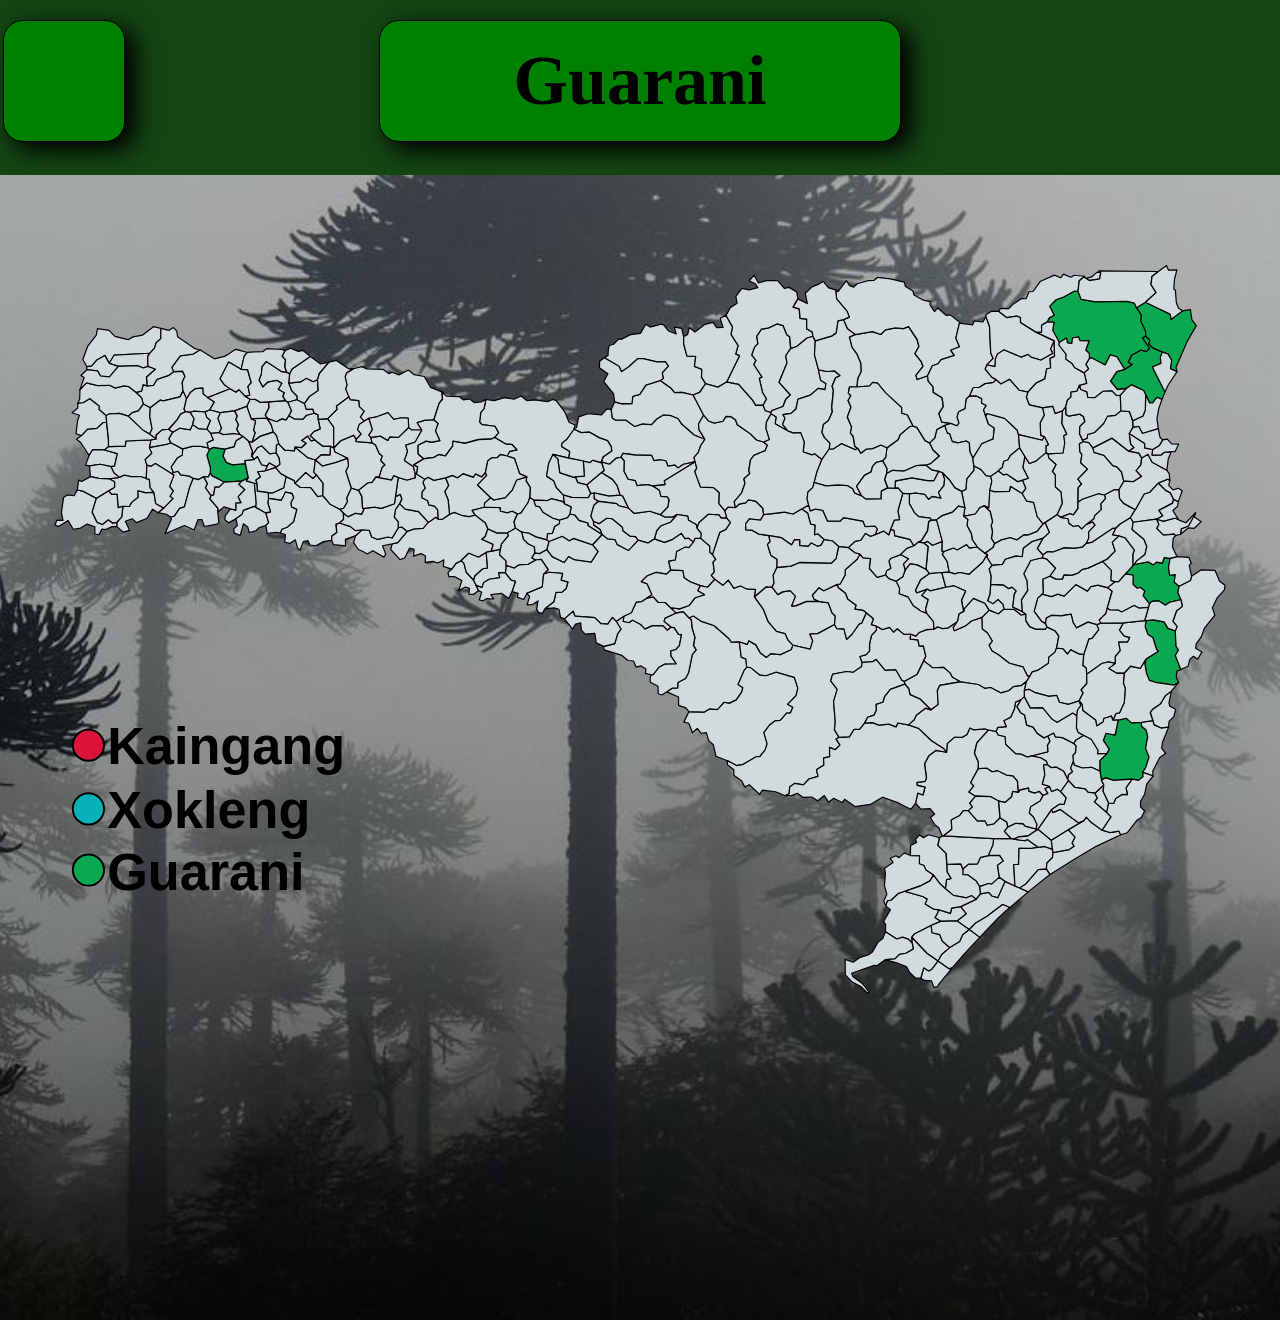
==== guarani.html @ 778029cf "Update guarani.html" ====
<!DOCTYPE html>
<html lang="en">

<head>
    <meta charset="UTF-8">
    <meta name="viewport" content="width=device-width, initial-scale=1.0">
    <link rel="stylesheet" href="css/guarani.css">
    <link rel="icon" href="img/folha2.png">
    <title>Guarani-povos indigenas</title>
</head>

<body>
    <header>
        <p class="container"></p>
        <h1 class="titulo-principal">Guarani</h1>
        <div class="linha"></div>



    </header>

    <main>
        <svg id="wrapper" viewBox="0 0 784.77 750.08" preserveAspectRatio="xMinYMin" height="1300" width="1300"
            style="background-color: #f5f5dc00;">
            <metadata>
                <rdf:rdf xmlns:rdf="http://www.w3.org/1999/02/22-rdf-syntax-ns#"
                    xmlns:cc="http://creativecommons.org/ns#" xmlns:dc="http://purl.org/dc/elements/1.1/">
                    <cc:work rdf:about="">
                        <dc:format>image/svg+xml</dc:format>
                        <dc:type rdf:resource="http://purl.org/dc/dcmitype/StillImage"></dc:type>
                        <dc:title>MapChart Map</dc:title>
                        <dc:creator>
                            <cc:agent>
                                <dc:title>MapChart.net</dc:title>
                            </cc:agent>
                        </dc:creator>
                        <cc:license rdf:resource="http://creativecommons.org/licenses/by-sa/4.0/"></cc:license>
                    </cc:work>
                    <cc:license rdf:about="http://creativecommons.org/licenses/by-sa/4.0/">
                        <cc:permits rdf:resource="http://creativecommons.org/ns#Reproduction"></cc:permits>
                        <cc:permits rdf:resource="http://creativecommons.org/ns#Distribution"></cc:permits>
                        <cc:requires rdf:resource="http://creativecommons.org/ns#Notice"></cc:requires>
                        <cc:requires rdf:resource="http://creativecommons.org/ns#Attribution"></cc:requires>
                        <cc:requires rdf:resource="http://creativecommons.org/ns#ShareAlike"></cc:requires>
                    </cc:license>
                </rdf:rdf>
            </metadata>

            <rect id="svg-background" x="0" y="0" width="784.77" height="750.08" fill="#f5f5dc00"></rect>

            <g id="map-group"
                style="transform: translate(-2784.69px, -4099.29px) scale(7.30849); transform-origin: 0px 0px;"><svg
                    xmlns="http://www.w3.org/2000/svg" xml:space="preserve" id="map" width="784.77" height="750.08"
                    stroke-linecap="round" stroke-linejoin="round" version="1.2" viewBox="0 0 784.77 750.08"
                    preserveAspectRatio="xMinYMin" data-originalStrokeWidth=".25" class="speed-optimized">
                    <defs>
                        <pattern id="circles3" width="10" height="10" patternUnits="userSpaceOnUse">
                            <rect width="10" height="10" fill="#fff"></rect>
                            <circle cx="4" cy="4" r="2" fill="#000"></circle>
                        </pattern>
                        <pattern id="diagonal1" width="10" height="10" patternUnits="userSpaceOnUse">
                            <rect width="10" height="10" fill="#fff"></rect>
                            <path id="pattern0" d="M-1,1 l2,-2 M0,10 l10,-10 M9,11 l2,-2" stroke="#000" stroke-width="1"
                                style="shape-rendering: auto;"></path>
                        </pattern>
                        <pattern id="diagonal3" width="10" height="10" patternUnits="userSpaceOnUse">
                            <rect width="10" height="10" fill="#fff"></rect>
                            <path id="pattern1" d="M-1,1 l2,-2 M0,10 l10,-10 M9,11 l2,-2" stroke="#000" stroke-width="3"
                                style="shape-rendering: auto;"></path>
                        </pattern>
                        <pattern id="vertical1" width="10" height="10" patternUnits="userSpaceOnUse">
                            <rect width="10" height="10" fill="#fff"></rect>
                            <rect x="2" y="0" width="1" height="10" fill="#000"></rect>
                        </pattern>
                        <pattern id="vertical3" width="10" height="10" patternUnits="userSpaceOnUse">
                            <rect width="10" height="10" fill="#fff"></rect>
                            <rect x="2" y="0" width="3" height="10" fill="#000"></rect>
                        </pattern>
                        <pattern id="horizontal1" width="10" height="10" patternUnits="userSpaceOnUse">
                            <rect width="10" height="10" fill="#fff"></rect>
                            <rect x="0" y="2" width="10" height="1" fill="#000"></rect>
                        </pattern>
                        <pattern id="horizontal3" width="10" height="10" patternUnits="userSpaceOnUse">
                            <rect width="10" height="10" fill="#fff"></rect>
                            <rect x="0" y="2" width="10" height="3" fill="#000"></rect>
                        </pattern>
                        <pattern id="crosshatch" width="8" height="8" patternUnits="userSpaceOnUse">
                            <rect width="8" height="8" fill="#fff"></rect>
                            <path id="pattern2" d="M0 0L8 8ZM8 0L0 8Z" stroke-width="0.5" stroke="#aaa"
                                style="shape-rendering: auto;"></path>
                        </pattern>
                        <pattern id="subtlepatch" width="5" height="5" patternUnits="userSpaceOnUse">
                            <rect width="5" height="5" fill="#fff"></rect>
                            <rect x="2" y="2" width="1" height="1" fill="#000"></rect>
                        </pattern>
                        <pattern id="checkers" width="8" height="8" patternUnits="userSpaceOnUse">
                            <rect width="8" height="8" fill="#fff"></rect>
                            <path id="pattern3" fill="#000" fill-rule="evenodd" d="M0 0h4v4H0V0zm4 4h4v4H4V4z"
                                style="shape-rendering: auto;"></path>
                        </pattern>
                        <pattern id="raindrops" width="10" height="10" patternUnits="userSpaceOnUse">
                            <rect width="10" height="10" fill="#fff"></rect>
                            <path id="pattern4" fill="#000"
                                d="M0 38.59l2.83-2.83 1.41 1.41L1.41 40H0v-1.41zM0 1.4l2.83 2.83 1.41-1.41L1.41 0H0v1.41zM38.59 40l-2.83-2.83 1.41-1.41L40 38.59V40h-1.41zM40 1.41l-2.83 2.83-1.41-1.41L38.59 0H40v1.41zM20 18.6l2.83-2.83 1.41 1.41L21.41 20l2.83 2.83-1.41 1.41L20 21.41l-2.83 2.83-1.41-1.41L18.59 20l-2.83-2.83 1.41-1.41L20 18.59z"
                                style="shape-rendering: auto;"></path>
                        </pattern>
                        <pattern id="texture" width="4" height="4" patternUnits="userSpaceOnUse">
                            <rect width="4" height="4" fill="#fff"></rect>
                            <path id="pattern5" fill="#000" d="M1 3h1v1H1V3zm2-2h1v1H3V1z"
                                style="shape-rendering: auto;">
                            </path>
                        </pattern>
                        <pattern id="circles3_a03500_000000" width="10" height="10" patternUnits="userSpaceOnUse">
                            <rect width="10" height="10" fill="#a03500"></rect>
                            <circle cx="4" cy="4" r="2" fill="#000000"></circle>
                        </pattern>
                        <pattern id="diagonal1_d9b400_535353" width="10" height="10" patternUnits="userSpaceOnUse">
                            <rect width="10" height="10" fill="#d9b400"></rect>
                            <path id="pattern0" d="M-1,1 l2,-2 M0,10 l10,-10 M9,11 l2,-2" stroke="#535353"
                                stroke-width="1" style="shape-rendering: auto;"></path>
                        </pattern>
                        <pattern id="diagonal3_3264c8_ffffff" width="10" height="10" patternUnits="userSpaceOnUse">
                            <rect width="10" height="10" fill="#3264c8"></rect>
                            <path id="pattern1" d="M-1,1 l2,-2 M0,10 l10,-10 M9,11 l2,-2" stroke="#ffffff"
                                stroke-width="3" style="shape-rendering: auto;"></path>
                        </pattern>
                        <pattern id="horizontal1_72b38e_000000" width="10" height="10" patternUnits="userSpaceOnUse">
                            <rect width="10" height="10" fill="#72b38e"></rect>
                            <rect x="0" y="2" width="10" height="1" fill="#000000"></rect>
                        </pattern>
                        <pattern id="horizontal3_986ba1_ffffff" width="10" height="10" patternUnits="userSpaceOnUse">
                            <rect width="10" height="10" fill="#986ba1"></rect>
                            <rect x="0" y="2" width="10" height="3" fill="#ffffff"></rect>
                        </pattern>
                        <pattern id="vertical1_b9a087_ffffff" width="10" height="10" patternUnits="userSpaceOnUse">
                            <rect width="10" height="10" fill="#b9a087"></rect>
                            <rect x="2" y="0" width="1" height="10" fill="#ffffff"></rect>
                        </pattern>
                        <pattern id="vertical3_4c91bf_ffff33" width="10" height="10" patternUnits="userSpaceOnUse">
                            <rect width="10" height="10" fill="#4c91bf"></rect>
                            <rect x="2" y="0" width="3" height="10" fill="#ffff33"></rect>
                        </pattern>
                        <pattern id="checkers_cc3333_f7f7f7" width="8" height="8" patternUnits="userSpaceOnUse">
                            <rect width="8" height="8" fill="#cc3333"></rect>
                            <path id="pattern3" fill="#f7f7f7" fill-rule="evenodd" d="M0 0h4v4H0V0zm4 4h4v4H4V4z"
                                style="shape-rendering: auto;"></path>
                        </pattern>
                        <pattern id="texture_d1dbdd_525252" width="4" height="4" patternUnits="userSpaceOnUse">
                            <rect width="4" height="4" fill="#d1dbdd"></rect>
                            <path id="pattern5" fill="#525252" d="M1 3h1v1H1V3zm2-2h1v1H3V1z"
                                style="shape-rendering: auto;"></path>
                        </pattern>
                    </defs>



                    <g class="kaingang">
                        <path id="Abelardo_Luz_SC"
                            d="m416.06 591.18.83.15.53.9.93.37.04.61-.27.32-.45 1.4-.73.03-.63.18.38.61h-.86l-.24-.2-.02-.77-.57-.03-.63.14-.48-.56-.92.34-.65.12-.4.24-.32-.33.32-.5-.4-.38-.05-.5-.69-.05-.13-.25-.27-.64.12-.34-.16-.68.13-.32.57-.35.7-.17.41.18 1.33.04.5.36.25-.12.57.22.77-.4z"
                            data-originalStrokeWidth="0.1">
                        </path>

                        <path id="Água_Doce_SC"
                            d="m427.5 593.23.29.1.72.94.34.84.5.22-.07.29-.01.07-.61.86-.38.29-.03.29.66.39-.08.55-1.3-.3-.35.72-.18 1.07.59.38.22.56.57.6.1.76-.14-.2-.95-.23-.3.15-1.15-.04-.33-.2.04-.85-.34-.55.05-.33-.6-.26-.42-1.26-.6-.19.2-.38.6-.12-.4-.46-.52-.04-.92-.54.33-.37-.3-.55-1.07-.13-.2-.22.1-.8.27-.3.15-.76.7.1.83-.25.79.13.6-.27.47.39.63-.06 1.08.14z"
                            data-originalStrokeWidth="0.1">
                        </path>

                        <path id="Arvoredo_SC"
                            d="m411.46 600.74.27.49.06.99h.16l-.24.5-.5-.09-.62.3-.38-.3-.34-.36.34-.05.33-.55-.06-.31.38-.82z"
                            data-originalStrokeWidth="0.1">
                        </path>

                        <path id="Chapecó_SC"
                            d="m406.2 600.14.46.35.85.01.57.74.42-.09.61.72.76.4.34.36.01.5-.33.3-.29.12.06.66-.42.32v.34l-.68.1-.62.34-.48-.06-.18-.36-.38.08-.26.68-.2-.1-.2-.73-.45.3-.42-.1.05-.64-.44-.12.17-.34.42-.15.52-.45.27-1-.44-.22-.05-.35.23-.43-.13-.33-.54-.12-.34.68-1.07-.16-.02-.46.34.01.93-.42.2-.93.68.33z"
                            data-originalStrokeWidth="0.1">
                        </path>

                        <path id="Entre_Rios_SC"
                            d="m408.92 594.82.5.7v1.73l-.28-.15h-.62l-.66-.51-.4-.37.33-.35.5-.21-.16-.78z"
                            data-originalStrokeWidth="0.1">
                        </path>

                        <path id="Xanxerê_SC"
                            d="m411.27 596.5-.02.2 1.33.11.28.18.31.7.26.2-.13.38.35.37-.23.2-.25.79-.28.02-.32.44-.36.05-.75.6-.6-.2-.46-1.38.22-.44-.07-.63-1.05-.52-.09-.32.6-.62 1.05-.44z"
                            data-originalStrokeWidth="0.1">
                        </path>

                    </g>



                    <g class="xokleng">

                        <path id="Doutor_Pedrinho_SC"
                            d="m463.26 594.6.24.67.47.3-.09.91-.93.41-.74 1.2-.26-.57-.04-.69-.25-.17-.7.15-.46-.1-.22-.66-.2-.05-.22-.64.51-.17.53.2.14-.23-.16-.47.13-.44.53-.26.1-.8.27-.24.6-.01.42.22v.36l.38.2-.22.36z"
                            data-originalStrokeWidth="0.1">
                        </path>

                        <path id="Ibirama_SC"
                            d="m463.68 599.57.1.43-.17.72-.07 1.47-.4-.17-.35.15-.37.52-.98.2.1-.72-.27-1.35.36-.16.07-.87.58-.7v-.38l.6.32.43.49z"
                            data-originalStrokeWidth="0.1">
                        </path>

                        <path id="José_Boiteux_SC"
                            d="m459.87 595.37.22.64.19.05.22.65.47.1.69-.15.25.17.04.7.26.56.08.61-.01.38-.58.7-.07.87-.35.16-.56-.29-.45-.65-.57-.59-.33-.12-.53-.09-.54-.42.4-.13.73-.62-.52-.5-.27-.58.42-.43.16-.68z"
                            data-originalStrokeWidth="0.1">
                        </path>

                        <path id="Porto_União_SC"
                            d="m436.7 587.1.36.47.64.25-.15-.56.6.1.17.7v.59l.28 1 .72.03-.11.83.6.23-.02.65.34.54-.5.7-.53.23-.92-.22-.61.03-.27-.34-.92-.66.26-.17-.1-.48.51-.54-.25-.38-.7.02-1.14-.26h-.44l-.74.68-.6.4-.2-.44-1.21-.71.3-.2.02-.44.08-.38.36-.1.43-.45.19.05.78-.4.82-.1.43-.75.36.23.93-.24z"
                            data-originalStrokeWidth="0.1">
                        </path>
                        <path id="Vitor_Meireles_SC"
                            d="m457.25 595.42.32.11.68 1.1.38.19.27.58.52.5-.72.63-.4.13-.79.04-.98.44-.95-.06-.5.26.02-.41-.34-.62.24-.3.1-.78.93-.68.16-.41.78-.66z"
                            data-originalStrokeWidth="0.1">
                        </path>

                    </g>





                    <g class="guarani">
                        <path id="Araquari_SC"
                            d="m477.87 589.32-.17.44.05.49-.71.3 1.04 2.07-.25.6-.43-.17-.34.46h-.26l-.32-.67-.18-.35-.98-.47-.44.3-.74.08-.57-.68.52-.8.66-.18.63-.4-.34-.16.27-.6.75-.42.5.1.23-.25-.6-.87.3-.13.34.33-.1.3.38.36z"
                            data-originalStrokeWidth="0.1">
                        </path>

                        <path id="Biguaçu_SC"
                            d="m478.5 606.37-.12.7.08.68.48-.06-.11.62.4.35-.1.5.26.6-.97.23-.32.23-.53-.35-.58.04-.2.2-.53-.68.15-.36-.33-.31-.31.06-.34-.32.02-.75-.63-.12.6-.67.13-.1 1.14-.22.42.25.3-.23.45.1.16-.47z"
                            data-originalStrokeWidth="0.1">
                        </path>

                        <path id="Imaruí_SC"
                            d="m476.12 619.9.04.35.35.26.15.55-.18.98.29.73-.28.86-.25.4.02.37-.37.28-.53-.1-1.53.1-.64-.2-.37.16-.12-.7-.01-.89.6-.6.18-.34-.48-.72.22-.6.75.15.26-1.23.65-.15.44.38z"
                            data-originalStrokeWidth="0.1">
                        </path>

                        <path id="Joinville_SC"
                            d="m470.9 584.28.26.67 1.17.2 2.6-.04.61.15.18.38.42.64-.06.46.39.81.03.45-.3.13.59.87-.23.26-.5-.1-.76.42-.27.6.34.16-.63.4-.65-1.04-.54-.16-.43.84-1.06-.56h-.23v-.38l-.3-.3.27-.74-.76-.03-.1-.3-.5.09-.06.45-.37-.04-.07-.41-.6.38-.55-1.03.11-.66-.59-.01.21-.35.4-.22-.37-.75.54-.55.61-.2.9-.5z"
                            data-originalStrokeWidth="0.1">
                        </path>

                        <path id="Palhoça_SC"
                            d="m478.93 612.34.07 1.29.19.29-.25.46.45 1.16-.34.13-.04.52.2.41-.4.22-1.53-.23-.5-.16-.23-.56-.14-.8.1-.4 1.02-.64-.16-.16-.3-.96-.42-.28-.22-.65.1-.5.56-.05.9.17.32.54z"
                            data-originalStrokeWidth="0.1">
                        </path>

                        <path id="São_Francisco_do_Sul_SC"
                            d="m476.46 585.2 2.03.98.1.43.92-.7.66-.1.13.84.36.48-.75 1.3-.93 2.16.1.34-.57-.25.11-.7-.3-.53-.46-.14-.76-.32-.37-.36.1-.3-.34-.33-.03-.45-.39-.8.07-.47-.42-.64z"
                            data-originalStrokeWidth="0.1">
                        </path>

                        <path id="Saudades_SC"
                            d="m400.44 597.34-.17.57.27.52.51.2 1.06-.1.24 1.18-.55.26-1.44.09-1-.52-.15-.25.01-.4-.3-1.06.22-.47.33-.17z"
                            data-originalStrokeWidth="0.1">
                        </path>

                    </g>




                    <g class="municipios">

                        <path id="Abdon_Batista_SC"
                            d="m437.25 610.43.45.43-.92.45-.08.25.58.47-.31.26-.37-.37-.9.01-.59.27-.37-.38-.66-.35-.29.2-.48-.1.06-.44.63-.3.4-.87.45-.05.4-.26.55-.12.41.45.6.02z"
                            data-originalStrokeWidth="0.1">
                        </path>

                        <path id="Agrolândia_SC"
                            d="m458.33 607.25.3.36-.73.5-.44.9.11.19.86-.3-.44.53.53.34-.23.79.11.34-.48-.18-.67-.48-.4-.68-.75-.27.04-.46-.29-.57.57-.4.2-.55.4-.52.61.1z"
                            data-originalStrokeWidth="0.1">
                        </path>
                        <path id="Agronômica_SC"
                            d="m459.86 605.76-.18.24.4.6.17.89-.6.04-1.01.09-.3-.36.17-1.87-.36-.31.33-.13.38.32.82-.32-.03.8z"
                            data-originalStrokeWidth="0.1">
                        </path>

                        <path id="Águas_de_Chapecó_SC"
                            d="m402.87 600.15.15 1.62-.03.37-.13-.08-.9.33-.13.35-.5.35-.6.33-.32-.25.05-.34.42-.56.44.1v-.6l.42-.02-.23-.5.55-.57-.5-.45.25-.26.55-.26-.16.24z"
                            data-originalStrokeWidth="0.1">
                        </path>
                        <path id="Águas_Frias_SC"
                            d="m404.64 597.63.26.43.07.54-.3.21-.59-.33-.16.24-.47-.08-.35-.68-.25.22-.23-.28.47-.69.36-.17.67.67z"
                            data-originalStrokeWidth="0.1">
                        </path>
                        <path id="Águas_Mornas_SC"
                            d="m473.98 615.02-.58-.1-.55.13-1.24.89-.05-.53-.28-.22.08-.9.42-1.28.26-.04.56-.73-.16-.4.35-.14 1.86-.02-.32.6.39.5.45.1-.18.4h-.74l.14.7-.41.48z"
                            data-originalStrokeWidth="0.1">
                        </path>
                        <path id="Alfredo_Wagner_SC"
                            d="m466.58 610.96-.02.52.33.52.48.2.81-.01.15-.16.65.3.32.45-.19 1-.12.33-.52.42-.02.49-.85.57-.49.15-.18.32-.2.04-.38-.77-1.13-.31-.93-.73-.5-.28-.26-.48.27-.34-.39-.67-.43-.34-.04-.94.6-.61.76.3.46-.4.87.04.56.46z"
                            data-originalStrokeWidth="0.1">
                        </path>
                        <path id="Alto_Bela_Vista_SC"
                            d="m419.94 606.55.23.2.2.75.59.64.2.42.21.45-.39.31-.4-.02.04-.48-.32-.1-.57.3.27-.83-.59-.32h-.49l-.07-.34.31-.29.35-.47z"
                            data-originalStrokeWidth="0.1">
                        </path>
                        <path id="Anchieta_SC"
                            d="m396.96 592.54-.26.48-1.36.33-.25-.07-.83.63-.58-.3-.14-.51-.47-.46.47-.1.13-.54.32.1.53-.05.3-.48.96-.32.4-.31.74-.04.2.43-.23.48z"
                            data-originalStrokeWidth="0.1">
                        </path>
                        <path id="Angelina_SC"
                            d="m473.32 608.77.38.3-.4 1.4-.1.44-.55.53.14.25-.36.14-.72-.22-.96.48-.28-.46-.15-.67-.8.13-.84-.03-.41.23-.06.45-.33-.19-.62-.83.3-1.09.37-.33.76.21.53-.2.52.15.96-.95.96.54.28-.37.58-.12z"
                            data-originalStrokeWidth="0.1">
                        </path>
                        <path id="Anita_Garibaldi_SC"
                            d="m433.38 611.13-.06.44.48.1.29-.2.66.35.37.38.59-.27h.9l.36.37.3-.26.27.05.36.55.24.02-.17.9-.31.35-.41.09.03.44.43.63-.96.03-.45.25-.51.62h-.18l-.45-.12.04-.35-.4-.26-.4.1-.23-.51-.45-.04-.5-.42-1.48-.46-.02-.28.9-.22.24-.81.28-.4-.4-.64z"
                            data-originalStrokeWidth="0.1">
                        </path>
                        <path id="Anitápolis_SC"
                            d="m471.36 614.3-.08.9.28.21.05.52v.76l-.47.53.17.24-.33.66-.9.3-.73-.18-.23-.57-.64.08-1.13-.3-.53-.28-.37.08.15-.7.33-.5.18-.32.5-.15.84-.57.02-.49.52-.42.12-.33.55.05.35.42.28-.35.7.36z"
                            data-originalStrokeWidth="0.1">
                        </path>
                        <path id="Antônio_Carlos_SC"
                            d="m476.8 610.12-.08.29-.76.07-.43-.22-1.03.54-.25-.16-.73-.02-.21-.15.4-1.4-.38-.3.63-.5h.28l.58-.64.63.12-.02.75.34.32.3-.06.33.3-.14.37z"
                            data-originalStrokeWidth="0.1">
                        </path>
                        <path id="Apiúna_SC"
                            d="m466.29 601 .36.61.58.11.3 1.17.48.61-.5.62-.78.31-.3-.03-.6.43-.54-.19-.72.18-.57.31-.26-.43.09-.56-.11-.52.11-.3-.2-.85-.5-.46.4.17.07-1.47.35.13 1.27-.02.1-.42z"
                            data-originalStrokeWidth="0.1">
                        </path>
                        <path id="Arabutã_SC"
                            d="m417.24 603.38-.43.5-.78.07-.56.2-.42-.36-.3.04-.01-.48-.33-.4.1-.61.34-.51.47.46 1.1.2z"
                            data-originalStrokeWidth="0.1">
                        </path>

                        <path id="Araranguá_SC"
                            d="m465.25 635.2-.58-.25-1.28.97-.97.58-.51.52-1.02-.72.76-.6-.45-.57 1.27-.61.36-.45.69-.14.26.3.48.14.6-1.34.83.38.39.17.7.32z"
                            data-originalStrokeWidth="0.1">
                        </path>
                        <path id="Armazém_SC"
                            d="m473.29 622.46-.6.6v.88l-.69-.32-.75.06-.67-.24-.08-.3-.05-.5.22-.24.04-.56-.17-.18.15-.28.67-.41.63.32.58.93-.06.27z"
                            data-originalStrokeWidth="0.1">
                        </path>
                        <path id="Arroio_Trinta_SC"
                            d="m431.56 598.47.2.64-.22.16-1.22 1.02-.75-.2-.2-.48.74-.06-.08-1.25.55.13.22-.19z"
                            data-originalStrokeWidth="0.1">
                        </path>

                        <path id="Ascurra_SC"
                            d="m466.31 599.9.27.67-.3.43-.97-.6-.09.42-1.27.02-.35-.13.17-.72-.1-.43.63-.44.42.33.27-.06.93.63z"
                            data-originalStrokeWidth="0.1">
                        </path>
                        <path id="Atalanta_SC" d="m459.64 607.52.33 1.21-1.28.31-.26-.15-.86.3-.1-.19.43-.89.73-.5z"
                            data-originalStrokeWidth="0.1">
                        </path>
                        <path id="Aurora_SC"
                            d="m462.57 605.42.63.51.2.08-.39.66-1.1 1-.8-.15-.4.12-.46-.15-.17-.9-.4-.59.18-.24.73-.27.35.16.74-.44.23.28z"
                            data-originalStrokeWidth="0.1">
                        </path>
                        <path id="Balneário_Arroio_do_Silva_SC"
                            d="m462.77 637.66-.87-.65.51-.52.97-.58 1.28-.97.58.25-.98.91z"
                            data-originalStrokeWidth="0.1">
                        </path>
                        <path id="Balneário_Camboriú_SC"
                            d="m478.48 599.91-.1.42.35.37.45-.14.32.21-.33.92-.4-.22-.26-.53-.37-.18-.63-.63.8-.33z"
                            data-originalStrokeWidth="0.1">
                        </path>
                        <path id="Balneário_Barra_do_Sul_SC"
                            d="m479.07 590.93-.72 1.08-.28.6-1.04-2.06.71-.3-.05-.5.17-.43.45.14.31.53-.1.7z"
                            data-originalStrokeWidth="0.1">
                        </path>
                        <path id="Balneário_Gaivota_SC"
                            d="m462.77 637.66-1.43 1.54-.85.98-.27.08-.9-.65.3-.53.67-.58.82-.5.25-.56.54-.43z"
                            data-originalStrokeWidth="0.1">
                        </path>
                        <path id="Bandeirante_SC"
                            d="m390.65 595.1.15 1.42.01.6-.34.29-.98-.02-.28.47-.7-1.08-.34-.27.4-.3.52-.55.75-.04.52-.5z"
                            data-originalStrokeWidth="0.1">
                        </path>
                        <path id="Barra_Bonita_SC"
                            d="m394.26 593.91-.04.74.2 1-.2.44-.53-.29-1.26-1.2.32-.28.52-.17.41-.54z"
                            data-originalStrokeWidth="0.1">
                        </path>
                        <path id="Barra_Velha_SC"
                            d="m477.82 593.22-.27.8-.14.79.11.84-1.31.39-.3-.58-.48.08-.02-.56.85-.39.19-.5.03-1.25.32.68.26-.01.34-.46z"
                            data-originalStrokeWidth="0.1">
                        </path>
                        <path id="Bela_Vista_do_Toldo_SC"
                            d="m447.15 589.03-.4.6.1.58-.66 1.6.94 1.05-.38.35-.24.6-.9.34-.09.16-.47-.14-.18-.46.28-.52-.32-.54-.27-1.15.22-.11-.68-1.04.18-.34-.35-.44.25-.68.26-.26-.1-.6.4-.6.6-.11.7-.33.48.14.32.76.24.17z"
                            data-originalStrokeWidth="0.1">
                        </path>
                        <path id="Belmonte_SC"
                            d="m390.48 597.4 1.06.3-.23 1.03-.3.04-.89-.19-.87.14-.34-.07.3-.8.29-.47z"
                            data-originalStrokeWidth="0.1">
                        </path>
                        <path id="Benedito_Novo_SC"
                            d="m465.98 596.13.09 1.1-.74.6-.23.4-.34.1-.12.5-.34.3-.63.44-.37-.05-.42-.5-.6-.31-.08-.62.74-1.2.94-.4.1-.91-.48-.3-.24-.67.11-.22 1.46.4 1.04.98z"
                            data-originalStrokeWidth="0.1">
                        </path>

                        <path id="Blumenau_SC"
                            d="m471.26 596.6.1.1-.36.18.03.64.18.25-.1.68.57.52-.8.84.3.4-.28.3-.02 1.2v.51l-.38.54-.29-.1-.76.3-.29-.23.42-.9-.1-.96-.46-.42v-.99l-.24-.3.29-.57-.6-.54-.08-.33 1.25-.07.14-.84-.09-.59.26-.13-.4-.88.05-1.04.28-.4.01.7.21.13.92-.16.31.2.12.41-.42.42-.02.6z"
                            data-originalStrokeWidth="0.1">
                        </path>
                        <path id="Bocaina_do_Sul_SC"
                            d="m457.06 612.6-.03.42.63.06.12.53.34-.03.2.86-.18.38-.55 1.13-1.06.58-.2-.1-.5-.86-.89.03-.74-.9-.28.2-.88.06-.19-.5.54-.16.28-.3v-.58l.17-.71.4-.43-.01-.34.5.3.6-.18.34.38.29-.28.56.47z"
                            data-originalStrokeWidth="0.1">
                        </path>
                        <path id="Bombinhas_SC" d="m479.36 604.36.05-.44.6-.24.59-1.1-.1.36.57.38-.58.55-.5-.03z"
                            data-originalStrokeWidth="0.1">
                        </path>
                        <path id="Bom_Jardim_da_Serra_SC"
                            d="m463.5 620.52-.97 1.08-.2.85.32.71v.57l-.62 1.15.25.28-.4.5.55.35-.48.56.22.32-.34.3h-.41l-.3.4-.7.37.05.76-.68.55-.31.14.2-.13-.3-.7-.32-.22-.36-.6.35-.29-.38-.45-.76.05-.44-.49.18-.84.44.15.17-.64-.66-.16-.01-.24.67-.08.12-.28-.16-1.17.35-.66.58-.44.88.15.06-.74.6-.52.64.02.39-.23.24-.55.33.16.88-.09z"
                            data-originalStrokeWidth="0.1">
                        </path>
                        <path id="Bom_Jesus_SC"
                            d="m412.48 596.37.1.45-1.32-.11.02-.2.38-.42-.3-.36.15-.45.4-.25.41-.24.3.94-.3.45z"
                            data-originalStrokeWidth="0.1">
                        </path>
                        <path id="Bom_Jesus_do_Oeste_SC"
                            d="m400.06 594.32-.2.47.29.82-.2.36-.7.07-.32-.35.29-.73-.3-.25-.14-.46.4-.17z"
                            data-originalStrokeWidth="0.1">
                        </path>
                        <path id="Bom_Retiro_SC"
                            d="m462.94 611.24.04.94.43.34.4.67-.27.34.25.48.5.28.93.73 1.13.3.37.77.21-.04-.33.5-.42.32-.62.08-.4.34-.64.18-.85-.45-.46.08-.56-.33-1.48-.22-.66-.37-.18-.34-.56-.49-.9.04-.73-.57.18-.38-.2-.86-.34.03-.12-.53-.62-.06.03-.42.43.18.26-.3.63-.24.6-.04.3-.2.43.15.47-.07.75-.53-.35.52.09.25.92-.4.48-.39z"
                            data-originalStrokeWidth="0.1">
                        </path>
                        <path id="Botuverá_SC"
                            d="m469.17 602.74.29.23.62.1.06.38.35.25.42-.07.29.28.4-.39.5-.18.2.27-.52.55v.56l-.22.42-.32.28-.64.11-.85-.04-.91.34-.48-.03-.37.27-.46-.52.45-.85.54-.49-.35-.8z"
                            data-originalStrokeWidth="0.1">
                        </path>
                        <path id="Braço_do_Norte_SC"
                            d="m470.54 621.65.18.18-.04.56-.22.24.05.5-.22.54.15.31-.33.24-.07.41-.34-.7-.6-.34-.43.05-.3-.25-.1-.27-.47-.3-.77-.15 1.37-.35-.03-.54.2-.34-.18-.42.48-.24.16.32.58.06z"
                            data-originalStrokeWidth="0.1">
                        </path>
                        <path id="Braço_do_Trombudo_SC"
                            d="m456.25 606.03.65.36-.41.42.12.5-.19.56-.57.38-.6-.22-.27-.3.1-.36.34-.2-.16-.6.17-.23z"
                            data-originalStrokeWidth="0.1">
                        </path>
                        <path id="Brunópolis_SC"
                            d="m439.71 604.67.76.66v.5l.22.2.28.4-.23.23.11.82-.25.27.3.33-.6.66-.63-.14-.8-.3-.53-.35-.1-.58-1-.04-.18-.75.56-.1.1-.7.72-.38.3.05.38-.46.12-.3z"
                            data-originalStrokeWidth="0.1">
                        </path>
                        <path id="Brusque_SC"
                            d="m474.27 600.67.05.72.34.42.96.52-.4.66-.85.52-.39.37h-.22l-1.68 1.13-.53.13.22-.42v-.56l.53-.55-.2-.27-.5.18.58-.44.08-.28.53-.48-.02-.47.4-.47-.12-.27.84-.45z"
                            data-originalStrokeWidth="0.1">
                        </path>
                        <path id="Caçador_SC"
                            d="m432.32 594.04.11.72.25.16h.85l.75.53.65-.22.72.08.44-.47.54-.33.67.05.55.23.3.46 1.05.91.88.36-.35.52-.2.57-.35.4.09.36-.96.21-.46.3-.25-.22-.6.07-.14-.42-.44-.1-.56.06-.2-.43-1.34-.03-1.02-.13-.15.32-.43.1-.53.49-.67-.2.16-.43.7-.47-.04-.37-.31-.5-.66-.22-.81-.47-.71.04-.58-.28v-.07l.2-.08.17-.87.78-.26 1.12.09.44-.5z"
                            data-originalStrokeWidth="0.1">
                        </path>
                        <path id="Caibi_SC"
                            d="m397.81 599.75-.28.68-.44 1.67-.4.13-.43.63-.3.1-.37-.25-.68-.13.45-.39.77-.77-.25-.2.28-.44-.3-.37.34-.94-.17-.12.12-.09.4-.1.22.3.71.1z"
                            data-originalStrokeWidth="0.1">
                        </path>
                        <path id="Calmon_SC"
                            d="m439.1 592.86.87 1.67-.42.72.04.47.49.8-.88-.36-1.04-.9-.31-.46-.55-.23-.67-.06-.54.33-.44.47-.72-.07-.66.22-.74-.53h-.85l-.25-.16-.1-.72.28-.61.6.15.82-.01.08-.61.57-.15.52-.78 1.17-.37.92.66.27.34.61-.03z"
                            data-originalStrokeWidth="0.1">
                        </path>
                        <path id="Camboriú_SC"
                            d="m477.5 600.13.63.63.37.18.27.53-.07.32-1.13.6.32.45-.52.28-1.93.25-.23-.37.41-.66.73-1.3.46-.15z"
                            data-originalStrokeWidth="0.1">
                        </path>
                        <path id="Capão_Alto_SC"
                            d="m441.93 623.07-.94-.37-.22-.95-.38-.34-.2-.66-.43.05-.32-.4-.4.36-.3-.79-.41-.09.42-.86 1.25.04.47-.28.63.05.55-.59.43.07.57-.27.45-.64.09-.35-.4-.27.52-1.2.21-.24.33.04.75.6.5.07.86-.3 1.5.44.3.89-.15.6-.7.73.43.24-.2.48h-.31l-.52.6-.45.05-.46.36-.45.6.27.93-.16.5-.46.57h-.3l-1.1.65-.52.08z"
                            data-originalStrokeWidth="0.1">
                        </path>
                        <path id="Campo_Alegre_SC"
                            d="m472.77 582.76-.1.51-.84.13-.47-.29-.38.32-.09.86-.29-.02-.9.5-.6.2-.55.55.37.75-.4.22-.2.35-.44.26v.58h-.44l-1.3-.81v-.4l-.31-.13-.82.13-.7-.52.2-.25.66.02.35-.35.7-.48.38.02.24-.58.34-.02.58-.82 1.18-.53.52.22.23-.3.6.25.3-.16.56.06h.23l.17.19.46-.11.46-.4z"
                            data-originalStrokeWidth="0.1">
                        </path>
                        <path id="Campo_Belo_do_Sul_SC"
                            d="m442.92 613.25.16 1.27.39.16.06.67-.21.22-.52 1.21.39.27-.1.35-.44.64-.57.27-.43-.07-.55.6-.63-.06-.47.28-1.25-.04-.25-.32-.6-.2-.01-.7-.96-.42.43-.3.46-.03.02-.45.63-.32.26-.5.3-1.48.32-.39-.22-.37.12-.66-.24-.78-.05-.66-.2-.18.37-.15.67.45 1.03.35 1.25 1.09.18.27z"
                            data-originalStrokeWidth="0.1">
                        </path>
                        <path id="Campo_Erê_SC"
                            d="m400.7 589.49.6-.4 1 .26-.27.3-.26 1.09-1.03-.6-.7 1.38.33.47.49.35-1.85.74-.4-.33-.01-.46-.6.04-.43.32-.31.52-.3-.63-.06-.74.23-.48-.2-.43-.75.04-.14-.36.7-.96 1.07-.14.55-.34 1.19.74.83-.2z"
                            data-originalStrokeWidth="0.1">
                        </path>
                        <path id="Campos_Novos_SC"
                            d="m439.13 605-.38.46-.3-.05-.72.38-.1.69-.57.1.18.75-.34.33-.86-.15-.72.28-.5.49.48.18.4.89-.45.3-.4.27-.46.05-.39.87-.63.3-.64.42-.3-.32-.38.54-.56-.03-.52-.5-1.64-.13-.13-.4-.73.63-.32-.12-.14-.66-.33-.12-.81.05.73-.56.17-.77.5-.03.35-.3.14-.53-.56-.15.12-.55-1.11-.1-.45.16.37-.38-.57-.85-.48.06-.32-.2.27-.4.39.06.59-.35.45.6.98.48.37-.49.45.24 1.42.21.56-.86-.45-.56.8-.85.46.36.59.05.2.42.92.48.8-.85.83.23.52-.33.82.3.66-.26.73-.5.31.45.28-.05z"
                            data-originalStrokeWidth="0.1">
                        </path>
                        <path id="Canelinha_SC"
                            d="m475.44 603.37-.08.6.97.8.25.6-.16.67-.7.55-.18.27-.12.1v-.92l.12-.37-.77-1-.5-.16-.54-.08.26-.54.39-.37.84-.52z"
                            data-originalStrokeWidth="0.1">
                        </path>
                        <path id="Canoinhas_SC"
                            d="m447.75 584.92-.4.68.5.14.08.8.55.06v.8l.46.25.05.36-.5.16-.82.68-.51.18-.08-.98-.24-.17-.31-.76-.48-.14-.7.33-.61.11-.4.6.1.6-.26.26-.25.68.35.44-.18.34.68 1.04-.22.11.27 1.15.32.54-.28.52-.61.01-.27-.44-1.15-1.3-.97-.19 1.06-2.17-.32-.14.2-.7-.6-.92.14-.6-.56-.99.1-.1.27-.5.57-.38-.1-.56.49-.67.59.13.73-.19-.21-.32-.5-.25.41-.45.35.64.66-.2h.93l.55.64.38-.08.65.37z"
                            data-originalStrokeWidth="0.1">
                        </path>
                        <path id="Capinzal_SC"
                            d="m426.75 607.66-.1 1.05-1.28.54-.27.5-.53-.2.08-.3-.5-.15.28-.85-.36-.1-.48-.6.06-.63.66.22.4-.26.76-.05.6-.34.48-.06.57.85z"
                            data-originalStrokeWidth="0.1">
                        </path>
                        <path id="Capivari_de_Baixo_SC" d="m473.42 626.55-.16.8-1.02-.88.24-.32-.2-.4.74-.68-.06.5z"
                            data-originalStrokeWidth="0.1">
                        </path>
                        <path id="Catanduvas_SC"
                            d="m425.6 601.35-.13.39-.6.87-.28.08-.43-.22-.41.13-.58-.14-.02-.3-1.3-.02v-.34l.51-.46.27.19.95-.2.57-.62.36-.83.84-.26-.05.33.34.55z"
                            data-originalStrokeWidth="0.1">
                        </path>
                        <path id="Caxambu_do_Sul_SC"
                            d="m402.99 602.14.82.46.24.8-.23.22-.6.22-.25.25-.54.13-.12-.46-.36-.26-.26.96-.5-.19-.03-.35.3-.29-.13-.54.5-.35.13-.35.9-.33z"
                            data-originalStrokeWidth="0.1">
                        </path>
                        <path id="Celso_Ramos_SC"
                            d="m432.74 611.55.4.64-.28.4-.24.81-.9.22-.63-.29-.11-.78-.8.06-.31-.33-.06-.6-.42.1-.25.41-.67-.84.72-.63.14.4 1.64.13.52.5.56.03.38-.55z"
                            data-originalStrokeWidth="0.1">
                        </path>
                        <path id="Cerro_Negro_SC"
                            d="m437.7 610.87.59-.11.46.5.2.18.05.66.24.78-.12.66.22.37-.31.4-.3 1.47-.26.5-.63.32-.02.45-.46.03-.43.3-.41.26-.31-.1-.01-.62-.64-.33-.01-.3.06-.32h.18l.5-.63.46-.25.96-.03-.43-.63-.03-.44.4-.09.32-.35.17-.9-.24-.02-.36-.55-.26-.05-.58-.47.08-.25z"
                            data-originalStrokeWidth="0.1">
                        </path>
                        <path id="Chapadão_do_Lageado_SC"
                            d="m463.55 610.63-.6.6-.87.3-.48.4-.93.4-.09-.26.35-.52.13-.62.38-.2.07-.24.73-.83.95.4z"
                            data-originalStrokeWidth="0.1">
                        </path>

                        <path id="Cocal_do_Sul_SC"
                            d="m467.43 628.7.14.03-.82.55-.7.06-.5.2-.18-.04-.57-.59.28-.37.62-.3.64.04.18.19z"
                            data-originalStrokeWidth="0.1">
                        </path>
                        <path id="Concórdia_SC"
                            d="m421.08 602.76.86.68.2.5-.22.61-.28.23.93.41-.14.57-.43.1-.64.4-.79-.33-.64.62-.42.22-.35.47-.7-.22.05-.54-.5.26-.41-.14-.63.08.02-.52-.36-.2-.62.21.04-.57-.37-.1-.4.82-.39.14-.77-.84.12-.46.46-.1.76-.92.56-.2.78-.07.43-.49.6-.43.21.15.31.03.62-.42.4-.17.64.27.57.1z"
                            data-originalStrokeWidth="0.1">
                        </path>
                        <path id="Cordilheira_Alta_SC"
                            d="m408 599.46.54.7-.03 1-.42.09-.57-.74-.86-.01-.46-.35.9-.9.6.5z"
                            data-originalStrokeWidth="0.1">
                        </path>
                        <path id="Coronel_Freitas_SC"
                            d="m406.2 597.14 1.07.9.63.19-.12 1.02.22.2-.3.3-.6-.5-.9.9-.04-.22-.69-.33-.45-.25-.42-.5-.89.3.21-.43.16-.24.6.33.3-.22-.08-.54-.26-.43.02-.63.21-.1.5.52.8.05z"
                            data-originalStrokeWidth="0.1">
                        </path>
                        <path id="Coronel_Martins_SC"
                            d="m408.07 591.6.05.9-.74.52-.39.56-.63-.33.02-.3-.43-.43-.26-.64.96-.1.51-.3.56.28z"
                            data-originalStrokeWidth="0.1">
                        </path>
                        <path id="Corupá_SC"
                            d="m466.75 592.62-.71-.15-.8-.9-.71.38-.43-.37-.35-.2-.54-.67.15-.35.66.13.04-.64.17-.39.54-.35 1.44.61.56-.23.26.23.79.24.98-.56-.2-.35.32-.66.03 1.28-.37.17.05.79-.32.06-.17.84-.72.35z"
                            data-originalStrokeWidth="0.1">
                        </path>
                        <path id="Correia_Pinto_SC"
                            d="m445.62 608.73.48.62.39-.23.63-.1.45.47-.33.8.38-.02.85-.35.99-.01.8.12.33.85.26.24-.06.69-1.4.76-.65.04.25.54-.22.7-1.44-.33-.4-.4-.24-.54-.7-.18-.7-.82-.4-1.02-.73-1.02.98-.84z"
                            data-originalStrokeWidth="0.1">
                        </path>
                        <path id="Criciúma_SC"
                            d="m465.56 629.54.95.14.2-.1.89.64-.56.1-1.02-.02-.05 1.33-.39.01.1 1.77-.82-.38-.48-.34-.15-1 .48-.36-.3-.44h-.94l.38-.89.06-.5h1.46z"
                            data-originalStrokeWidth="0.1">
                        </path>
                        <path id="Cunha_Porã_SC"
                            d="m399.06 597.24.09.12-.22.47.3 1.06-.02.4-.15.33h-.4l-.42.23-.43-.1-.33-.2-.7-.09-.23-.3-.4.1-.17-.46.5-.74.43-.26.02-.49.79-.2h.7z"
                            data-originalStrokeWidth="0.1">
                        </path>
                        <path id="Cunhataí_SC"
                            d="m400.37 600.05-.41.41h-.36l-.1.64-.23.07-.46-.65.16-.34-.3-.56h.4l.15-.33.14.25z"
                            data-originalStrokeWidth="0.1">
                        </path>
                        <path id="Curitibanos_SC"
                            d="m444.92 602.75-.26.46-.91-.11-.31.42v.48l.5.03.58.32.83.13.11.49-.22.23.28.9.52.34-.02.67-.3.63.06.67-.17.32-.48-.03-.98.84.1-.61-.74-.03-.5-.25-.55.19-.46-.68-.43.44-.68-.51-.29-.33.25-.27-.1-.82.22-.23-.28-.41.61-1.82.5-.24.37-.57-.3-.36-.16-.63.3-.3.58.05.3-.28.54-.11.23-.25.58.1.61.6z"
                            data-originalStrokeWidth="0.1">
                        </path>
                        <path id="Descanso_SC"
                            d="m394.2 597.2.19.46-.55.54.14.45-.06 1.12-.44-.16h-.8l-.57-.12-.4.18-.45-.35-.25-.54.3-.04.23-1.04-1.06-.3.34-.28 1.38-.04.05-.42 2.07-.1z"
                            data-originalStrokeWidth="0.1">
                        </path>
                        <path id="Dionísio_Cerqueira_SC"
                            d="M395.13 587.35v.85l-.4.37-.12.42-.4.43-2.92.15-.41.67-.37-.65-.65.38-.45.5-.4.04-.32-.58.38-1.06.73-.95.1-.55.96.15.48.5 1.09.27.4-.23.8-.15.92-.7z"
                            data-originalStrokeWidth="0.1">
                        </path>
                        <path id="Dona_Emma_SC"
                            d="m459.7 599.28.17.51-.05.54-.45.57.2.48-.72-.14-.3.24-.32-.4-.76-.11-.5.07-.56-.05-.36-.42-.28-.02.02-.58 1.37-.26 1.31.22h.51l.38-.76z"
                            data-originalStrokeWidth="0.1">
                        </path>


                        <path id="Ermo_SC" d="m461.2 635.13.45.57-.76.6-1.34.04-.47-.3.34-.65.93.3.1-.44z"
                            data-originalStrokeWidth="0.1">
                        </path>
                        <path id="Erval_Velho_SC"
                            d="m430.79 605.24.45.56-.56.86-1.42-.21-.45-.25-.37.5-.98-.49-.45-.6.18-.66 1.1-.43.58.37.35-.19z"
                            data-originalStrokeWidth="0.1">
                        </path>
                        <path id="Faxinal_dos_Guedes_SC"
                            d="m416.7 595.75-.56 1-.77.25.15.52-.26.74.73.5.15.56v.4l-.69.18-.72-.22-.36-.15-.19.36-1.29-.25.28-.02.25-.78.23-.2-.35-.37.13-.38-.26-.2-.3-.7-.29-.18-.1-.45.78-.1.62.36.14-.3.73.04.84-.82.24.2z"
                            data-originalStrokeWidth="0.1">
                        </path>
                        <path id="Flor_do_Sertão_SC"
                            d="m395.79 595.68.33.25-.32.54.17.33-.36.14-1.41.26.12-.64.42-.08-.01-.3.49-.45z"
                            data-originalStrokeWidth="0.1">
                        </path>
                        <path id="Florianópolis_SC"
                            d="m479.38 615.53-.45-1.16.25-.46-.19-.29-.07-1.29.15-.36-.34-.42.3-.84.48-.4-.11-.54-.26-.6.1-.51.93-.48.1-.34.77-.53 1.17.04.38.89.44.34-.05.38-.58.63-.41.85.2.6-.87 1.1-.24.68-.43.6-.04.36.52.3-.35.6-.35-.24-.3.25-.15.57z"
                            data-originalStrokeWidth="0.1">
                        </path>
                        <path id="Formosa_do_Sul_SC"
                            d="m405.63 593.46.3.7-.22.42-.25.35-.32-.1-.46.24-.78-.28.04-.01-.18-.26.3-.6-.03-.5 1.4-.1z"
                            data-originalStrokeWidth="0.1">
                        </path>
                        <path id="Forquilhinha_SC"
                            d="m464.38 632.7-.62.56-.26-.05-.74.26-.29-.45-.7-.52-.4-.02v-.46l.46-.4.75-.04.25-.53.64-.15h.94l.3.44-.48.36z"
                            data-originalStrokeWidth="0.1">
                        </path>
                        <path id="Fraiburgo_SC"
                            d="m441.71 602.4.15.63h-.43l-.2-.27-.88-.05-.77.7-.17.47-.06-.33-.63-.34-.07-.35-.87-.13-.38.23h-.63l-.38-.21.62-.65.1-.57-.14-.24-.54-.05-.13-.51-.56-.35 1.04-.12-.07-.31 2.55-1.57.14.52-.16.29.47 1.27 1.08.04.47.43-.03.9z"
                            data-originalStrokeWidth="0.1">
                        </path>
                        <path id="Frei_Rogério_SC"
                            d="m441.87 603.03.3.36-.37.57-.5.24-.6 1.82-.22-.18v-.5l-.77-.66.05-.38-.35-.42.17-.46.77-.71.87.05.21.27z"
                            data-originalStrokeWidth="0.1">
                        </path>
                        <path id="Galvão_SC"
                            d="m409.02 590.14-.8.94-.15.51-.35.17-.56-.28-.5.3-.97.1.08-.77.2-.4 1.5-1.04.86.63z"
                            data-originalStrokeWidth="0.1">
                        </path>
                        <path id="Garopaba_SC"
                            d="m478.37 620.3-.58.08-.61-.27-.1-.35-.22-.65.18-.28.66-.46.4-.67.5-.37-.2.97.08.27.47.25-.14.58-.4.42z"
                            data-originalStrokeWidth="0.1">
                        </path>
                        <path id="Garuva_SC"
                            d="m476.46 585.2-.74.45-.18-.38-.6-.15-2.6.04-1.19-.2-.26-.67.1-.85.37-.32.47.29.84-.13.1-.51-.18-.16 4.93.05-.53.42-.08.64.42.68z"
                            data-originalStrokeWidth="0.1">
                        </path>
                        <path id="Gaspar_SC"
                            d="m471.37 596.7.43.1.33.44.09.36.81.24.73.85.35.1.37.43.2.76-.4.7-.38-.01-.84.45-.47-.1-1.33.45-.37.24.02-1.2.27-.3-.3-.4.8-.83-.57-.52.1-.68-.17-.25-.03-.64z"
                            data-originalStrokeWidth="0.1">
                        </path>
                        <path id="Governador_Celso_Ramos_SC"
                            d="m480.27 607.84-.1.34-.94.48-.4-.35.1-.62-.48.06-.08-.68.12-.7.57-.16.97.06.21.47-.16.2z"
                            data-originalStrokeWidth="0.1">
                        </path>
                        <path id="Grão_Pará_SC"
                            d="m466.2 618-.35.6.3.5.33.2.17.84.51.15.36.52.55.38.31-.16.18.42-.2.34.03.54-1.37.35-.29.1-.57-.25-.4-.01-.86-.8-.04-.62-.56-.13-.19-.32.15-.34.7-.06-.2-.5.56-.28.31-.66.1-.58z"
                            data-originalStrokeWidth="0.1">
                        </path>
                        <path id="Gravatal_SC"
                            d="m472.7 623.93.12.71.2.43-.74.68-.56-.09-.25-.27-.84-.12-.53-.57-.06-.07.07-.4.33-.25-.16-.3.22-.55.08.3.67.24.75-.06z"
                            data-originalStrokeWidth="0.1">
                        </path>
                        <path id="Guabiruba_SC"
                            d="m473.06 601.12.1.27-.39.47.03.47-.53.48-.08.28-.6.44-.4.39-.28-.28-.42.07-.35-.25-.06-.38-.62-.11.76-.3.29.1.38-.54v-.52l.37-.24 1.33-.45z"
                            data-originalStrokeWidth="0.1">
                        </path>
                        <path id="Guaraciaba_SC"
                            d="m393.07 592.63.47.46.14.51-.4.55-.52.17-.32.28-.73-.23-.86.06-.24.14-.59-.52v-.29l-.77-.59-.53.33-.45.05.16-.34.02-.77.54-.58.94.21.99-.02.46.23.69-.18.4.05z"
                            data-originalStrokeWidth="0.1">
                        </path>
                        <path id="Guaramirim_SC"
                            d="m474.75 590.74-.66.19-.52.79.57.69.74-.08-.5.56-.32.02-.37-.38-.73.03-.67.52-.6-.03-.08-.45-.5-.19-.1-.36.6-.16-.22-.87.37-.32-.22-.38.3-.5h.23l1.06.56.43-.84.54.16z"
                            data-originalStrokeWidth="0.1">
                        </path>
                        <path id="Guarujá_do_Sul_SC"
                            d="m394.07 590.5-.39.13-.49-.2-1.57.06-.75-.25.41-.68 2.94-.15-.17.25z"
                            data-originalStrokeWidth="0.1">
                        </path>
                        <path id="Guatambú_SC"
                            d="m404.99 604.26-.28-.05-.8.07-.1-.65.23-.22-.24-.8.4-.1-.23-.7.05-.41 1.07.16.34-.68.54.12.13.33-.23.43.05.35.44.2-.27 1.02-.52.45-.42.15z"
                            data-originalStrokeWidth="0.1">
                        </path>
                        <path id="Herval_d_Oeste_SC"
                            d="m431.58 604.38-.8.85-1.56-.53-.35.2-.58-.37-1.1.43-.2-.13.08-.52.4-.01.2-.58.38-.24v-.3l.67-.2.2-.3.4.09.35.44.74.22.01.2z"
                            data-originalStrokeWidth="0.1">
                        </path>
                        <path id="Ibiam_SC"
                            d="m434.56 604.85-.8.85-.92-.48-.2-.42-.6-.05-.46-.36-.16-.42-.54-.37-.01-.3.48.18.6-.44.47.04.84.7.05.3.56.43.48.05z"
                            data-originalStrokeWidth="0.1">
                        </path>
                        <path id="Ibicaré_SC"
                            d="m430.94 600.96-.01.45.33.23-.36.35-.25.87.22.44v.3l.54.37.17.42-1.15-.76-.01-.2-.74-.22-.35-.44-.41-.08.1-.59-.54-.25-.1-.75.72.21 1.34.01.2-.35z"
                            data-originalStrokeWidth="0.1">
                        </path>

                        <path id="Içara_SC"
                            d="m468.79 630.4.04.26-.04.4-.48.48-.03.48-.66.04-1.06 1.21-.48.31-.4-.17-.1-1.77h.4l.04-1.33h1.02l.55-.09.53-.07z"
                            data-originalStrokeWidth="0.1">
                        </path>
                        <path id="Ilhota_SC"
                            d="m475.08 597.5.83.17.23.39-.06.57-.4.48.45.49-.69.43-.77-.05-.19-.76-.37-.43-.35-.1-.73-.85-.82-.24-.09-.36 1.57-.81z"
                            data-originalStrokeWidth="0.1">
                        </path>

                        <path id="Imbituba_SC"
                            d="m478.37 620.3-.51 1.26-.06.49.33.4-.5.38-.57 1.1.03.4-.86-.3.25-.4.28-.86-.29-.73.18-.98-.15-.55-.35-.26-.04-.35.96-.14.1.35.61.27z"
                            data-originalStrokeWidth="0.1">
                        </path>
                        <path id="Imbuia_SC"
                            d="m466.27 610.74.31.22-.39.07-.56-.46-.87-.03-.08-.4-.4-.38-.41.36-.45-.25.18-.5.08-.87 1.07.06.39.29.3-.12.35.3-.16.27-.13 1.06z"
                            data-originalStrokeWidth="0.1">
                        </path>
                        <path id="Indaial_SC"
                            d="m468.4 597.73.07.33.6.54-.3.57.24.3.01.99.46.42.1.95-.42.9-1 .67-.16.1-.48-.6-.3-1.17-.58-.11-.36-.61.3-.44-.27-.68.47-.15-.45-.9.17-.9.36.58.54-.2.84-.7z"
                            data-originalStrokeWidth="0.1">
                        </path>
                        <path id="Iomerê_SC" d="m433.07 601.13-.92.09-1.22-.26-.3.02-.3-.7 1.21-1.02.9.57.38.5z"
                            data-originalStrokeWidth="0.1">
                        </path>
                        <path id="Ipira_SC"
                            d="m423.18 605.59-.07.46.54.5v.38l-.06.63-.55-.02.09.42-.87.13-.46.26-.14.43-.5-.21-.2-.43.12-.35.65-.59.37-.05-.1-1.29.44-.1z"
                            data-originalStrokeWidth="0.1">
                        </path>
                        <path id="Iporã_do_Oeste_SC"
                            d="m393.93 599.76.25.06.08.71.3.36-.65.06-.67-.17.03.53-.54.42-.2.34H392l-.4.1-.08-1.11h-.45l-.26-.28.5-.3v-.45l-.42-.24.83-.13.4-.18.56.12h.8z"
                            data-originalStrokeWidth="0.1">
                        </path>
                        <path id="Ipuaçu_SC"
                            d="m411.92 595.02-.4.25-.15.45.29.36-.38.42-.22-.32-1.05.44-.6.62v-1.73l-.5-.7.78-.77-.06-.27 1.03-.76.13.26.69.05.04.5.4.37-.31.5z"
                            data-originalStrokeWidth="0.1">
                        </path>
                        <path id="Ipumirim_SC"
                            d="m416.94 599.82-.14.26.19.48-.27.3-.02.48.48.24.08.35.48.12.26.29.05.77-.21-.15-.6.43-.81-.9-1.11-.2-.47-.46.19-.36-.13-.4-.4.2.23-1.59.72.22.69-.19-.01-.4.1.06z"
                            data-originalStrokeWidth="0.1">
                        </path>
                        <path id="Iraceminha_SC"
                            d="m396.93 597.32-.02.49-.43.26-.5.74.18.46-.12.09-1.36-.84-.36.24-.34-.11-.14-.45.55-.53-.2-.46 1.42-.26.36-.14z"
                            data-originalStrokeWidth="0.1">
                        </path>
                        <path id="Irani_SC"
                            d="m422.37 601.34-.51.46-.01.34-1.01.26.25.37-.5.14-.57-.1-.65-.26-.4.17-.1-1.18-.28-.7.32-.51-.26-.63.58-.2.39.2.48-.33.83.28.2-.27.5.24.3-.35.12.23-.76.79z"
                            data-originalStrokeWidth="0.1">
                        </path>
                        <path id="Irati_SC" d="m404.02 593.42.03.5-.3.6.18.26-1.33.06-.37-1.05.27-.58h.43l.42.25z"
                            data-originalStrokeWidth="0.1">
                        </path>
                        <path id="Irineópolis_SC"
                            d="m441.87 591.78-.72.43-1.02-.29-.34-.54.03-.65-.61-.23.1-.83-.72-.02-.27-1v-.6l.32-.18.15-.59.46.37.83-.63.66-.16.3.44.54-.03-.25-.73.46-.27.56.98-.13.6.59.93-.2.7.32.14z"
                            data-originalStrokeWidth="0.1">
                        </path>
                        <path id="Itá_SC"
                            d="m415.46 604.14-.76.92-.46.1-.79.15.26.7-.15.24-.92-.53-.45.27-.36-.2-.38-.17-.4-.57.17-.57.54-.5.59.05.2.56.5.2.84-.2.36.08.5-.85.3-.04z"
                            data-originalStrokeWidth="0.1">
                        </path>
                        <path id="Itaiópolis_SC"
                            d="m458.45 591.27.07.44.4.47.01.47.72.44.11.72-.37.59.24.7.74.1-.5.17-.65.35-.16.68-.42.42-.38-.2-.68-1.08-.32-.11-.47-.91-.48-.15v-.47l-1.32-1.22-.67-.8-.4-.05-.26.29-1.05.09.1-.73.26-.56-.03-.68-.3-.73-.42-.58-.22-.85.48-.21 1.42-.25.7.24.38-.38.82-.16.65.06.44-.17.71 1.09.14.56-.33.59.54.68.13.37-.58.74.1.34z"
                            data-originalStrokeWidth="0.1">
                        </path>
                        <path id="Itajaí_SC"
                            d="m478.23 599.08.2.3.04.54-.16-.11-.8.33-.7.75-.46.15-.73 1.3-.96-.53-.34-.42-.04-.72.4-.7.77.05.69-.43-.45-.49.4-.48.06-.57.52-.3.33.65z"
                            data-originalStrokeWidth="0.1">
                        </path>
                        <path id="Itapema_SC"
                            d="m479.17 601.7-.05.35-.4.35.5.79-.32-.15-.96.26-.56-.18.52-.28-.32-.45 1.13-.6.07-.31z"
                            data-originalStrokeWidth="0.1">
                        </path>
                        <path id="Itapiranga_SC"
                            d="m389.81 601.4-.35 1.14.4.83.44.19.5-.4.36.29.34-.07v.36l-.4-.01-.52.24-.32-.03-.23.46-.35-.06v-.6l-.63-.22-.55.33-.6.1-.43-.72-.78.5-.3-.13.15-.4.51.02-.13-.64.18-1.26.3-.21.57.07.26-.48.5.12z"
                            data-originalStrokeWidth="0.1">
                        </path>
                        <path id="Itapoá_SC"
                            d="m479.06 582.53-.2.75-.06.82.13.1.08 1.02.17.46.34.23-.93.7-.1-.43-2.03-.98.88-.8-.42-.67.08-.65.53-.42.66-.5.18.39z"
                            data-originalStrokeWidth="0.1">
                        </path>
                        <path id="Ituporanga_SC"
                            d="m463.8 606.93-.24.3.16.6-.04.66-.08.87-.18.5.45.25.42-.36.4.4.08.38-.46.4-.76-.3-.35-.57-.95-.4-.73.83-.07.23-.18-.9.34-.77-.98-.43-.66.12-.33-1.21.6-.04.46.15.4-.12.8.15 1.11-1 .4-.65-.03.26z"
                            data-originalStrokeWidth="0.1">
                        </path>
                        <path id="Jaborá_SC"
                            d="m424.58 602.68-.28.64.12.54-.69.41h-.84l-.74-.34-.2-.49-.86-.68-.25-.37 1-.26 1.3.03.03.3.58.13.4-.13z"
                            data-originalStrokeWidth="0.1">
                        </path>
                        <path id="Jacinto_Machado_SC"
                            d="m459.42 635.38-.34.65.47.3-.78.34-1.4.71-.21.27.04.47-.35-.33-.45-.15-.48.15-.94-.6.02-.6-.17-.24.57-.98-.4-.3.13-.43.33-.07.6-.55.5-.17 1.5.42.38.23-.17.4.68.42z"
                            data-originalStrokeWidth="0.1">
                        </path>
                        <path id="Jaguaruna_SC"
                            d="m472.88 628.8.64.2.74-.12.16.3-2.07.98-1.86 1.1-1.91 1.21-.3-.45.03-.48.47-.48.04-.4 1.33-.25.41-.28-.17-.25.24-.5-.56-.6 1.3-.76.2-.3.43.45z"
                            data-originalStrokeWidth="0.1">
                        </path>
                        <path id="Jaraguá_do_Sul_SC"
                            d="m469.35 588.53-.03.2.6.78-.03.37.52.37.2.34.79.44.2.87-.6.16-.18.49-.5.08-.01.39-.3.27-.12.49-.28.4-.61.23-.2-.61-.84.12-1.1-.24-.24-.64.13-.42.67-.73.72-.35.17-.85.32-.06-.05-.8.37-.16-.03-1.28-1.48-.7.44-.01v-.58l.44-.26h.59l-.11.67z"
                            data-originalStrokeWidth="0.1">
                        </path>
                        <path id="Jardinópolis_SC"
                            d="m404.43 595.91-1.1.36-.68.51.27-.82-.14-.18.17-.78-.35-.17 1.33-.06-.03.02.34.52z"
                            data-originalStrokeWidth="0.1">
                        </path>
                        <path id="Joaçaba_SC"
                            d="m425.94 601.53.16.48.33.08.28.45.79.48.56.17v.29l-.4.24-.2.58h-.38l-.08.53-.9-.25-.56-.3-.6-.1-.51-.31-.12-.54.28-.64.28-.08.6-.87.13-.4z"
                            data-originalStrokeWidth="0.1">
                        </path>

                        <path id="Jupiá_SC"
                            d="m406.49 589.26.36-.09.62.5-1.5 1.04-.2.4-.25-.14-.16-.46.07-.55-.27-.3.23-.46.44-.2z"
                            data-originalStrokeWidth="0.1">
                        </path>
                        <path id="Lacerdópolis_SC"
                            d="m427 604.83.19.13-.18.66-.6.34-.39-.06-.03-.48-.54-.28-.36-.35-.15-.6.6.09.56.3z"
                            data-originalStrokeWidth="0.1">
                        </path>
                        <path id="Lages_SC"
                            d="M454.23 611.95v.34l-.4.42-.16.7v.59l-.27.3-.54.16.19.5-.02.33-.71.49-.52-.07-1.18.22-.16.55.55.7-.31 1 .14 1.7-.07.63.38.64-.24.13.32.5-.4.38-.46-.2.02.77-.51.11.03.57-.62.4.13.55-.75.22-.46.48-.73-.12-.4.3-.05.56-.32.16-.8-.33-1.09-.13-.22.35-.87-.8-.36.2-.27-.52-.64-.46v-.45l-.53-.43v-.33l.74.41.52-.08 1.11-.65h.3l.45-.57.16-.5-.27-.92.45-.61.46-.36.45-.04.52-.61h.31l.2-.48-.43-.24.7-.72.15-.62-.29-.89-1.5-.44-.87.31-.49-.07-.75-.6-.33-.04-.06-.67-.39-.16-.16-1.27.65.22.14-.3.58.35.35.64.51.39.37-.31.8.08.9-.42.11-.36 1.44.33.22-.71-.25-.54.66-.04 1.4-.76.17.34.6.02.22.88.43-.43.61-.85.2-.06.38-.86.6.5-.18.48z"
                            data-originalStrokeWidth="0.1">
                        </path>
                        <path id="Laguna_SC"
                            d="m474.42 629.18-.16-.3-.74.12-.64-.2.73-1.09-.35-.36.16-.8.42.03.16-.4.52-.33.45.01-.11-.57.5-.7.53.1.37-.29-.02-.37.86.3-.53.66-.18.85-.33.58-.01.45.34.35-.27.53-.37.24-.8 1.03z"
                            data-originalStrokeWidth="0.1">
                        </path>
                        <path id="Lajeado_Grande_SC"
                            d="m409.42 597.25.09.32 1.05.52-1 .37-1.08.28-.58-.51.47-.44.73.02.04-.71z"
                            data-originalStrokeWidth="0.1">
                        </path>
                        <path id="Laurentino_SC"
                            d="m459.69 604.95-.82.32-.4-.32-.33.13-.42-.07.24-.12.5-.8.1-.77.22-.12.44-.03z"
                            data-originalStrokeWidth="0.1">
                        </path>
                        <path id="Lauro_Müller_SC"
                            d="m465.96 625.68-.47-.08-.09.43-.53.48-.54-.1-.68-.38-1.22-.03-.55-.35.4-.5-.25-.28.62-1.15.71-.05.44.3.41-.09.77.37.54.07.36.43z"
                            data-originalStrokeWidth="0.1">
                        </path>
                        <path id="Lebon_Régis_SC"
                            d="m439.96 594.52.41.48.47.17.72-.14.25-.4.43.02.36.27.15.4 1 .68.58.57.58.17.32.27-.2.45-.93.4-.27.38-.14.88.08.23-.48.44.08.4-.28.79-.6.69.1.49-.59-.05-.29.3-.48-.58.03-.9-.47-.42-1.08-.04-.47-1.28.16-.3-.14-.51-.09-.36.35-.4.2-.57.35-.52-.49-.81-.04-.47z"
                            data-originalStrokeWidth="0.1">
                        </path>
                        <path id="Leoberto_Leal_SC"
                            d="m468.57 607.83-.58.25.04 1.12-.1.1-.37.34-.3 1.09.62.83.33.19.13.28-.15.16h-.81l-.48-.2-.33-.51.02-.52-.31-.22-.07-.96.52-.78-.07-.8-.26-.57.57-1.1.96-.23.4.13.71.75z"
                            data-originalStrokeWidth="0.1">
                        </path>
                        <path id="Lindóia_do_Sul_SC"
                            d="m418.98 602.72-.62.42-.31-.03-.05-.77-.26-.3-.48-.1-.08-.35-.48-.24.02-.48.26-.31-.19-.48.14-.26.27-.16.48.25.96-.21.26.63-.32.5.28.7z"
                            data-originalStrokeWidth="0.1">
                        </path>
                        <path id="Lontras_SC"
                            d="m464 605.13-.13.32-.66.48-.63-.5-.43-.61-.07-.51-.36-.67.06-.5-.35-.25.98-.2.37-.52.35-.15.5.46.2.85-.12.3.11.52-.09.56z"
                            data-originalStrokeWidth="0.1">
                        </path>
                        <path id="Luiz_Alves_SC"
                            d="m475.4 594.99.02.56-.3.49.11.87.28.29-.43.3-1.39-1.08-1.57.81-.33-.44-.43-.09-.1-.1.38-.17.03-.3.57-.17.77-.77.3-.58.63-.06.5-.4.7.08z"
                            data-originalStrokeWidth="0.1">
                        </path>
                        <path id="Luzerna_SC"
                            d="m428.48 601.86.54.25-.1.58-.2.3-.67.2-.56-.17-.79-.47-.28-.45-.33-.08-.15-.48 1.15.04.3-.16.95.24z"
                            data-originalStrokeWidth="0.1">
                        </path>
                        <path id="Macieira_SC"
                            d="m431.51 598.38.05.08-.76-.22-.22.2-.55-.13-1.2-.24.08-.55-.67-.4.03-.28.38-.3.61-.85.58.28.71-.04.81.47.66.23.31.49.04.37-.7.47z"
                            data-originalStrokeWidth="0.1">
                        </path>
                        <path id="Mafra_SC"
                            d="M461.24 586.95h-.15l-.28 1.22.29.7-.73.3.3.43-1.1.35-.24.34-.46.16-.41.83-.86.3-.1-.34.59-.74-.13-.37-.54-.68.33-.6-.14-.56-.71-1.08-.44.17-.65-.06-.82.16-.4.38-.68-.24-1.42.25-.64-.48-.33-.75.48-.2-.18-.49-.87-1.03-.08-.75.2.16.68-.92.28.42.33.12.29-.28.88-.25.5-.02.3-.26 1.06.13 1.15.26.1.37.62.37.08.33.78.43.55.11v.28l.37.55.27-.3.7.62.33-.05z"
                            data-originalStrokeWidth="0.1">
                        </path>
                        <path id="Major_Gercino_SC"
                            d="m472.92 606.6.74.75-.04.82.34.1-.63.5-.8-.2-.58.12-.28.37-.96-.54-.96.95-.53-.16-.53.2-.76-.2.1-.11-.03-1.12.58-.25.47.23.55.02.14-.36.66.03.49-.18.35-.31.47-.1z"
                            data-originalStrokeWidth="0.1">
                        </path>
                        <path id="Major_Vieira_SC"
                            d="m449.19 588.4-.07 1.13.34 1.26.18.86.44.27-.08.49-.57-.1-.64.55-1.02.34-.18.81-.4.37-.66.1.17.3-.2.5.44.55-1.07-.59.08-.56-.43-.28v-.1l.1-.16.9-.33.24-.6.38-.36-.94-1.04.65-1.6-.1-.59.4-.59.51-.18.82-.68.5-.16z"
                            data-originalStrokeWidth="0.1">
                        </path>
                        <path id="Maracajá_SC" d="m464.38 632.7.48.34-.6 1.34-.48-.14-.26-.3-.7.13-.06-.6.74-.26.26.05z"
                            data-originalStrokeWidth="0.1">
                        </path>
                        <path id="Maravilha_SC"
                            d="m398.93 595.68.33.35.22.54-.51.24.09.42-.64-.13-.7.01-.8.2-.96-.5-.16-.33.32-.55.56-.34.88.14.2-.44.5.34z"
                            data-originalStrokeWidth="0.1">
                        </path>
                        <path id="Marema_SC"
                            d="m407.86 596.59.66.52.62-.01-.04.7-.73-.01-.47.44-.63-.2-1.07-.88.54.06.39-.35-.36-.24.49-.37.28.4z"
                            data-originalStrokeWidth="0.1">
                        </path>
                        <path id="Massaranduba_SC"
                            d="m474.38 592.88.07 1.27-.5.4-.63.06-.3.58-.77.77-.57.16-.03.31-.38.16-.25-.52.02-.6.42-.42-.12-.42-.31-.19-.92.16-.21-.13-.01-.7.13-.49.29-.27v-.39l.5-.08.2-.49.1.36.5.2.08.44.6.02.67-.52.73-.03.37.38z"
                            data-originalStrokeWidth="0.1">
                        </path>
                        <path id="Matos_Costa_SC"
                            d="m436.38 591.66-1.17.37-.52.78-.57.15-.08.61-.82.01-.6-.15-.1-.69-.8-.99.34-.65-.7-.49.02-.53.38-.3 1.22.71.2.44.6-.4.74-.67h.45l1.13.26.7-.02.25.38-.5.54.08.48z"
                            data-originalStrokeWidth="0.1">
                        </path>
                        <path id="Meleiro_SC"
                            d="M461.38 632.01v.46l.4.02.7.52.28.45.06.6-.36.46-.36-.3-.42.18-1.09-.2-.66-.55.1-.75.37-.1-.33-.54-.02-.63 1.15-.03z"
                            data-originalStrokeWidth="0.1">
                        </path>
                        <path id="Mirim_Doce_SC"
                            d="m448.64 601.96.14.48.42-.16.6.1.41.9 1.05-.01.26-.27 1.6.28.2.45.82-.04.19.25-.17.45-.41.16-.42-.25-.37.56-.5.1-.52.5-.81-.08-.51-.45-.7-.12-.52-.46-.28.06.04-.8-.36-.09-.23-.89-.51-.36z"
                            data-originalStrokeWidth="0.1">
                        </path>
                        <path id="Modelo_SC"
                            d="m401.65 596.1.28.18-.58.35-.18.52-.73.18-.97-.15-.33.17-.09-.12-.09-.42.51-.24-.22-.54.7-.07.36.16.82-.08z"
                            data-originalStrokeWidth="0.1">
                        </path>
                        <path id="Mondaí_SC"
                            d="m394.56 600.9.15.92.65.37-.46.4-.45-.3-.45.75-.87.36-.37-.32-.56.21.35.75-.53.15-.51-.46v-.36l.39-.44.1-.87.54.01.19-.34.54-.42-.03-.53.67.17z"
                            data-originalStrokeWidth="0.1">
                        </path>
                        <path id="Monte_Carlo_SC"
                            d="m439.42 603.88.35.42-.05.38-.47.02-.12.3-.41-.32-.29.05-.3-.45-.73.5-.66.25-.84-.29.2-.68.33-.4.81-.3.54-.63.87.13.07.35.63.34z"
                            data-originalStrokeWidth="0.1">
                        </path>
                        <path id="Monte_Castelo_SC"
                            d="m450.35 597.33-.62.87-.61-.48-.2.09-.73-.24.08-.84-.3-.76-.57.04-.47-.17-.44-.56.2-.5-.17-.3.67-.1.4-.36.17-.81 1.02-.34.64-.55.57.09.08-.5-.44-.26-.18-.86.7.13.61-.05.47.39-.37.17-.29.7.11.35-.14 1.38.05.38-.3.73-.43.33-.12.63.2.43.46.47z"
                            data-originalStrokeWidth="0.1">
                        </path>
                        <path id="Morro_da_Fumaça_SC"
                            d="m468.69 629.63.1.76-.66-.24-.53.07-.9-.64-.2.1-.94-.13.49-.2.7-.06.82-.55.03-.01z"
                            data-originalStrokeWidth="0.1">
                        </path>
                        <path id="Morro_Grande_SC"
                            d="m459.45 629.43-.14.63.68.66.06.9.02.63.33.54-.37.1-.1.75-.46-.43-.53-.7-.62-.42-.17-.37-.38-.14.02-.65-.75-.03.02-.83.5-.25-.1-.25.33-.36.34.21.4-.24z"
                            data-originalStrokeWidth="0.1">
                        </path>
                        <path id="Navegantes_SC"
                            d="m477.06 597.36-.05.47.75-.02.23-.2.6-.06-.25.6-.11.93-1.22-.67-.34-.65-.52.3-.23-.4-.83-.16.43-.3-.28-.3-.11-.86 1.27.83v.36z"
                            data-originalStrokeWidth="0.1">
                        </path>
                        <path id="Nova_Erechim_SC"
                            d="m403.93 598.73-.21.42-.58.06.23.42-.38.25.08.3-.2-.03-.67-.2.16-.25-.24-1.18-.05-.24.79-.1.25-.22.35.68z"
                            data-originalStrokeWidth="0.1">
                        </path>
                        <path id="Nova_Itaberaba_SC"
                            d="m405.48 599.6-.2.93-.93.42-.34-.02-.9-.13-.04-.62-.08-.3.38-.25-.23-.43.58-.06.89-.28.42.5z"
                            data-originalStrokeWidth="0.1">
                        </path>
                        <path id="Nova_Trento_SC"
                            d="m473.99 603.88-.26.54.55.08-.56.53.24.72-.7.7-.34.15-1.21.56-.47.1-.35.3-.5.18-.66-.03-.14.36-.55-.02-.47-.23.47-.65-.72-.75-.39-.13.05-.22.37-.27.48.03.91-.34.85.04.65-.1.32-.29.53-.13 1.68-1.14z"
                            data-originalStrokeWidth="0.1">
                        </path>
                        <path id="Nova_Veneza_SC"
                            d="m463.92 629.5-.06.5-.38.9-.64.15-.25.53-.75.03-.46.4-.17-.42-1.15.03-.06-.9-.68-.66.14-.63.02-.02.3-.14z"
                            data-originalStrokeWidth="0.1">
                        </path>
                        <path id="Novo_Horizonte_SC"
                            d="m405.51 590.98.26.14-.08.77.26.64.43.43-.02.3-.73.2-.2-.15-.22-.35.12-.29-.51-.29.3-.48-.4-.25-.74.13-.42.42-.32-.58.2-.49.04-.6.37-.45 1.29.85z"
                            data-originalStrokeWidth="0.1">
                        </path>
                        <path id="Orleans_SC"
                            d="m464.12 620.64.19.32.56.13.04.62.85.8.4.01.58.25.29-.1.77.15.48.3.09.27-.32.02.1.81-.2.78.6.17-.38.21.24.4-.42.16-.3-.34-.38.14-.48-.15-.03-.27-.7.16-.13.2-.08-.93-.36-.43-.54-.07-.77-.37-.41.1-.44-.3-.71.04v-.56l-.32-.7.2-.86.97-1.08z"
                            data-originalStrokeWidth="0.1">
                        </path>
                        <path id="Otacílio_Costa_SC"
                            d="m454.99 607.73.27.3.6.22.29.57-.04.46.75.28.4.68.67.48.48.18.55.67.03.63-.6.04-.63.24-.26.3-.43-.18-.55.03-.56-.47-.3.28-.33-.38-.6.17-.5-.29-.4-.12.17-.48-.6-.5-.27-.2-.67-.09.1-.33-.68-.5-.2-.49-.61-.47-.06-.27.23-.03.42-.75v-.43l.97-.84.26-.44.24.3.63.06-.1.82.64.74z"
                            data-originalStrokeWidth="0.1">
                        </path>
                        <path id="Ouro_SC"
                            d="m424.43 603.87.5.32.15.6.36.35.54.28.04.48-.26.4.32.2-.61.34-.76.05-.4.26-.66-.22v-.37l-.54-.51.07-.46.07-.42.58-.7-.1-.2z"
                            data-originalStrokeWidth="0.1">
                        </path>
                        <path id="Ouro_Verde_SC"
                            d="m415.6 595.54-.84.82-.73-.04-.14.3-.62-.37-.8.11-.16-.19.3-.45-.29-.94.65-.12.92-.34.48.56.63-.14.57.03z"
                            data-originalStrokeWidth="0.1">
                        </path>
                        <path id="Paial_SC"
                            d="m411.76 603.99-.54.49-.84.3.01.54-1-.1-.14-.35v-.34l.42-.32-.06-.66.29-.12.9.3.4.32z"
                            data-originalStrokeWidth="0.1">
                        </path>
                        <path id="Painel_SC"
                            d="m456.54 616.53.06.2-1.21.44-.47.6-.14.47-.56.17.02.46-.2.43-.53.18-.25.48-.4.52h-.47l-.38.62-.86.04-.38-.64.07-.63-.14-1.7.3-.99-.54-.7.16-.56 1.18-.22.52.07.7-.49.03-.33.88-.06.28-.19.74.9.89-.03.5.86z"
                            data-originalStrokeWidth="0.1">
                        </path>

                        <path id="Palma_Sola_SC"
                            d="m398.2 589.1.16.04-.55.34-1.07.14-.7.96.14.36-.4.3-.96.32-.3.5-.52.05-.05-.73.72-.64-.6-.23-.02-.84.17-.25.39-.43.12-.42.4-.37v-.85l.68.17.37-.23.27.3.07.46 1.44.98z"
                            data-originalStrokeWidth="0.1">
                        </path>
                        <path id="Palmeira_SC"
                            d="m453.4 610.85-.39.86-.19.06-.6.85-.44.43-.23-.88-.59-.02-.18-.34.06-.7-.26-.24-.32-.85-.8-.12-.37-.16-.15-.35.55-.62.4.25 1.12-.53.06.27.6.47.2.5.68.5-.1.32.67.1z"
                            data-originalStrokeWidth="0.1">
                        </path>
                        <path id="Palmitos_SC"
                            d="m399.27 601.17-.09.26.67.8-.02.3.1.86-.15.13-1.05.2-.2-.56h-.33l-.32.85-.8-.37-1.6.68.53-1.22-.06-.15.3-.09.43-.63.4-.13.45-1.67.28-.68.43.1.42-.23.31.56-.16.34z"
                            data-originalStrokeWidth="0.1">
                        </path>
                        <path id="Papanduva_SC"
                            d="m451.51 586.63.33.75.64.48-.48.21.22.85.42.59.3.73.03.68-.27.56-.09.73-.6-.01-.1.5.21.2-.23.42.24.55-.3.82.36.82-.1.47.22.3.14.83.25.16-.2.12-1.15-.5-.67.45-.34-.01.06-.5-.46-.47-.2-.43.12-.63.42-.33.32-.73-.05-.38.14-1.38-.11-.35.29-.7.37-.17-.47-.4-.61.06-.7-.13-.34-1.26.07-1.13 1.38-.42.34-.25.14-.98z"
                            data-originalStrokeWidth="0.1">
                        </path>
                        <path id="Paraíso_SC"
                            d="m390.62 594.58.04.53-.3.02-.52.49-.75.05-.52.55-.45-.16.14-1.1.15-.43-.61-.2.47-.39v-.39l.46-.05.53-.33.77.6v.29z"
                            data-originalStrokeWidth="0.1">
                        </path>
                        <path id="Passo_de_Torres_SC"
                            d="m460.5 640.18-1.15 1.4-.05.15-.31.06-.2-.54-.62-.04-.26-.19.24-.85.42.25.26-.15.49-.66.9.65z"
                            data-originalStrokeWidth="0.1">
                        </path>
                        <path id="Passos_Maia_SC"
                            d="m421.98 593.23-.15.76-.27.3-.1.8.2.22 1.07.13.3.55-.33.37-.25.13-1.06.04-1.15.31-.98-.17-.03.41-.6.81-.53-.12-.41.23-.85.12-.46-.39-.01-.72.67-.34.47.1.67-.14-.37-.82.22-.59-.35-.3.45-1.39.27-.32-.04-.6.36.34 1.07.05.35.27.49-.09.4.32.56-.06z"
                            data-originalStrokeWidth="0.1">
                        </path>
                        <path id="Paulo_Lopes_SC"
                            d="m479.2 616.6-.6.72-.5.37-.4.67-.66.46-.19.28.22.65-.96.14-.8.05-.44-.38-.65.15h-.44l.23-.53.3-.06.4-.86.08-1.17-.15-.43.06-.81.54-.58.8.17.47-.77-.1.4.14.8.23.56.5.16 1.53.23z"
                            data-originalStrokeWidth="0.1">
                        </path>
                        <path id="Pedras_Grandes_SC"
                            d="m469.46 625.62.46.52-.18.55-.38-.02-.65.43-1.12 1.62-.03.01-.14-.03.06-.38-.29-.6-.34-.33.11-.53.79-.48.24-.44.42-.17-.24-.39.38-.2.16.43.47-.19z"
                            data-originalStrokeWidth="0.1">
                        </path>
                        <path id="Penha_SC"
                            d="m478.6 597.54-.61.06-.23.2-.75.02.05-.47.55-.32.28-.46.37-.07.36.4.58.02-.3.62z"
                            data-originalStrokeWidth="0.1">
                        </path>
                        <path id="Peritiba_SC"
                            d="m422 605.87.1 1.29-.38.05-.65.58-.12.35-.59-.64-.2-.75-.23-.2.64-.62.8.33z"
                            data-originalStrokeWidth="0.1">
                        </path>
                        <path id="Pescaria_Brava_SC"
                            d="m475.36 624.59-.5.7.1.58-.44-.02-.52.33-.16.4-.42-.02-.46-.98.06-.5-.2-.43.37-.16.64.2z"
                            data-originalStrokeWidth="0.1">
                        </path>
                        <path id="Petrolândia_SC"
                            d="m461.44 610.73-.38.2-.13.63-.75.53-.47.07-.43-.15-.3.2-.03-.64-.55-.67-.1-.34.22-.8-.53-.33.44-.53.26.15 1.28-.31.66-.12.97.43-.34.77z"
                            data-originalStrokeWidth="0.1">
                        </path>
                        <path id="Balneário_Piçarras_SC"
                            d="m477.52 595.64.14.71.22.22-.28.46-.55.33-.65-.13v-.36l-1.27-.83.3-.5.48-.08.3.58z"
                            data-originalStrokeWidth="0.1">
                        </path>
                        <path id="Pinhalzinho_SC"
                            d="m402.38 596.67.32.85-.08.38.23.28-.79.1.05.24-1.06.1-.5-.2-.27-.52.17-.57.73-.18.18-.52.58-.35z"
                            data-originalStrokeWidth="0.1">
                        </path>
                        <path id="Pinheiro_Preto_SC"
                            d="m433.07 601.13.22.08.47 1-.81-.2-.17-.18-1.52-.2-.33-.23v-.45l1.23.26z"
                            data-originalStrokeWidth="0.1">
                        </path>
                        <path id="Piratuba_SC"
                            d="m423.58 607.55.48.6.36.1-.28.85-.27.56-.61-.42-.88.11.24.36-.6-.03-.27.18-.32-.07.2-.63-.25-.14-.21-.45.49.2.14-.43.46-.26.87-.13-.1-.42z"
                            data-originalStrokeWidth="0.1">
                        </path>
                        <path id="Planalto_Alegre_SC"
                            d="m403.06 600.18.04.62.9.13.02.46-.05.41.23.7-.4.1-.82-.46.03-.37-.15-1.62z"
                            data-originalStrokeWidth="0.1">
                        </path>
                        <path id="Pomerode_SC"
                            d="m469.6 594.17-.06 1.04.41.88-.25.13.09.6-.14.83-1.25.07-.16-.1v-.56l.2-.1-.33-.66-.3-.08-.05-1.07.33-.63-.14-.6.85-.12.2.6z"
                            data-originalStrokeWidth="0.1">
                        </path>
                        <path id="Ponte_Alta_SC"
                            d="m451.94 605.47.54.42.4.12-.25.44-.97.84v.43l-.42.75-.23.03-1.12.53-.4-.25-.55.62.15.35.37.16h-1l-.85.35-.38.02.33-.79-.45-.47-.63.1-.39.23-.48-.62.17-.32-.07-.67.31-.63 1.16-.11.7-.3 2.65.05.37-.37.22-1z"
                            data-originalStrokeWidth="0.1">
                        </path>
                        <path id="Ponte_Alta_do_Norte_SC"
                            d="m449.92 604.8-.25.45-.3.1-.52-.27-.25.28-.7-.07v-.47h-.42l-.24.42-.87-.6-1.01-.17-.83-.13-.58-.32-.5-.03-.01-.48.3-.42.92.11.26-.46 1.74-.2.7.15.7-.42.5.36.24.9.36.08-.04.8.28-.07z"
                            data-originalStrokeWidth="0.1">
                        </path>
                        <path id="Ponte_Serrada_SC"
                            d="m422.7 596.37.92.54.52.04.4.45-.6.12-.2.38-.57-.13-.24.25-.45.02-.34.25-.2.97-.31.35-.5-.24-.2.27-.83-.28-.48.33-.4-.19-.57.2-.96.2-.48-.24-.27.16-.7-.44.1-.57-.33-.17.83-.51.85-.12.4-.23.54.12.6-.81.03-.41.98.17 1.15-.31 1.06-.04z"
                            data-originalStrokeWidth="0.1">
                        </path>
                        <path id="Porto_Belo_SC"
                            d="m480.6 602.58-.58 1.1-.61.24-.05.44-.43.12-.1-.13-.9.08-.55-.55.18-.33-.18-.43.56.18.97-.26.32.15.57.22z"
                            data-originalStrokeWidth="0.1">
                        </path>

                        <path id="Pouso_Redondo_SC"
                            d="m457.35 605.32-.6.22-.5.5-.81.3-.17.23.16.6-.35.2-.1.36-.68.2-.64-.74.1-.82-.63-.06-.24-.3-.41-.12-.54-.42.52-.5.5-.11.37-.56.42.25.4-.16.69-.3.43.32.14-.44.3.08.05.44 1.25.3z"
                            data-originalStrokeWidth="0.1">
                        </path>
                        <path id="Praia_Grande_SC"
                            d="m457.2 638.13.1.49-.63.36-.53.09-.37.37-.8.07-.7.5-.22-.05-1.86.66.12.3.77.55.55.69-.13.1-.55-.54-.71-.37-.57-.6-.02-1.27.67.23.58-.4.65-.2.36-.25.46-.81.38-.28.23-.58.94.6.48-.14.45.15z"
                            data-originalStrokeWidth="0.1">
                        </path>
                        <path id="Presidente_Castello_Branco_SC"
                            d="m423.74 604.27.09.2-.58.7-.07.42-.74.18.14-.57-.93-.42.28-.23.21-.62.75.34z"
                            data-originalStrokeWidth="0.1">
                        </path>
                        <path id="Presidente_Getúlio_SC"
                            d="m461.27 600.82.27 1.35-.53-.13-.48.5-.9.3-.42.32-.44.04-.08-.16-.98-.14-.33-.3-.43-.77.01-.8.51-.06.76.1.31.42.31-.24.72.14-.2-.48.45-.57.05-.54-.17-.51.57.59.45.65z"
                            data-originalStrokeWidth="0.1">
                        </path>
                        <path id="Presidente_Nereu_SC"
                            d="m467.98 604.7-.9.27-.7.55-.1.7-.53-.05-.86.26-.24.42-.85.09-.41-.66.02-.26-.2-.08.66-.48.13-.32.57-.31.72-.18.55.19.59-.43.3.03.79-.31.49-.62.16-.1.35.8z"
                            data-originalStrokeWidth="0.1">
                        </path>
                        <path id="Princesa_SC"
                            d="m390.88 590.25.75.25-.73.87-.75-.07-.24-.42-.89-.1v-.26l.39-.05.44-.5.65-.38z"
                            data-originalStrokeWidth="0.1">
                        </path>
                        <path id="Quilombo_SC"
                            d="m408.13 594.88.16.78-.5.2-.33.35.4.37-.32.06-.28-.4-.5.37.37.24-.4.35-.53-.06-.03.33-.8-.05-.5-.52-.2-.7-.24-.28-.18-.61-.34-.52.78.28.46-.24.32.1.25-.35.45.25.7.02.3-.32.63-.16.32.13z"
                            data-originalStrokeWidth="0.1">
                        </path>
                        <path id="Rancho_Queimado_SC"
                            d="m472.44 611.84.16.4-.56.73-.26.04-.42 1.28-.37-.04-.7-.36-.28.35-.34-.42-.55-.05.19-1-.32-.44-.65-.3-.13-.28.06-.45.4-.23.85.03.8-.13.16.67.28.46.96-.48z"
                            data-originalStrokeWidth="0.1">
                        </path>
                        <path id="Rio_das_Antas_SC"
                            d="m439.26 598.38-2.55 1.57.07.3-1.04.12-.44-.1-.84.07-.15-.4-.59-.12-.34-.66.03-.86-.26-.3.15-.32 1.02.14 1.35.03.19.43.56-.07.44.1.15.42.59-.07.24.22.46-.3z"
                            data-originalStrokeWidth="0.1">
                        </path>
                        <path id="Rio_do_Campo_SC"
                            d="m452.7 597.26.25.41.46-.35.5-.03.7-.3.5.23-.1.78-.25.3-.54.12-.3.33-.13.46-.55.28-.65.91.43.8-.58-.23-.17-.36-.42-.26-.77-.05-1.03.06-.97-.28.24-.9.4-.99.62-.87.34.01.67-.45 1.14.5z"
                            data-originalStrokeWidth="0.1">
                        </path>
                        <path id="Rio_do_Oeste_SC"
                            d="M456.96 601.03v.8l.43.77.33.3.97.13.08.16-.22.12-.1.77-.5.8-.24.12-.37.31-.34-.53-1.25-.3-.05-.44-.3-.08.32-.78.43-.03-.14-.72.4-1.45z"
                            data-originalStrokeWidth="0.1">
                        </path>
                        <path id="Rio_dos_Cedros_SC"
                            d="m466.75 592.62-.13.42.25.64 1.09.24.14.6-.34.63.05 1.07.3.08-.17.3-1.97-.47-.1-.37-1.04-.97-1.46-.4-.1.22-.18-.53.22-.35-.39-.21.01-.36-.43-.22h-.59l.31-.7h.47l.51-.32.7-.1.2-.24.42.37.71-.38.8.9z"
                            data-originalStrokeWidth="0.1">
                        </path>
                        <path id="Rio_do_Sul_SC"
                            d="m461.55 602.16-.11.72.35.26-.07.5.36.67.07.5.43.61-.67.07-.23-.28-.74.44-.35-.15-.73.27-.2-.02.02-.8-.47-1.78.42-.32.9-.31.48-.5z"
                            data-originalStrokeWidth="0.1">
                        </path>
                        <path id="Rio_Fortuna_SC"
                            d="m470.8 619.37-.03.97.16.4.43.22-.67.41-.15.28-.93-.49-.58-.06-.16-.32-.48.24-.31.16-.55-.38-.36-.52-.51-.15-.18-.83-.33-.2-.3-.5.35-.6.25-.23.5.93 1.02-.02.8.96.4.24 1.29-.77z"
                            data-originalStrokeWidth="0.1">
                        </path>
                        <path id="Rio_Negrinho_SC"
                            d="m463.36 590.37-.15.35.54.67.35.2-.2.23-.7.1-.5.32h-.47l-.31.7-.27.24-.1.8-.53.26-.13.44.16.48-.14.24-.53-.2-.74-.1-.24-.7.37-.6-.11-.72-.72-.44-.02-.46-.4-.47-.06-.44.4-.83.47-.16.25-.34 1.1-.35-.31-.43.73-.29-.3-.7.29-1.23h.15l.95.12.14-.33.7.1.26-.46.29.83.1 2.2.2.43z"
                            data-originalStrokeWidth="0.1">
                        </path>
                        <path id="Rio_Rufino_SC"
                            d="m461.17 616.54-1.7.3-.2.43.08 1.15-.61.44-.88-.88-.84-.38-.11-.48-.31-.39-.06-.2 1.06-.58.55-1.13.73.57.89-.04.56.48.18.34z"
                            data-originalStrokeWidth="0.1">
                        </path>
                        <path id="Riqueza_SC"
                            d="m396.04 599.36.17.12-.35.94.3.37-.28.43.25.2-.77.78-.65-.38-.15-.92-.3-.36-.08-.71-.25-.06.05-1.12.34.1.36-.23z"
                            data-originalStrokeWidth="0.1">
                        </path>
                        <path id="Rodeio_SC"
                            d="m466.5 597.93-.17.91.45.9-.47.15-.39.13-.93-.63-.27.06-.42-.33.34-.29.12-.5.33-.1.23-.4.74-.6z"
                            data-originalStrokeWidth="0.1">
                        </path>
                        <path id="Romelândia_SC"
                            d="m397.25 593.17-.2.85.13.21-.42.21-.28.46-.7.79-.56.05-.5.45.01.3-.52-.4.2-.44-.19-1 .04-.74.84-.63.25.07 1.36-.33.26-.48z"
                            data-originalStrokeWidth="0.1">
                        </path>
                        <path id="Salete_SC"
                            d="m454.76 598.3.34.62-.02.41-.16.51.25.68-.52.28-.02.64-1.27.02-.34-.26-.42-.8.65-.9.55-.29.12-.46.3-.33z"
                            data-originalStrokeWidth="0.1">
                        </path>
                        <path id="Saltinho_SC"
                            d="m402.13 592.98.37.24-.27.58-1 .37-1.16.15-.9-.24.37-.65-.54-.35 1.85-.74.48.29.26-.21z"
                            data-originalStrokeWidth="0.1">
                        </path>
                        <path id="Salto_Veloso_SC"
                            d="m428.82 598.07 1.21.24.08 1.25-.75.06-.09.07-1.19-.4-.16-1.15-.4-.37z"
                            data-originalStrokeWidth="0.1">
                        </path>
                        <path id="Sangão_SC" d="m468.82 630.65-.04-.26-.1-.76 1.4-.86.55.61-.24.5.17.25-.4.28z"
                            data-originalStrokeWidth="0.1">
                        </path>
                        <path id="Santa_Cecília_SC"
                            d="m446.94 595.84.47.17.57-.04.29.76-.08.84.73.24.2-.1.6.48-.4 1-.23.9-.1.4-.41.4-.06.54.13.52-.6.32-.7.42-.7-.16-1.73.21-.06-.53-.61-.59-.58-.1-.23.25-.55.1-.3.28-.1-.49.6-.69.29-.79-.08-.4.48-.44-.08-.23.14-.88.27-.38.93-.39.2-.45-.32-.27.47-.2-.3-.96.05-.49.38-.69.43.28-.08.56z"
                            data-originalStrokeWidth="0.1">
                        </path>
                        <path id="Santa_Helena_SC" d="m391.01 598.77.25.54.45.35-.83.13-.88-.04-.69-.15-.06-.88.87-.14z"
                            data-originalStrokeWidth="0.1">
                        </path>
                        <path id="Santa_Rosa_de_Lima_SC"
                            d="m470.99 618.13.14.39-.28.38-.05.47-.34-.25-1.3.77-.4-.24-.8-.96-1.01.01-.5-.93v-.52l.38-.08.53.28 1.13.3.64-.08.22.57.73.17z"
                            data-originalStrokeWidth="0.1">
                        </path>
                        <path id="Santa_Rosa_do_Sul_SC"
                            d="m460.3 638.5-.68.58-.3.53-.91-.64-1.26-1.32.22-.27 1.4-.7.07.6.63.15.22.55z"
                            data-originalStrokeWidth="0.1">
                        </path>
                        <path id="Santa_Terezinha_SC"
                            d="m457.25 595.42-.28.05-.78.66-.15.41-.93.68-.5-.23-.7.3-.5.03-.46.35-.24-.4-.25-.17-.14-.82-.23-.3.1-.48-.35-.82.3-.82-.24-.55.23-.4-.21-.2.1-.52.6.01 1.05-.09.26-.29.4.06.67.8 1.32 1.21v.47l.47.15z"
                            data-originalStrokeWidth="0.1">
                        </path>
                        <path id="Santa_Terezinha_do_Progresso_SC"
                            d="m399 593.08.54.35-.37.65-.4.17-.93-.04-.27.09-.4-.06-.12-.21.2-.85.32-.52.44-.33.59-.04.02.46z"
                            data-originalStrokeWidth="0.1">
                        </path>
                        <path id="Santiago_do_Sul_SC"
                            d="m406.37 593.25.63.32.15.48.53-.02.11.34-.63.16-.29.32-.7-.02-.46-.25.22-.41-.3-.71z"
                            data-originalStrokeWidth="0.1">
                        </path>
                        <path id="Santo_Amaro_da_Imperatriz_SC"
                            d="m476.5 614.67-.47.76-.8-.17-.54.58h-.6l-.68-.39.56-.43v-.56l.41-.48-.14-.7h.74l.18-.4-.45-.1-.39-.5.32-.6 1.75-.18.13-.01-.09.49.22.65.43.28.29.96.16.16z"
                            data-originalStrokeWidth="0.1">
                        </path>
                        <path id="São_Bernardino_SC"
                            d="m401.76 590.74.53.03.31 1.08-.27.3.15.73-.35.1-.55-.56-.25.2-.48-.28-.49-.35-.33-.47.7-1.38z"
                            data-originalStrokeWidth="0.1">
                        </path>
                        <path id="São_Bento_do_Sul_SC"
                            d="m464.31 585.95.7.52.82-.13.3.14v.39l1.3.82 1.48.7-.3.66.19.36-.98.56-.8-.24-.26-.23-.56.23-1.43-.61-.54.35-.17.39-.04.64-.67-.13.53-.53-.2-.44-.1-2.2-.3-.83.02-.16.42-.25z"
                            data-originalStrokeWidth="0.1">
                        </path>
                        <path id="São_Bonifácio_SC"
                            d="m473.98 615.02-.56.43.68.4h.6l-.06.81.15.43-.08 1.17-.4.86-.3.06-.23.53-.14-.34-.62.21-.03.26-.55.36-.1-.5-1.05-.79-.05-.5-.25-.29.33-.66-.17-.24.47-.53-.01-.76 1.24-.89.55-.13z"
                            data-originalStrokeWidth="0.1">
                        </path>
                        <path id="São_Carlos_SC"
                            d="m401.8 599.97-.24.26.5.45-.55.58.23.49-.41.02-.01.6-.44-.1-.54-.17-.5.43.02-.3-.68-.8.1-.25.22-.07.1-.64h.35l.41-.41z"
                            data-originalStrokeWidth="0.1">
                        </path>
                        <path id="São_Cristóvão_do_Sul_SC"
                            d="m449.92 604.8.7.12.5.45-.22 1-.37.37-2.65-.05-.7.3-1.16.11.02-.67-.52-.33-.28-.9.22-.23-.1-.5 1 .17.87.6.24-.43.43.02v.47l.7.07.25-.28.52.27.3-.1z"
                            data-originalStrokeWidth="0.1">
                        </path>
                        <path id="São_Domingos_SC"
                            d="m411.05 590.68-.57.35-.13.32.16.68-.12.34.27.64-1.03.76.06.27-.77.77-.78.06-.02-.38-.32-.13-.12-.34-.53.03-.15-.48.39-.56.74-.52-.05-.9.15-.5.8-.95.59-.14 1.06.71z"
                            data-originalStrokeWidth="0.1">
                        </path>

                        <path id="São_João_do_Oeste_SC"
                            d="m390.8 600.78.26.28h.46l.08 1.1.4-.1-.1.87-.4.44-.34.07-.37-.28-.49.4-.44-.2-.4-.83.35-1.14z"
                            data-originalStrokeWidth="0.1">
                        </path>
                        <path id="São_João_Batista_SC"
                            d="m474.27 604.5.5.16.77 1.01-.13.37.01.91-.6.67-.59.65h-.28l-.34-.1.04-.82-.73-.75.35-.15.69-.7-.24-.72z"
                            data-originalStrokeWidth="0.1">
                        </path>
                        <path id="São_João_do_Itaperiú_SC"
                            d="m476.48 592.84-.03 1.25-.2.5-.84.4-.27-.75-.7-.08-.06-1.27.5-.56.44-.31.98.47z"
                            data-originalStrokeWidth="0.1">
                        </path>
                        <path id="São_João_do_Sul_SC"
                            d="m459.31 639.62-.49.66-.26.15-.42-.25-.24.85h-.42l-.5-.47-.24-.46-.78-.32-.99-.28.8-.07.38-.37.53-.09.62-.36-.1-.49-.05-.47 1.25 1.32z"
                            data-originalStrokeWidth="0.1">
                        </path>
                        <path id="São_Joaquim_SC"
                            d="m456.88 620.1.83.28 1.06 1.01 1.03.66.22.32-.88-.15-.58.44-.35.67.16 1.17-.12.28-.67.08.01.24.66.16-.17.64-.43-.15-.18.84-.4.49-1.09-.56-1.25-.44-.99.6-.74.09-.5.09-.89-.61-.2.27-.7-.35-.42.32-.36-.55-.54.44-.5-.31-.69.03-.49-.35-.47.2h-.53l.32-.15.04-.56.41-.3.73.12.46-.48.75-.22-.13-.54.61-.4-.03-.57.51-.11-.02-.77.47.19.4-.38-.32-.5.24-.13.86-.04.38-.62.47-.01.4-.52.65-.04.52.2.84-.08.6.23.13-.32z"
                            data-originalStrokeWidth="0.1">
                        </path>
                        <path id="São_José_SC"
                            d="m478.93 612.34-.61-.2-.32-.54-.9-.17-.57.06h-.13l.32-1.09.08-.29.2-.2.58-.04.53.35.31-.23.97-.22.11.55-.48.38-.29.85.34.42z"
                            data-originalStrokeWidth="0.1">
                        </path>
                        <path id="São_José_do_Cedro_SC"
                            d="m394.07 590.5.6.23-.73.64.05.73-.32-.1-.13.54-.47.1-.6-.48-.4-.05-.7.18-.46-.23-.99.02-.94-.22-.54.58.36-1.02-.27-.17.5-.48.88.1.23.42.75.07.73-.87 1.57-.06.5.2z"
                            data-originalStrokeWidth="0.1">
                        </path>
                        <path id="São_José_do_Cerrito_SC"
                            d="m444.15 609.53.73 1.02.4 1.02.7.82.71.18.24.54.4.41-.13.36-.9.42-.79-.08-.37.31-.5-.39-.36-.64-.58-.35-.14.31-.65-.22-.66.02-.18-.27-1.25-1.09-1.03-.34-.67-.45-.37.15-.47-.5-.59.1-.45-.43.74.1.78-.28.5-.64.78-.25-.56-.34.2-.42.61.14.6-.66.68.51.43-.44.46.68.55-.19.5.25.74.03z"
                            data-originalStrokeWidth="0.1">
                        </path>
                        <path id="São_Lourenço_do_Oeste_SC"
                            d="m405.38 589.2-.23.46.27.3-.07.55.16.46-.38-.04-1.29-.84-.37.44-.04.6-.19.5.32.58.42-.42.74-.13.4.25-.3.48.5.29-.12.29.22.35-1.4.1-.67.05-.42-.25h-.43l-.37-.24.35-.1-.15-.73.27-.3-.3-1.08-.54-.03.26-1.1.27-.3.52-.04.74-.02.34-.25 1.26.07z"
                            data-originalStrokeWidth="0.1">
                        </path>
                        <path id="São_Ludgero_SC"
                            d="m470.05 624.63.06.07-.64.91-.3-.19-.47.2-.16-.44-.6-.17.21-.78-.1-.81.31-.02.31.25.43-.05.6.34z"
                            data-originalStrokeWidth="0.1">
                        </path>
                        <path id="São_Martinho_SC"
                            d="M473.77 619.72h.44l-.26 1.23-.75-.15-.22.6.48.72-.18.34-.78.03.06-.27-.58-.93-.63-.32-.43-.22-.16-.41.03-.97.05-.47.28-.38-.14-.4.25.3.05.5 1.06.78.1.5.54-.36.03-.26.62-.2z"
                            data-originalStrokeWidth="0.1">
                        </path>
                        <path id="São_Miguel_da_Boa_Vista_SC"
                            d="m397.56 594.3.32.5-.12.5-.2.44-.88-.14-.56.34-.33-.25.69-.78.28-.46.42-.21z"
                            data-originalStrokeWidth="0.1">
                        </path>
                        <path id="São_Miguel_do_Oeste_SC"
                            d="m392.44 594.6 1.26 1.2.52.3.51.39-.42.08-2.07.09-.05.42-1.38.04v-.6l-.16-1.42-.04-.53.23-.14.86-.05z"
                            data-originalStrokeWidth="0.1">
                        </path>
                        <path id="São_Pedro_de_Alcântara_SC"
                            d="m476.71 610.4-.32 1.1-1.75.18-1.86.02-.14-.26.55-.53.11-.45.21.15.73.02.25.16 1.03-.54.43.22z"
                            data-originalStrokeWidth="0.1">
                        </path>

                        <path id="Schroeder_SC"
                            d="m471.83 589.83-.29.5.22.38-.37.32-.79-.44-.2-.34-.52-.37.03-.37-.6-.78.03-.2.6-.38.07.41.37.04.05-.45.51-.09.1.3.76.03-.27.75.3.3z"
                            data-originalStrokeWidth="0.1">
                        </path>
                        <path id="Seara_SC"
                            d="m414.85 601.83-.34.5-.1.61.33.4v.48l-.5.85-.36-.08-.84.2-.49-.2-.2-.56-.58-.04-.57.07-.4-.33-.9-.3.33-.3-.01-.5.38.3.62-.3.5.1.24-.51.82-.1.57.1 1.08-.38.08-.56.4-.2.12.4z"
                            data-originalStrokeWidth="0.1">
                        </path>
                        <path id="Serra_Alta_SC"
                            d="m401.65 596.1-.52-.06-.82.09-.36-.16.2-.36-.3-.82.21-.47 1.16-.15.22.43-.12.29.22.42-.14.4z"
                            data-originalStrokeWidth="0.1">
                        </path>
                        <path id="Siderópolis_SC"
                            d="m461.83 627.18.74.85h.64l.18.36.55-.12.5-.49.56.34.08.42-.28.37.57.6h-1.46l-4.13-.23.69-.55-.05-.76.7-.38.3-.4z"
                            data-originalStrokeWidth="0.1">
                        </path>
                        <path id="Sombrio_SC"
                            d="m461.9 637.01-.54.43-.25.56-.82.5-.6-.52-.23-.55-.63-.15-.07-.6.78-.34 1.34-.05z"
                            data-originalStrokeWidth="0.1">
                        </path>
                        <path id="Sul_Brasil_SC"
                            d="m402.6 594.84.35.17-.16.78.13.18-.27.81-.26-.1-.45-.4-.28-.18-.25-.4.14-.4-.22-.41.12-.3-.22-.42 1-.37z"
                            data-originalStrokeWidth="0.1">
                        </path>
                        <path id="Taió_SC"
                            d="m453.02 601.2.34.26 1.27-.02.02-.64.52-.27.88.04.36.42-.4 1.45.14.72-.43.03-.32.78-.14.44-.43-.32-.68.3.17-.45-.19-.26-.82.04-.19-.45-1.6-.28-.27.27-1.04.02-.4-.9-.6-.1-.43.15-.14-.48-.13-.52.06-.54.42-.4.1-.4.96.27 1.03-.06.77.05.42.26.17.36z"
                            data-originalStrokeWidth="0.1">
                        </path>
                        <path id="Tangará_SC"
                            d="m433.76 602.2.46.43 1.3-.17.87.28.38.21h.63l.38-.23-.54.63-.8.31-.35.4-.19.68-.52.33-.83-.23-.2-.28-.48-.05-.56-.43-.05-.3-.84-.7-.46-.04-.61.44-.48-.18-.22-.44.25-.87.36-.35 1.52.19.17.18z"
                            data-originalStrokeWidth="0.1">
                        </path>
                        <path id="Tigrinhos_SC" d="m398.77 594.25.15.46.3.25-.3.73-.67-.05-.49-.34.12-.5-.32-.5.27-.1z"
                            data-originalStrokeWidth="0.1">
                        </path>
                        <path id="Tijucas_SC"
                            d="m477.38 603.12.18.43-.18.33.56.55.9-.08.09.12-.18.25-.06.7.37.78-.57.16-.48-.08-.16.47-.45-.09-.3.23-.42-.25-1.14.22.18-.28.7-.55.15-.67-.24-.59-.97-.8.08-.6z"
                            data-originalStrokeWidth="0.1">
                        </path>
                        <path id="Timbé_do_Sul_SC"
                            d="m457.05 630.9.75.03-.02.65.38.14.17.37.62.42-.3.48-.75.4-1.33.46-.51.17-.6.55-.33.07-.12.43-.17-.42.26-.56-.2-.7.08-.98-.07-.47.7-.47-.23-.35.47-.2.26.15.43-.39z"
                            data-originalStrokeWidth="0.1">
                        </path>
                        <path id="Timbó_SC"
                            d="m468.12 596.3.33.66-.21.1v.56l-.83.7-.54.2-.36-.58-.44-.72-.1-1.09 1.97.47z"
                            data-originalStrokeWidth="0.1">
                        </path>
                        <path id="Timbó_Grande_SC"
                            d="m444.87 593.7.18.46.48.15-.01.1-.38.69-.04.49.29.95-.47.2-.58-.16-.58-.57-1.01-.7-.15-.4-.36-.26-.43-.02-.25.4-.71.15-.47-.17-.41-.48-.87-1.67.54-.22.49-.71 1.02.29.72-.43.97.19 1.15 1.3.27.44z"
                            data-originalStrokeWidth="0.1">
                        </path>
                        <path id="Três_Barras_SC"
                            d="m450.87 584.17.08.75.87 1.03.18.48-.48.2-.46.11-.15.98-.34.25-1.38.42-.2-.38-.05-.36-.46-.26v-.79l-.54-.07-.08-.79-.5-.14.4-.68.78.39-.18-.85.59-.55.53-.21.36-.22.45.53z"
                            data-originalStrokeWidth="0.1">
                        </path>
                        <path id="Treviso_SC"
                            d="m464.33 626.4.11 1.38-.5.5-.55.12-.18-.36h-.64l-.74-.85.34-.3-.22-.33.48-.56 1.22.03z"
                            data-originalStrokeWidth="0.1">
                        </path>
                        <path id="Treze_de_Maio_SC"
                            d="m471.37 628.01-1.3.76-1.39.86-1.09-.9 1.13-1.62.1.24.62-.25 1.49 1.09z"
                            data-originalStrokeWidth="0.1">
                        </path>
                        <path id="Treze_Tílias_SC"
                            d="m429.37 599.62.2.48.75.19.31.69-.19.35-1.34-.01-.73-.21-.57-.61-.22-.56-.59-.38.18-1.07.35-.72.4.37.16 1.15 1.2.4z"
                            data-originalStrokeWidth="0.1">
                        </path>
                        <path id="Trombudo_Central_SC"
                            d="m458.14 605.08.36.3-.17 1.87-.7-.36-.6-.1-.41.52-.14-.5.41-.42-.65-.36.51-.5.6-.22.36-.3z"
                            data-originalStrokeWidth="0.1">
                        </path>
                        <path id="Tubarão_SC"
                            d="m472.27 625.75.2.4-.24.32 1.02.88.35.36-.73 1.1-.87-.63-.43-.45-.2.29-.45.17-1.49-1.1-.62.25-.1-.24.65-.43.38.01.18-.55-.46-.52.64-.9.53.57.84.12.24.27z"
                            data-originalStrokeWidth="0.1">
                        </path>
                        <path id="Tunápolis_SC"
                            d="m389.31 599.6.7.15.88.04.42.24v.45l-.5.3-1 .61-1.08-.58-.5-.12.11-.8.26.11z"
                            data-originalStrokeWidth="0.1">
                        </path>
                        <path id="Turvo_SC"
                            d="m459.94 633.64.66.55 1.09.2.42-.18.36.3-1.27.61-.75.12-.1.44-.93-.3-.47-.06-.68-.42.17-.4-.37-.22-1.5-.42 1.33-.46.76-.4.29-.48.53.7z"
                            data-originalStrokeWidth="0.1">
                        </path>
                        <path id="União_do_Oeste_SC"
                            d="m404.88 596.9-.21.1-.02.63-.52.09-.67-.67-.36.17-.47.69.08-.38-.32-.85.26.1.68-.5 1.1-.36.25.29z"
                            data-originalStrokeWidth="0.1">
                        </path>
                        <path id="Urubici_SC"
                            d="m466.6 616.55-.15.7v.52l-.24.23-.48.22-.1.58-.3.67-.57.29.2.49-.7.06-.14.34-.61-.12-.34-.1-.88.09-.33-.16-.24.55-.4.23-.63-.02-.6.52-.06.74-.23-.32-1.03-.66-1.06-1.01-.83-.28.48-.42.15-.35.77-.61.46.14.6-.44-.07-1.15.2-.43 1.7-.3 1.48.22.56.33.46-.08.86.45.64-.18.4-.34.62-.08z"
                            data-originalStrokeWidth="0.1">
                        </path>
                        <path id="Urupema_SC"
                            d="m458.74 618.87-.46-.14-.77.6-.15.35-.48.43-.88-.16-.13.32-.6-.23-.84.09-.52-.21-.65.04.26-.48.53-.18.19-.43-.02-.46.56-.17.14-.46.47-.6 1.2-.44.32.39.1.48.85.38z"
                            data-originalStrokeWidth="0.1">
                        </path>
                        <path id="Urussanga_SC"
                            d="m467.99 625.95-.24.44-.78.48-.11.53.34.32.29.6-.06.39-.9-.24-.18-.2-.64-.03-.62.3-.08-.41-.56-.34-.11-1.38.54.1.53-.47.09-.43.47.08.13-.2.7-.16.03.27.48.15.38-.14z"
                            data-originalStrokeWidth="0.1">
                        </path>
                        <path id="Vargeão_SC"
                            d="m417.68 594.92.35.3-.22.6.37.81-.67.13-.47-.09-.68.34.01.72.46.4-.83.5.34.17-.1.57-.1-.06-.16-.55-.73-.5.26-.73-.15-.52.77-.25.56-1-.38-.61.63-.2z"
                            data-originalStrokeWidth="0.1">
                        </path>
                        <path id="Vargem_SC"
                            d="m439.68 608.6-.2.42.56.34-.79.25-.49.64-.78.28-.74-.1-.44-.43-.59-.02-.4-.45-.55.12.44-.3-.4-.9-.48-.18.5-.48.72-.28.86.15.35-.33 1 .04.1.58.53.36z"
                            data-originalStrokeWidth="0.1">
                        </path>
                        <path id="Vargem_Bonita_SC"
                            d="m423.74 597.9.6.2.43 1.26.59.26-.84.26-.36.83-.57.62-.95.2-.27-.2-1.08-1.05.76-.78-.11-.23.2-.97.34-.25.45-.02.24-.25z"
                            data-originalStrokeWidth="0.1">
                        </path>
                        <path id="Vidal_Ramos_SC"
                            d="m467.98 604.7-.45.85.46.53-.05.22-.96.23-.57 1.1.26.57.06.8-.52.78.07.96-.78-.37.13-1.06.16-.27-.35-.31-.3.12-.4-.3-1.06-.05.04-.67-.16-.6.24-.3.85-.08.24-.42.86-.26.53.05.1-.7.7-.54z"
                            data-originalStrokeWidth="0.1">
                        </path>
                        <path id="Videira_SC"
                            d="m433.14 598 .26.3-.02.86.34.66.6.11.14.41.84-.07.44.1.56.35.13.51.54.05.13.24-.09.57-.62.65-.87-.28-1.3.17-.46-.43-.47-1-.22-.08-.25-.8-.38-.49-.9-.57.22-.16-.2-.64-.05-.08.67.2.53-.48z"
                            data-originalStrokeWidth="0.1">
                        </path>

                        <path id="Witmarsum_SC"
                            d="m458.3 598.65.54.42.53.1-.38.76h-.51l-1.31-.22-1.37.25-.02.58.28.02-.88-.04-.25-.68.16-.5.5-.26.95.06.98-.44z"
                            data-originalStrokeWidth="0.1">
                        </path>

                        <path id="Xavantina_SC"
                            d="m414.74 599.68-.23 1.6-.08.56-1.08.38-.57-.1-.82.1h-.16l-.06-1-.27-.49.75-.6.36-.05.32-.44 1.29.25.19-.36z"
                            data-originalStrokeWidth="0.1">
                        </path>
                        <path id="Xaxim_SC"
                            d="m410.56 598.09.07.63-.22.44.45 1.38-.38.82.06.32-.33.55-.34.05-.76-.4-.6-.72.03-1-.55-.7-.22-.21.12-1.02.58.5 1.08-.28z"
                            data-originalStrokeWidth="0.1">
                        </path>
                        <path id="Zortéa_SC"
                            d="m426.87 610.5-.23.42-.31-.1-.16-.25.12-.7-.5.31-.4.01.2-.7-.23-.24 1.28-.54.11-1.05.45-.16 1.11.1-.12.55.56.16-.14.53-.34.3-.5.03-.18.77z"
                            data-originalStrokeWidth="0.1">
                        </path>
                        <path id="Balneário_Rincão_SC" d="m468.27 632.02.3.45-1.8 1.43-.7-.32.48-.3 1.06-1.21z"
                            data-originalStrokeWidth="0.1">
                        </path>

                    </g>
                </svg></g><svg id="legend-svg" width="100%" height="100%" style="overflow:visible;"
                class="ui-draggable ui-draggable-handle" x="50" y="466.2357076172429">
                <defs></defs>
                <g id="legend-g-svg" fill="#000" transform="translate(0,0) scale(0.470862)"
                    style="font-family: Arial; font-weight: 600; font-style: normal; fill: rgb(0, 0, 0);"
                    font-family="'Arial'" font-weight="600" font-style="normal">
                    <rect id="legend-bg-rect-svg" x="0" y="0" rx="2.4" ry="2.4" width="120" height="76.18611907958984"
                        fill="#000000" stroke="#00000000" class="" fill-opacity="0"></rect>

                    <circle id="legend-rect-svg-006d2c" fill="#dc143c" stroke="#000000" stroke-width="2.5" cx="20"
                        cy="-45" r="20">
                    </circle>

                    <text id="legend-row-svg-006d2c" font-size="67">
                        <tspan id="legend-row-svg-006d2c-tspan-svg0" y="-21" dy="0" fill="#000" x="44">Kaingang</tspan>
                    </text>

                    <circle id="legend-rect-svg-e31a1c" fill="#05b0b6" stroke="#000000" stroke-width="2.5" cx="20"
                        cy="36.67308235168457" r="20">
                    </circle>

                    <text id="legend-row-svg-e31a1c" font-size="67">
                        <tspan id="legend-row-svg-e31a1c-tspan-svg0" y="61" dy="0" fill="#000" x="44">Xokleng
                        </tspan>
                    </text>

                    <circle id="legend-rect-svg-ffff33" fill="#0aa851" stroke="#000000" stroke-width="2.5" cx="20"
                        cy="115" r="20">
                    </circle>

                    <text id="legend-row-svg-ffff33" font-size="67">
                        <tspan id="legend-row-svg-ffff33-tspan-svg0" y="141" dy="0" fill="#000" x="44">Guarani
                        </tspan>
                    </text>
                </g>
            </svg><text id="credit-text-svg" font-family="Century Gothic,Segoe UI,Lucida Grande" font-size="7.5"
                font-weight="bold" fill="#000000">
            </text>
        </svg>
    </main>
</body>

</html>
---- css/guarani.css ----
.linha {
  position: absolute;
  top: 0px;        
  left: 0;
  width: 100%;
  height: 175px;      
  background-color: rgb(19, 70, 19);
  z-index: 0;
}

.container {
   border: 1px solid black;
    border-radius: 20px;
    background-color: green;
    padding: 10px;
    display: flex;
    margin: auto;
    width: 100px;
    height: 100px;
    text-align: center;
    box-shadow: 10px 8px 23px 1px #000000; 
    position: absolute;
    top: 20px;      
    left: 5%;     
    transform: translateX(-50%); 
    z-index: 1;

}


.titulo-principal {
    font-size: 70px;
    position: absolute;
    top: 20px;      
    left: 50%;  
    height: 100px;   
    transform: translateX(-50%); 
    border: 1px solid black;
    border-radius: 20px;
    background-color: green;
    padding: 10px;
    display: flex;
    margin: auto;
    width: 500px;
    
  justify-content: center; 
  align-items: center;  
    box-shadow: 10px 8px 23px 1px #000000; 
box-shadow: 10px 8px 23px 1px #000000;
z-index: 1;
}
body {
    display: flex;
    background-repeat: no-repeat;
    background-position: center;
    justify-content: center;
    align-items: center;
    min-height: 100vh;
    background-image: url(../img/image.png);
    background-size: cover;
}




.xokleng {
    stroke-width: 0.1;
    stroke: #000000;
    fill: rgb(209, 219, 221);
}

.guarani {
    stroke: rgb(0, 0, 0);
    fill: #0aa851;
    stroke-width: 0.1;

}

.kaingang {
    stroke: #000000;
    fill: rgb(209, 219, 221);
    stroke-width: 0.1;
}

.municipios {
    stroke: #000000;
    fill: rgb(209, 219, 221);
    stroke-width: 0.1;
    
}
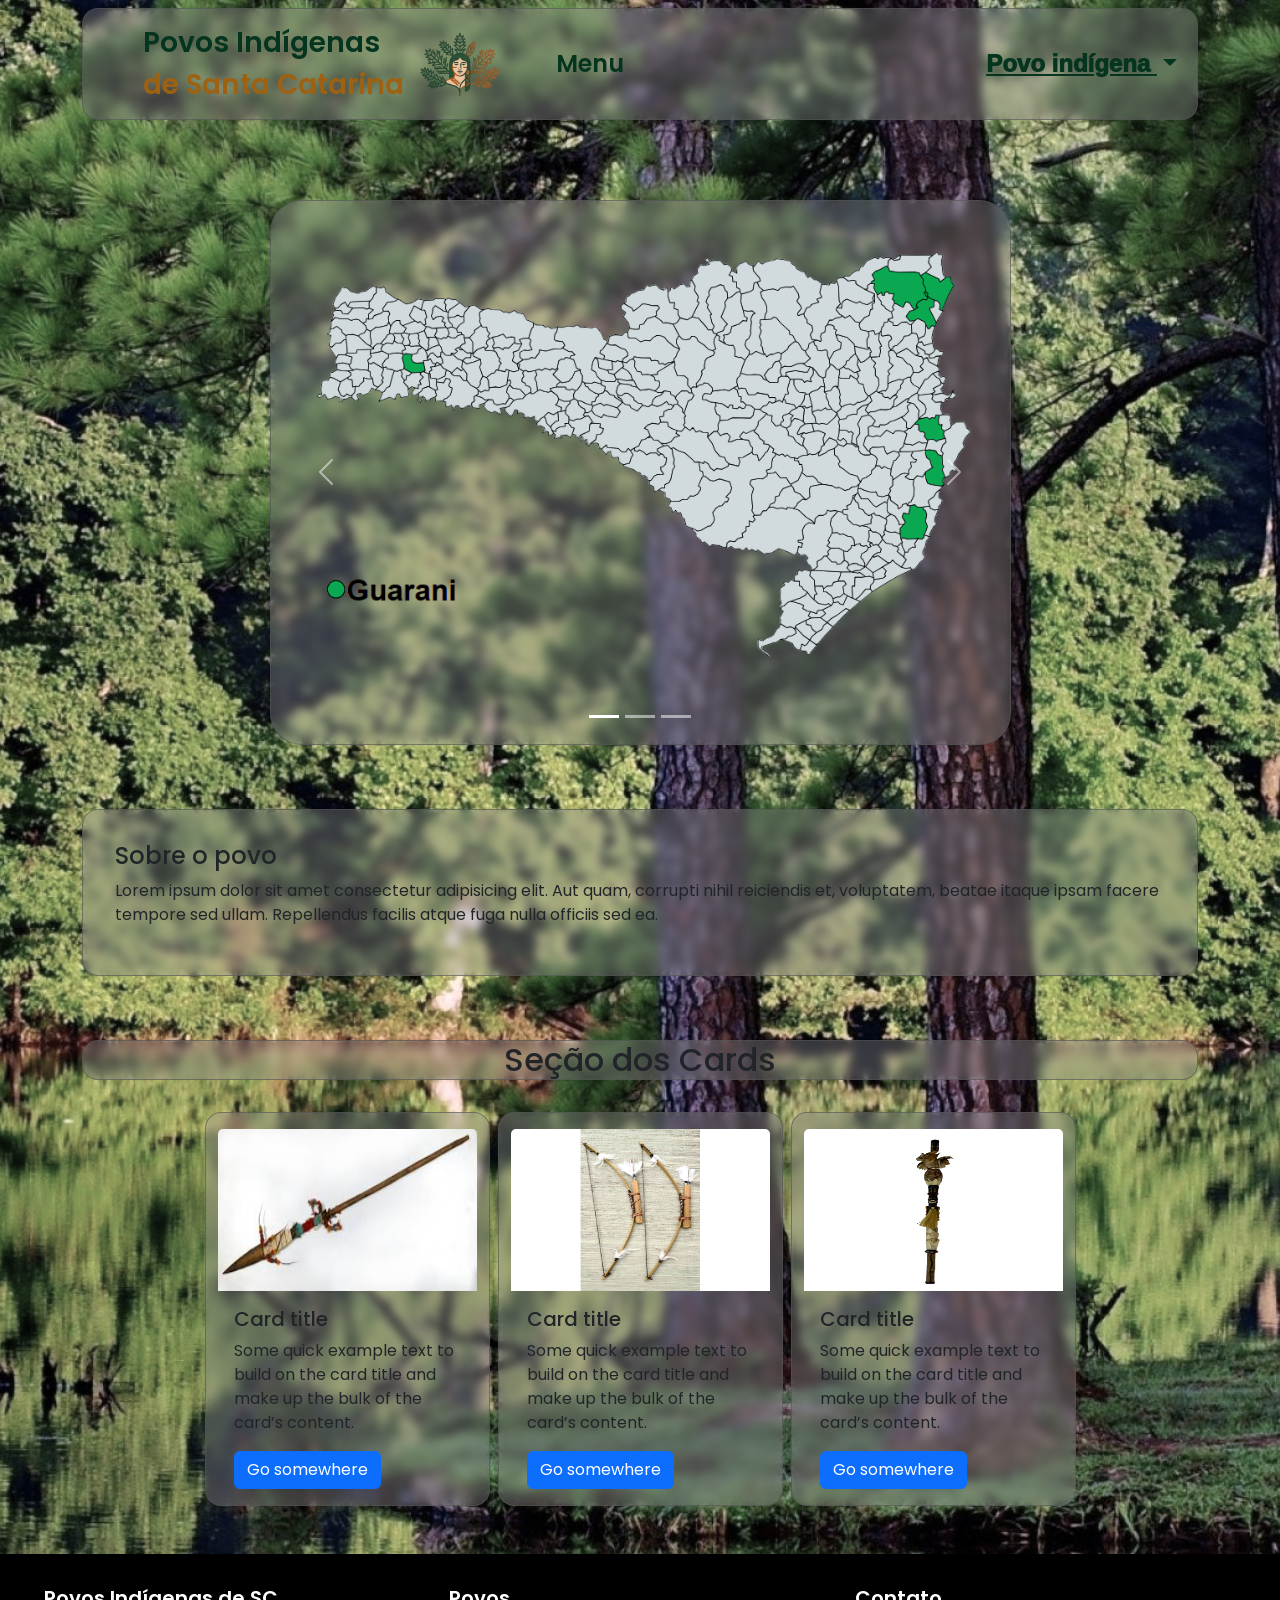
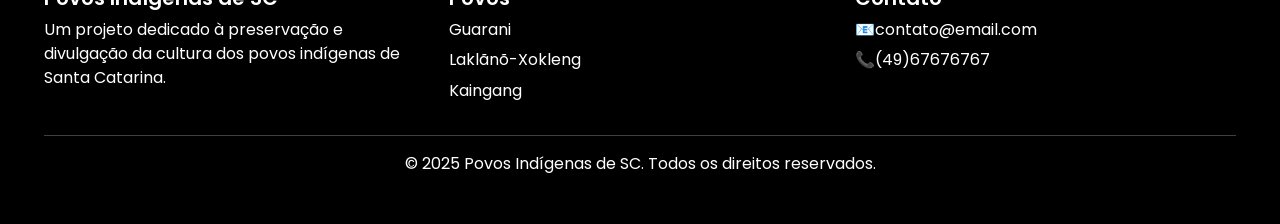
==== commit 25de92d5: "sitePi2.0" ====
--- a/guarani.html
+++ b/guarani.html
@@ -2,1424 +2,183 @@
 <html lang="en">
 
 <head>
-    <meta charset="UTF-8">
-    <meta name="viewport" content="width=device-width, initial-scale=1.0">
-    <link rel="stylesheet" href="css/guarani.css">
+    <meta charset="utf-8" />
+    <meta name="viewport" content="width=device-width, initial-scale=1" />
     <link rel="icon" href="img/folha2.png">
     <title>Guarani-povos indigenas</title>
+    <link href="https://cdn.jsdelivr.net/npm/bootstrap@5.3.8/dist/css/bootstrap.min.css" rel="stylesheet"
+        integrity="sha384-sRIl4kxILFvY47J16cr9ZwB07vP4J8+LH7qKQnuqkuIAvNWLzeN8tE5YBujZqJLB" crossorigin="anonymous" />
+
+    <link rel="stylesheet" href="./css/guarani.css">
 </head>
 
 <body>
-    <header>
-        <p class="container"></p>
-        <h1 class="titulo-principal">Guarani</h1>
-        <div class="linha"></div>
+    <div class="container">
+        <header>
 
 
 
-    </header>
+            <nav class="navbar navbar-expand-lg bg-body-tertiary">
+                <div class="container-fluid">
+                    <a class="navbar-brand d-flex justify-content-center align-items-center ms-5 me-5 fs-3" href="#"><div class="d-flex flex-column me-3" id="titulo-cor">Povos Indígenas <span>de Santa Catarina</span></div><div class="img-titulo"><img src="./img/logo insana.png" alt=""></div></a>
+                    <button class="navbar-toggler" type="button" data-bs-toggle="collapse"
+                        data-bs-target="#navbarNavDropdown" aria-controls="navbarNavDropdown" aria-expanded="false"
+                        aria-label="Toggle navigation">
+                        <span class="navbar-toggler-icon"></span>
+                    </button>
 
-    <main>
-        <svg id="wrapper" viewBox="0 0 784.77 750.08" preserveAspectRatio="xMinYMin" height="1300" width="1300"
-            style="background-color: #f5f5dc00;">
-            <metadata>
-                <rdf:rdf xmlns:rdf="http://www.w3.org/1999/02/22-rdf-syntax-ns#"
-                    xmlns:cc="http://creativecommons.org/ns#" xmlns:dc="http://purl.org/dc/elements/1.1/">
-                    <cc:work rdf:about="">
-                        <dc:format>image/svg+xml</dc:format>
-                        <dc:type rdf:resource="http://purl.org/dc/dcmitype/StillImage"></dc:type>
-                        <dc:title>MapChart Map</dc:title>
-                        <dc:creator>
-                            <cc:agent>
-                                <dc:title>MapChart.net</dc:title>
-                            </cc:agent>
-                        </dc:creator>
-                        <cc:license rdf:resource="http://creativecommons.org/licenses/by-sa/4.0/"></cc:license>
-                    </cc:work>
-                    <cc:license rdf:about="http://creativecommons.org/licenses/by-sa/4.0/">
-                        <cc:permits rdf:resource="http://creativecommons.org/ns#Reproduction"></cc:permits>
-                        <cc:permits rdf:resource="http://creativecommons.org/ns#Distribution"></cc:permits>
-                        <cc:requires rdf:resource="http://creativecommons.org/ns#Notice"></cc:requires>
-                        <cc:requires rdf:resource="http://creativecommons.org/ns#Attribution"></cc:requires>
-                        <cc:requires rdf:resource="http://creativecommons.org/ns#ShareAlike"></cc:requires>
-                    </cc:license>
-                </rdf:rdf>
-            </metadata>
+                    <div class="collapse navbar-collapse" id="navbarNavDropdown">
 
-            <rect id="svg-background" x="0" y="0" width="784.77" height="750.08" fill="#f5f5dc00"></rect>
+                        <ul class="navbar-nav w-100">
+                            <li class="nav-item">
+                                <a class="nav-link active fs-4" aria-current="page" href="index.html">Menu</a>
+                            </li>
+                            
+                            
+                            
+                            <li class="nav-item dropdown ms-auto" id="uff" >
+                                <a class="nav-link dropdown-toggle fs-4" href="#" role="button" id="Povo" data-bs-toggle="dropdown" aria-expanded="false">
+                                    Povo indígena
+                                </a>
+                                <ul class="dropdown-menu">
+                                    <li><a class="dropdown-item" id="Guarani" href="#">Guarani</a></li>
+                                    <li><a class="dropdown-item" id="Xokleng" href="#">Laklãnõ-Xokleng</a></li>
+                                    <li><a class="dropdown-item" id="Kaingang" href="#">Kaingang</a></li>
+                                </ul>
+                            </li>
+                        </ul>
+                    </div>
 
-            <g id="map-group"
-                style="transform: translate(-2784.69px, -4099.29px) scale(7.30849); transform-origin: 0px 0px;"><svg
-                    xmlns="http://www.w3.org/2000/svg" xml:space="preserve" id="map" width="784.77" height="750.08"
-                    stroke-linecap="round" stroke-linejoin="round" version="1.2" viewBox="0 0 784.77 750.08"
-                    preserveAspectRatio="xMinYMin" data-originalStrokeWidth=".25" class="speed-optimized">
-                    <defs>
-                        <pattern id="circles3" width="10" height="10" patternUnits="userSpaceOnUse">
-                            <rect width="10" height="10" fill="#fff"></rect>
-                            <circle cx="4" cy="4" r="2" fill="#000"></circle>
-                        </pattern>
-                        <pattern id="diagonal1" width="10" height="10" patternUnits="userSpaceOnUse">
-                            <rect width="10" height="10" fill="#fff"></rect>
-                            <path id="pattern0" d="M-1,1 l2,-2 M0,10 l10,-10 M9,11 l2,-2" stroke="#000" stroke-width="1"
-                                style="shape-rendering: auto;"></path>
-                        </pattern>
-                        <pattern id="diagonal3" width="10" height="10" patternUnits="userSpaceOnUse">
-                            <rect width="10" height="10" fill="#fff"></rect>
-                            <path id="pattern1" d="M-1,1 l2,-2 M0,10 l10,-10 M9,11 l2,-2" stroke="#000" stroke-width="3"
-                                style="shape-rendering: auto;"></path>
-                        </pattern>
-                        <pattern id="vertical1" width="10" height="10" patternUnits="userSpaceOnUse">
-                            <rect width="10" height="10" fill="#fff"></rect>
-                            <rect x="2" y="0" width="1" height="10" fill="#000"></rect>
-                        </pattern>
-                        <pattern id="vertical3" width="10" height="10" patternUnits="userSpaceOnUse">
-                            <rect width="10" height="10" fill="#fff"></rect>
-                            <rect x="2" y="0" width="3" height="10" fill="#000"></rect>
-                        </pattern>
-                        <pattern id="horizontal1" width="10" height="10" patternUnits="userSpaceOnUse">
-                            <rect width="10" height="10" fill="#fff"></rect>
-                            <rect x="0" y="2" width="10" height="1" fill="#000"></rect>
-                        </pattern>
-                        <pattern id="horizontal3" width="10" height="10" patternUnits="userSpaceOnUse">
-                            <rect width="10" height="10" fill="#fff"></rect>
-                            <rect x="0" y="2" width="10" height="3" fill="#000"></rect>
-                        </pattern>
-                        <pattern id="crosshatch" width="8" height="8" patternUnits="userSpaceOnUse">
-                            <rect width="8" height="8" fill="#fff"></rect>
-                            <path id="pattern2" d="M0 0L8 8ZM8 0L0 8Z" stroke-width="0.5" stroke="#aaa"
-                                style="shape-rendering: auto;"></path>
-                        </pattern>
-                        <pattern id="subtlepatch" width="5" height="5" patternUnits="userSpaceOnUse">
-                            <rect width="5" height="5" fill="#fff"></rect>
-                            <rect x="2" y="2" width="1" height="1" fill="#000"></rect>
-                        </pattern>
-                        <pattern id="checkers" width="8" height="8" patternUnits="userSpaceOnUse">
-                            <rect width="8" height="8" fill="#fff"></rect>
-                            <path id="pattern3" fill="#000" fill-rule="evenodd" d="M0 0h4v4H0V0zm4 4h4v4H4V4z"
-                                style="shape-rendering: auto;"></path>
-                        </pattern>
-                        <pattern id="raindrops" width="10" height="10" patternUnits="userSpaceOnUse">
-                            <rect width="10" height="10" fill="#fff"></rect>
-                            <path id="pattern4" fill="#000"
-                                d="M0 38.59l2.83-2.83 1.41 1.41L1.41 40H0v-1.41zM0 1.4l2.83 2.83 1.41-1.41L1.41 0H0v1.41zM38.59 40l-2.83-2.83 1.41-1.41L40 38.59V40h-1.41zM40 1.41l-2.83 2.83-1.41-1.41L38.59 0H40v1.41zM20 18.6l2.83-2.83 1.41 1.41L21.41 20l2.83 2.83-1.41 1.41L20 21.41l-2.83 2.83-1.41-1.41L18.59 20l-2.83-2.83 1.41-1.41L20 18.59z"
-                                style="shape-rendering: auto;"></path>
-                        </pattern>
-                        <pattern id="texture" width="4" height="4" patternUnits="userSpaceOnUse">
-                            <rect width="4" height="4" fill="#fff"></rect>
-                            <path id="pattern5" fill="#000" d="M1 3h1v1H1V3zm2-2h1v1H3V1z"
-                                style="shape-rendering: auto;">
-                            </path>
-                        </pattern>
-                        <pattern id="circles3_a03500_000000" width="10" height="10" patternUnits="userSpaceOnUse">
-                            <rect width="10" height="10" fill="#a03500"></rect>
-                            <circle cx="4" cy="4" r="2" fill="#000000"></circle>
-                        </pattern>
-                        <pattern id="diagonal1_d9b400_535353" width="10" height="10" patternUnits="userSpaceOnUse">
-                            <rect width="10" height="10" fill="#d9b400"></rect>
-                            <path id="pattern0" d="M-1,1 l2,-2 M0,10 l10,-10 M9,11 l2,-2" stroke="#535353"
-                                stroke-width="1" style="shape-rendering: auto;"></path>
-                        </pattern>
-                        <pattern id="diagonal3_3264c8_ffffff" width="10" height="10" patternUnits="userSpaceOnUse">
-                            <rect width="10" height="10" fill="#3264c8"></rect>
-                            <path id="pattern1" d="M-1,1 l2,-2 M0,10 l10,-10 M9,11 l2,-2" stroke="#ffffff"
-                                stroke-width="3" style="shape-rendering: auto;"></path>
-                        </pattern>
-                        <pattern id="horizontal1_72b38e_000000" width="10" height="10" patternUnits="userSpaceOnUse">
-                            <rect width="10" height="10" fill="#72b38e"></rect>
-                            <rect x="0" y="2" width="10" height="1" fill="#000000"></rect>
-                        </pattern>
-                        <pattern id="horizontal3_986ba1_ffffff" width="10" height="10" patternUnits="userSpaceOnUse">
-                            <rect width="10" height="10" fill="#986ba1"></rect>
-                            <rect x="0" y="2" width="10" height="3" fill="#ffffff"></rect>
-                        </pattern>
-                        <pattern id="vertical1_b9a087_ffffff" width="10" height="10" patternUnits="userSpaceOnUse">
-                            <rect width="10" height="10" fill="#b9a087"></rect>
-                            <rect x="2" y="0" width="1" height="10" fill="#ffffff"></rect>
-                        </pattern>
-                        <pattern id="vertical3_4c91bf_ffff33" width="10" height="10" patternUnits="userSpaceOnUse">
-                            <rect width="10" height="10" fill="#4c91bf"></rect>
-                            <rect x="2" y="0" width="3" height="10" fill="#ffff33"></rect>
-                        </pattern>
-                        <pattern id="checkers_cc3333_f7f7f7" width="8" height="8" patternUnits="userSpaceOnUse">
-                            <rect width="8" height="8" fill="#cc3333"></rect>
-                            <path id="pattern3" fill="#f7f7f7" fill-rule="evenodd" d="M0 0h4v4H0V0zm4 4h4v4H4V4z"
-                                style="shape-rendering: auto;"></path>
-                        </pattern>
-                        <pattern id="texture_d1dbdd_525252" width="4" height="4" patternUnits="userSpaceOnUse">
-                            <rect width="4" height="4" fill="#d1dbdd"></rect>
-                            <path id="pattern5" fill="#525252" d="M1 3h1v1H1V3zm2-2h1v1H3V1z"
-                                style="shape-rendering: auto;"></path>
-                        </pattern>
-                    </defs>
+                </div>
+            </nav>
+        </header>
 
+        <main>
+            <div class="row">
+                <div id="carouselExampleIndicators" class="carousel slide" data-bs-ride="carousel">
+                    <div class="carousel-indicators">
+                        <button type="button" data-bs-target="#carouselExampleIndicators" data-bs-slide-to="0"
+                            class="active" aria-current="true" aria-label="Slide 1"></button>
+                        <button type="button" data-bs-target="#carouselExampleIndicators" data-bs-slide-to="1"
+                            aria-label="Slide 2"></button>
+                        <button type="button" data-bs-target="#carouselExampleIndicators" data-bs-slide-to="2"
+                            aria-label="Slide 3"></button>
+                    </div>
+                    <div class="carousel-inner">
+                        <div class="carousel-item active">
+                            <img src="./img/guaranizinho.png" class="d-block w-100" alt="..." />
+                        </div>
+                        <div class="carousel-item">
+                            <img src="img/indigenas-guarani.jpg" class="d-block w-100" alt="..." />
+                        </div>
+                        <div class="carousel-item">
+                            <img src="img/indigena-guarani.jpg" class="d-block w-100" alt="..." />
+                        </div>
+                    </div>
+                    <button class="carousel-control-prev" type="button" data-bs-target="#carouselExampleIndicators"
+                        data-bs-slide="prev">
+                        <span class="carousel-control-prev-icon" aria-hidden="true"></span>
+                        <span class="visually-hidden">Previous</span>
+                    </button>
+                    <button class="carousel-control-next" type="button" data-bs-target="#carouselExampleIndicators"
+                        data-bs-slide="next">
+                        <span class="carousel-control-next-icon" aria-hidden="true"></span>
+                        <span class="visually-hidden">Next</span>
+                    </button>
+                </div>
+            </div>
+            <div class="textinho">
 
+                <h2 class="fs-4">Sobre o povo</h2>
+                <p>Lorem ipsum dolor sit amet consectetur adipisicing elit. 
+                    Aut quam, corrupti nihil reiciendis et, voluptatem, beatae itaque 
+                    ipsam facere tempore sed ullam. Repellendus facilis atque fuga nulla 
+                    officiis sed ea.</p>
+                    
 
-                    <g class="kaingang">
-                        <path id="Abelardo_Luz_SC"
-                            d="m416.06 591.18.83.15.53.9.93.37.04.61-.27.32-.45 1.4-.73.03-.63.18.38.61h-.86l-.24-.2-.02-.77-.57-.03-.63.14-.48-.56-.92.34-.65.12-.4.24-.32-.33.32-.5-.4-.38-.05-.5-.69-.05-.13-.25-.27-.64.12-.34-.16-.68.13-.32.57-.35.7-.17.41.18 1.33.04.5.36.25-.12.57.22.77-.4z"
-                            data-originalStrokeWidth="0.1">
-                        </path>
+            </div>
+        </main>
+        <sextion class="section-cards">
+            <h2>Seção dos Cards</h2>
+            <div
+                class="row container-cards gap-2 d-flex justify-content-center align-items-center">
 
-                        <path id="Água_Doce_SC"
-                            d="m427.5 593.23.29.1.72.94.34.84.5.22-.07.29-.01.07-.61.86-.38.29-.03.29.66.39-.08.55-1.3-.3-.35.72-.18 1.07.59.38.22.56.57.6.1.76-.14-.2-.95-.23-.3.15-1.15-.04-.33-.2.04-.85-.34-.55.05-.33-.6-.26-.42-1.26-.6-.19.2-.38.6-.12-.4-.46-.52-.04-.92-.54.33-.37-.3-.55-1.07-.13-.2-.22.1-.8.27-.3.15-.76.7.1.83-.25.79.13.6-.27.47.39.63-.06 1.08.14z"
-                            data-originalStrokeWidth="0.1">
-                        </path>
+                <div class="card col-3">
+                    <img src="img/gueee.jpg" class="card-img-top" alt="..." />
+                    <div class="card-body">
+                        <h5 class="card-title">Card title</h5>
+                        <p class="card-text">
+                            Some quick example text to build on the card title and make up
+                            the bulk of the card’s content.
+                        </p>
+                        <a href="#" class="btn btn-primary">Go somewhere</a>
+                    </div>
+                </div>
 
-                        <path id="Arvoredo_SC"
-                            d="m411.46 600.74.27.49.06.99h.16l-.24.5-.5-.09-.62.3-.38-.3-.34-.36.34-.05.33-.55-.06-.31.38-.82z"
-                            data-originalStrokeWidth="0.1">
-                        </path>
+                <div class="card col-3">
+                    <img src="img/guaaaa.jpg" class="card-img-top" alt="..." />
+                    <div class="card-body">
+                        <h5 class="card-title">Card title</h5>
+                        <p class="card-text">
+                            Some quick example text to build on the card title and make up
+                            the bulk of the card’s content.
+                        </p>
+                        <a href="#" class="btn btn-primary">Go somewhere</a>
+                    </div>
+                </div>
 
-                        <path id="Chapecó_SC"
-                            d="m406.2 600.14.46.35.85.01.57.74.42-.09.61.72.76.4.34.36.01.5-.33.3-.29.12.06.66-.42.32v.34l-.68.1-.62.34-.48-.06-.18-.36-.38.08-.26.68-.2-.1-.2-.73-.45.3-.42-.1.05-.64-.44-.12.17-.34.42-.15.52-.45.27-1-.44-.22-.05-.35.23-.43-.13-.33-.54-.12-.34.68-1.07-.16-.02-.46.34.01.93-.42.2-.93.68.33z"
-                            data-originalStrokeWidth="0.1">
-                        </path>
+                <div class="card col-3">
+                    <img src="img/guooo.jpg" class="card-img-top" alt="..." />
+                    <div class="card-body">
+                        <h5 class="card-title">Card title</h5>
+                        <p class="card-text">
+                            Some quick example text to build on the card title and make up
+                            the bulk of the card’s content.
+                        </p>
+                        <a href="#" class="btn btn-primary">Go somewhere</a>
+                    </div>
+                </div>
 
-                        <path id="Entre_Rios_SC"
-                            d="m408.92 594.82.5.7v1.73l-.28-.15h-.62l-.66-.51-.4-.37.33-.35.5-.21-.16-.78z"
-                            data-originalStrokeWidth="0.1">
-                        </path>
+            </div>
+        </sextion>
+      
+    </div>
+     <footer class="mt-5">
+    <div class="container-fluid">
+        <div class="row gy-4">
+            
+            <div class="col-12 col-md-4">
+                <h5>Povos Indígenas de SC</h5>
+                <p>Um projeto dedicado à preservação e divulgação da cultura dos povos indígenas de Santa Catarina.</p>
+            </div>
 
-                        <path id="Xanxerê_SC"
-                            d="m411.27 596.5-.02.2 1.33.11.28.18.31.7.26.2-.13.38.35.37-.23.2-.25.79-.28.02-.32.44-.36.05-.75.6-.6-.2-.46-1.38.22-.44-.07-.63-1.05-.52-.09-.32.6-.62 1.05-.44z"
-                            data-originalStrokeWidth="0.1">
-                        </path>
+            <div class="col-12 col-md-4">
+                <h5>Povos</h5>
+                <ul class="list-unstyled">
+                    <li><a href="#">Guarani</a></li>
+                    <li><a href="#">Laklãnõ-Xokleng</a></li>
+                    <li><a href="#">Kaingang</a></li>
+                </ul>
+            </div>
 
-                    </g>
+            <div class="col-12 col-md-4">
+                <h5>Contato</h5>
+                <ul class="list-unstyled">
+                    <li>📧contato@email.com</li>
+                    <li>📞(49)67676767</li>
+                </ul>
+            </div>
 
+        </div>
 
+        <hr>
+        <p class="text-center">© 2025 Povos Indígenas de SC. Todos os direitos reservados.</p>
+    </div>
+</footer>   
 
-                    <g class="xokleng">
-
-                        <path id="Doutor_Pedrinho_SC"
-                            d="m463.26 594.6.24.67.47.3-.09.91-.93.41-.74 1.2-.26-.57-.04-.69-.25-.17-.7.15-.46-.1-.22-.66-.2-.05-.22-.64.51-.17.53.2.14-.23-.16-.47.13-.44.53-.26.1-.8.27-.24.6-.01.42.22v.36l.38.2-.22.36z"
-                            data-originalStrokeWidth="0.1">
-                        </path>
-
-                        <path id="Ibirama_SC"
-                            d="m463.68 599.57.1.43-.17.72-.07 1.47-.4-.17-.35.15-.37.52-.98.2.1-.72-.27-1.35.36-.16.07-.87.58-.7v-.38l.6.32.43.49z"
-                            data-originalStrokeWidth="0.1">
-                        </path>
-
-                        <path id="José_Boiteux_SC"
-                            d="m459.87 595.37.22.64.19.05.22.65.47.1.69-.15.25.17.04.7.26.56.08.61-.01.38-.58.7-.07.87-.35.16-.56-.29-.45-.65-.57-.59-.33-.12-.53-.09-.54-.42.4-.13.73-.62-.52-.5-.27-.58.42-.43.16-.68z"
-                            data-originalStrokeWidth="0.1">
-                        </path>
-
-                        <path id="Porto_União_SC"
-                            d="m436.7 587.1.36.47.64.25-.15-.56.6.1.17.7v.59l.28 1 .72.03-.11.83.6.23-.02.65.34.54-.5.7-.53.23-.92-.22-.61.03-.27-.34-.92-.66.26-.17-.1-.48.51-.54-.25-.38-.7.02-1.14-.26h-.44l-.74.68-.6.4-.2-.44-1.21-.71.3-.2.02-.44.08-.38.36-.1.43-.45.19.05.78-.4.82-.1.43-.75.36.23.93-.24z"
-                            data-originalStrokeWidth="0.1">
-                        </path>
-                        <path id="Vitor_Meireles_SC"
-                            d="m457.25 595.42.32.11.68 1.1.38.19.27.58.52.5-.72.63-.4.13-.79.04-.98.44-.95-.06-.5.26.02-.41-.34-.62.24-.3.1-.78.93-.68.16-.41.78-.66z"
-                            data-originalStrokeWidth="0.1">
-                        </path>
-
-                    </g>
-
-
-
-
-
-                    <g class="guarani">
-                        <path id="Araquari_SC"
-                            d="m477.87 589.32-.17.44.05.49-.71.3 1.04 2.07-.25.6-.43-.17-.34.46h-.26l-.32-.67-.18-.35-.98-.47-.44.3-.74.08-.57-.68.52-.8.66-.18.63-.4-.34-.16.27-.6.75-.42.5.1.23-.25-.6-.87.3-.13.34.33-.1.3.38.36z"
-                            data-originalStrokeWidth="0.1">
-                        </path>
-
-                        <path id="Biguaçu_SC"
-                            d="m478.5 606.37-.12.7.08.68.48-.06-.11.62.4.35-.1.5.26.6-.97.23-.32.23-.53-.35-.58.04-.2.2-.53-.68.15-.36-.33-.31-.31.06-.34-.32.02-.75-.63-.12.6-.67.13-.1 1.14-.22.42.25.3-.23.45.1.16-.47z"
-                            data-originalStrokeWidth="0.1">
-                        </path>
-
-                        <path id="Imaruí_SC"
-                            d="m476.12 619.9.04.35.35.26.15.55-.18.98.29.73-.28.86-.25.4.02.37-.37.28-.53-.1-1.53.1-.64-.2-.37.16-.12-.7-.01-.89.6-.6.18-.34-.48-.72.22-.6.75.15.26-1.23.65-.15.44.38z"
-                            data-originalStrokeWidth="0.1">
-                        </path>
-
-                        <path id="Joinville_SC"
-                            d="m470.9 584.28.26.67 1.17.2 2.6-.04.61.15.18.38.42.64-.06.46.39.81.03.45-.3.13.59.87-.23.26-.5-.1-.76.42-.27.6.34.16-.63.4-.65-1.04-.54-.16-.43.84-1.06-.56h-.23v-.38l-.3-.3.27-.74-.76-.03-.1-.3-.5.09-.06.45-.37-.04-.07-.41-.6.38-.55-1.03.11-.66-.59-.01.21-.35.4-.22-.37-.75.54-.55.61-.2.9-.5z"
-                            data-originalStrokeWidth="0.1">
-                        </path>
-
-                        <path id="Palhoça_SC"
-                            d="m478.93 612.34.07 1.29.19.29-.25.46.45 1.16-.34.13-.04.52.2.41-.4.22-1.53-.23-.5-.16-.23-.56-.14-.8.1-.4 1.02-.64-.16-.16-.3-.96-.42-.28-.22-.65.1-.5.56-.05.9.17.32.54z"
-                            data-originalStrokeWidth="0.1">
-                        </path>
-
-                        <path id="São_Francisco_do_Sul_SC"
-                            d="m476.46 585.2 2.03.98.1.43.92-.7.66-.1.13.84.36.48-.75 1.3-.93 2.16.1.34-.57-.25.11-.7-.3-.53-.46-.14-.76-.32-.37-.36.1-.3-.34-.33-.03-.45-.39-.8.07-.47-.42-.64z"
-                            data-originalStrokeWidth="0.1">
-                        </path>
-
-                        <path id="Saudades_SC"
-                            d="m400.44 597.34-.17.57.27.52.51.2 1.06-.1.24 1.18-.55.26-1.44.09-1-.52-.15-.25.01-.4-.3-1.06.22-.47.33-.17z"
-                            data-originalStrokeWidth="0.1">
-                        </path>
-
-                    </g>
-
-
-
-
-                    <g class="municipios">
-
-                        <path id="Abdon_Batista_SC"
-                            d="m437.25 610.43.45.43-.92.45-.08.25.58.47-.31.26-.37-.37-.9.01-.59.27-.37-.38-.66-.35-.29.2-.48-.1.06-.44.63-.3.4-.87.45-.05.4-.26.55-.12.41.45.6.02z"
-                            data-originalStrokeWidth="0.1">
-                        </path>
-
-                        <path id="Agrolândia_SC"
-                            d="m458.33 607.25.3.36-.73.5-.44.9.11.19.86-.3-.44.53.53.34-.23.79.11.34-.48-.18-.67-.48-.4-.68-.75-.27.04-.46-.29-.57.57-.4.2-.55.4-.52.61.1z"
-                            data-originalStrokeWidth="0.1">
-                        </path>
-                        <path id="Agronômica_SC"
-                            d="m459.86 605.76-.18.24.4.6.17.89-.6.04-1.01.09-.3-.36.17-1.87-.36-.31.33-.13.38.32.82-.32-.03.8z"
-                            data-originalStrokeWidth="0.1">
-                        </path>
-
-                        <path id="Águas_de_Chapecó_SC"
-                            d="m402.87 600.15.15 1.62-.03.37-.13-.08-.9.33-.13.35-.5.35-.6.33-.32-.25.05-.34.42-.56.44.1v-.6l.42-.02-.23-.5.55-.57-.5-.45.25-.26.55-.26-.16.24z"
-                            data-originalStrokeWidth="0.1">
-                        </path>
-                        <path id="Águas_Frias_SC"
-                            d="m404.64 597.63.26.43.07.54-.3.21-.59-.33-.16.24-.47-.08-.35-.68-.25.22-.23-.28.47-.69.36-.17.67.67z"
-                            data-originalStrokeWidth="0.1">
-                        </path>
-                        <path id="Águas_Mornas_SC"
-                            d="m473.98 615.02-.58-.1-.55.13-1.24.89-.05-.53-.28-.22.08-.9.42-1.28.26-.04.56-.73-.16-.4.35-.14 1.86-.02-.32.6.39.5.45.1-.18.4h-.74l.14.7-.41.48z"
-                            data-originalStrokeWidth="0.1">
-                        </path>
-                        <path id="Alfredo_Wagner_SC"
-                            d="m466.58 610.96-.02.52.33.52.48.2.81-.01.15-.16.65.3.32.45-.19 1-.12.33-.52.42-.02.49-.85.57-.49.15-.18.32-.2.04-.38-.77-1.13-.31-.93-.73-.5-.28-.26-.48.27-.34-.39-.67-.43-.34-.04-.94.6-.61.76.3.46-.4.87.04.56.46z"
-                            data-originalStrokeWidth="0.1">
-                        </path>
-                        <path id="Alto_Bela_Vista_SC"
-                            d="m419.94 606.55.23.2.2.75.59.64.2.42.21.45-.39.31-.4-.02.04-.48-.32-.1-.57.3.27-.83-.59-.32h-.49l-.07-.34.31-.29.35-.47z"
-                            data-originalStrokeWidth="0.1">
-                        </path>
-                        <path id="Anchieta_SC"
-                            d="m396.96 592.54-.26.48-1.36.33-.25-.07-.83.63-.58-.3-.14-.51-.47-.46.47-.1.13-.54.32.1.53-.05.3-.48.96-.32.4-.31.74-.04.2.43-.23.48z"
-                            data-originalStrokeWidth="0.1">
-                        </path>
-                        <path id="Angelina_SC"
-                            d="m473.32 608.77.38.3-.4 1.4-.1.44-.55.53.14.25-.36.14-.72-.22-.96.48-.28-.46-.15-.67-.8.13-.84-.03-.41.23-.06.45-.33-.19-.62-.83.3-1.09.37-.33.76.21.53-.2.52.15.96-.95.96.54.28-.37.58-.12z"
-                            data-originalStrokeWidth="0.1">
-                        </path>
-                        <path id="Anita_Garibaldi_SC"
-                            d="m433.38 611.13-.06.44.48.1.29-.2.66.35.37.38.59-.27h.9l.36.37.3-.26.27.05.36.55.24.02-.17.9-.31.35-.41.09.03.44.43.63-.96.03-.45.25-.51.62h-.18l-.45-.12.04-.35-.4-.26-.4.1-.23-.51-.45-.04-.5-.42-1.48-.46-.02-.28.9-.22.24-.81.28-.4-.4-.64z"
-                            data-originalStrokeWidth="0.1">
-                        </path>
-                        <path id="Anitápolis_SC"
-                            d="m471.36 614.3-.08.9.28.21.05.52v.76l-.47.53.17.24-.33.66-.9.3-.73-.18-.23-.57-.64.08-1.13-.3-.53-.28-.37.08.15-.7.33-.5.18-.32.5-.15.84-.57.02-.49.52-.42.12-.33.55.05.35.42.28-.35.7.36z"
-                            data-originalStrokeWidth="0.1">
-                        </path>
-                        <path id="Antônio_Carlos_SC"
-                            d="m476.8 610.12-.08.29-.76.07-.43-.22-1.03.54-.25-.16-.73-.02-.21-.15.4-1.4-.38-.3.63-.5h.28l.58-.64.63.12-.02.75.34.32.3-.06.33.3-.14.37z"
-                            data-originalStrokeWidth="0.1">
-                        </path>
-                        <path id="Apiúna_SC"
-                            d="m466.29 601 .36.61.58.11.3 1.17.48.61-.5.62-.78.31-.3-.03-.6.43-.54-.19-.72.18-.57.31-.26-.43.09-.56-.11-.52.11-.3-.2-.85-.5-.46.4.17.07-1.47.35.13 1.27-.02.1-.42z"
-                            data-originalStrokeWidth="0.1">
-                        </path>
-                        <path id="Arabutã_SC"
-                            d="m417.24 603.38-.43.5-.78.07-.56.2-.42-.36-.3.04-.01-.48-.33-.4.1-.61.34-.51.47.46 1.1.2z"
-                            data-originalStrokeWidth="0.1">
-                        </path>
-
-                        <path id="Araranguá_SC"
-                            d="m465.25 635.2-.58-.25-1.28.97-.97.58-.51.52-1.02-.72.76-.6-.45-.57 1.27-.61.36-.45.69-.14.26.3.48.14.6-1.34.83.38.39.17.7.32z"
-                            data-originalStrokeWidth="0.1">
-                        </path>
-                        <path id="Armazém_SC"
-                            d="m473.29 622.46-.6.6v.88l-.69-.32-.75.06-.67-.24-.08-.3-.05-.5.22-.24.04-.56-.17-.18.15-.28.67-.41.63.32.58.93-.06.27z"
-                            data-originalStrokeWidth="0.1">
-                        </path>
-                        <path id="Arroio_Trinta_SC"
-                            d="m431.56 598.47.2.64-.22.16-1.22 1.02-.75-.2-.2-.48.74-.06-.08-1.25.55.13.22-.19z"
-                            data-originalStrokeWidth="0.1">
-                        </path>
-
-                        <path id="Ascurra_SC"
-                            d="m466.31 599.9.27.67-.3.43-.97-.6-.09.42-1.27.02-.35-.13.17-.72-.1-.43.63-.44.42.33.27-.06.93.63z"
-                            data-originalStrokeWidth="0.1">
-                        </path>
-                        <path id="Atalanta_SC" d="m459.64 607.52.33 1.21-1.28.31-.26-.15-.86.3-.1-.19.43-.89.73-.5z"
-                            data-originalStrokeWidth="0.1">
-                        </path>
-                        <path id="Aurora_SC"
-                            d="m462.57 605.42.63.51.2.08-.39.66-1.1 1-.8-.15-.4.12-.46-.15-.17-.9-.4-.59.18-.24.73-.27.35.16.74-.44.23.28z"
-                            data-originalStrokeWidth="0.1">
-                        </path>
-                        <path id="Balneário_Arroio_do_Silva_SC"
-                            d="m462.77 637.66-.87-.65.51-.52.97-.58 1.28-.97.58.25-.98.91z"
-                            data-originalStrokeWidth="0.1">
-                        </path>
-                        <path id="Balneário_Camboriú_SC"
-                            d="m478.48 599.91-.1.42.35.37.45-.14.32.21-.33.92-.4-.22-.26-.53-.37-.18-.63-.63.8-.33z"
-                            data-originalStrokeWidth="0.1">
-                        </path>
-                        <path id="Balneário_Barra_do_Sul_SC"
-                            d="m479.07 590.93-.72 1.08-.28.6-1.04-2.06.71-.3-.05-.5.17-.43.45.14.31.53-.1.7z"
-                            data-originalStrokeWidth="0.1">
-                        </path>
-                        <path id="Balneário_Gaivota_SC"
-                            d="m462.77 637.66-1.43 1.54-.85.98-.27.08-.9-.65.3-.53.67-.58.82-.5.25-.56.54-.43z"
-                            data-originalStrokeWidth="0.1">
-                        </path>
-                        <path id="Bandeirante_SC"
-                            d="m390.65 595.1.15 1.42.01.6-.34.29-.98-.02-.28.47-.7-1.08-.34-.27.4-.3.52-.55.75-.04.52-.5z"
-                            data-originalStrokeWidth="0.1">
-                        </path>
-                        <path id="Barra_Bonita_SC"
-                            d="m394.26 593.91-.04.74.2 1-.2.44-.53-.29-1.26-1.2.32-.28.52-.17.41-.54z"
-                            data-originalStrokeWidth="0.1">
-                        </path>
-                        <path id="Barra_Velha_SC"
-                            d="m477.82 593.22-.27.8-.14.79.11.84-1.31.39-.3-.58-.48.08-.02-.56.85-.39.19-.5.03-1.25.32.68.26-.01.34-.46z"
-                            data-originalStrokeWidth="0.1">
-                        </path>
-                        <path id="Bela_Vista_do_Toldo_SC"
-                            d="m447.15 589.03-.4.6.1.58-.66 1.6.94 1.05-.38.35-.24.6-.9.34-.09.16-.47-.14-.18-.46.28-.52-.32-.54-.27-1.15.22-.11-.68-1.04.18-.34-.35-.44.25-.68.26-.26-.1-.6.4-.6.6-.11.7-.33.48.14.32.76.24.17z"
-                            data-originalStrokeWidth="0.1">
-                        </path>
-                        <path id="Belmonte_SC"
-                            d="m390.48 597.4 1.06.3-.23 1.03-.3.04-.89-.19-.87.14-.34-.07.3-.8.29-.47z"
-                            data-originalStrokeWidth="0.1">
-                        </path>
-                        <path id="Benedito_Novo_SC"
-                            d="m465.98 596.13.09 1.1-.74.6-.23.4-.34.1-.12.5-.34.3-.63.44-.37-.05-.42-.5-.6-.31-.08-.62.74-1.2.94-.4.1-.91-.48-.3-.24-.67.11-.22 1.46.4 1.04.98z"
-                            data-originalStrokeWidth="0.1">
-                        </path>
-
-                        <path id="Blumenau_SC"
-                            d="m471.26 596.6.1.1-.36.18.03.64.18.25-.1.68.57.52-.8.84.3.4-.28.3-.02 1.2v.51l-.38.54-.29-.1-.76.3-.29-.23.42-.9-.1-.96-.46-.42v-.99l-.24-.3.29-.57-.6-.54-.08-.33 1.25-.07.14-.84-.09-.59.26-.13-.4-.88.05-1.04.28-.4.01.7.21.13.92-.16.31.2.12.41-.42.42-.02.6z"
-                            data-originalStrokeWidth="0.1">
-                        </path>
-                        <path id="Bocaina_do_Sul_SC"
-                            d="m457.06 612.6-.03.42.63.06.12.53.34-.03.2.86-.18.38-.55 1.13-1.06.58-.2-.1-.5-.86-.89.03-.74-.9-.28.2-.88.06-.19-.5.54-.16.28-.3v-.58l.17-.71.4-.43-.01-.34.5.3.6-.18.34.38.29-.28.56.47z"
-                            data-originalStrokeWidth="0.1">
-                        </path>
-                        <path id="Bombinhas_SC" d="m479.36 604.36.05-.44.6-.24.59-1.1-.1.36.57.38-.58.55-.5-.03z"
-                            data-originalStrokeWidth="0.1">
-                        </path>
-                        <path id="Bom_Jardim_da_Serra_SC"
-                            d="m463.5 620.52-.97 1.08-.2.85.32.71v.57l-.62 1.15.25.28-.4.5.55.35-.48.56.22.32-.34.3h-.41l-.3.4-.7.37.05.76-.68.55-.31.14.2-.13-.3-.7-.32-.22-.36-.6.35-.29-.38-.45-.76.05-.44-.49.18-.84.44.15.17-.64-.66-.16-.01-.24.67-.08.12-.28-.16-1.17.35-.66.58-.44.88.15.06-.74.6-.52.64.02.39-.23.24-.55.33.16.88-.09z"
-                            data-originalStrokeWidth="0.1">
-                        </path>
-                        <path id="Bom_Jesus_SC"
-                            d="m412.48 596.37.1.45-1.32-.11.02-.2.38-.42-.3-.36.15-.45.4-.25.41-.24.3.94-.3.45z"
-                            data-originalStrokeWidth="0.1">
-                        </path>
-                        <path id="Bom_Jesus_do_Oeste_SC"
-                            d="m400.06 594.32-.2.47.29.82-.2.36-.7.07-.32-.35.29-.73-.3-.25-.14-.46.4-.17z"
-                            data-originalStrokeWidth="0.1">
-                        </path>
-                        <path id="Bom_Retiro_SC"
-                            d="m462.94 611.24.04.94.43.34.4.67-.27.34.25.48.5.28.93.73 1.13.3.37.77.21-.04-.33.5-.42.32-.62.08-.4.34-.64.18-.85-.45-.46.08-.56-.33-1.48-.22-.66-.37-.18-.34-.56-.49-.9.04-.73-.57.18-.38-.2-.86-.34.03-.12-.53-.62-.06.03-.42.43.18.26-.3.63-.24.6-.04.3-.2.43.15.47-.07.75-.53-.35.52.09.25.92-.4.48-.39z"
-                            data-originalStrokeWidth="0.1">
-                        </path>
-                        <path id="Botuverá_SC"
-                            d="m469.17 602.74.29.23.62.1.06.38.35.25.42-.07.29.28.4-.39.5-.18.2.27-.52.55v.56l-.22.42-.32.28-.64.11-.85-.04-.91.34-.48-.03-.37.27-.46-.52.45-.85.54-.49-.35-.8z"
-                            data-originalStrokeWidth="0.1">
-                        </path>
-                        <path id="Braço_do_Norte_SC"
-                            d="m470.54 621.65.18.18-.04.56-.22.24.05.5-.22.54.15.31-.33.24-.07.41-.34-.7-.6-.34-.43.05-.3-.25-.1-.27-.47-.3-.77-.15 1.37-.35-.03-.54.2-.34-.18-.42.48-.24.16.32.58.06z"
-                            data-originalStrokeWidth="0.1">
-                        </path>
-                        <path id="Braço_do_Trombudo_SC"
-                            d="m456.25 606.03.65.36-.41.42.12.5-.19.56-.57.38-.6-.22-.27-.3.1-.36.34-.2-.16-.6.17-.23z"
-                            data-originalStrokeWidth="0.1">
-                        </path>
-                        <path id="Brunópolis_SC"
-                            d="m439.71 604.67.76.66v.5l.22.2.28.4-.23.23.11.82-.25.27.3.33-.6.66-.63-.14-.8-.3-.53-.35-.1-.58-1-.04-.18-.75.56-.1.1-.7.72-.38.3.05.38-.46.12-.3z"
-                            data-originalStrokeWidth="0.1">
-                        </path>
-                        <path id="Brusque_SC"
-                            d="m474.27 600.67.05.72.34.42.96.52-.4.66-.85.52-.39.37h-.22l-1.68 1.13-.53.13.22-.42v-.56l.53-.55-.2-.27-.5.18.58-.44.08-.28.53-.48-.02-.47.4-.47-.12-.27.84-.45z"
-                            data-originalStrokeWidth="0.1">
-                        </path>
-                        <path id="Caçador_SC"
-                            d="m432.32 594.04.11.72.25.16h.85l.75.53.65-.22.72.08.44-.47.54-.33.67.05.55.23.3.46 1.05.91.88.36-.35.52-.2.57-.35.4.09.36-.96.21-.46.3-.25-.22-.6.07-.14-.42-.44-.1-.56.06-.2-.43-1.34-.03-1.02-.13-.15.32-.43.1-.53.49-.67-.2.16-.43.7-.47-.04-.37-.31-.5-.66-.22-.81-.47-.71.04-.58-.28v-.07l.2-.08.17-.87.78-.26 1.12.09.44-.5z"
-                            data-originalStrokeWidth="0.1">
-                        </path>
-                        <path id="Caibi_SC"
-                            d="m397.81 599.75-.28.68-.44 1.67-.4.13-.43.63-.3.1-.37-.25-.68-.13.45-.39.77-.77-.25-.2.28-.44-.3-.37.34-.94-.17-.12.12-.09.4-.1.22.3.71.1z"
-                            data-originalStrokeWidth="0.1">
-                        </path>
-                        <path id="Calmon_SC"
-                            d="m439.1 592.86.87 1.67-.42.72.04.47.49.8-.88-.36-1.04-.9-.31-.46-.55-.23-.67-.06-.54.33-.44.47-.72-.07-.66.22-.74-.53h-.85l-.25-.16-.1-.72.28-.61.6.15.82-.01.08-.61.57-.15.52-.78 1.17-.37.92.66.27.34.61-.03z"
-                            data-originalStrokeWidth="0.1">
-                        </path>
-                        <path id="Camboriú_SC"
-                            d="m477.5 600.13.63.63.37.18.27.53-.07.32-1.13.6.32.45-.52.28-1.93.25-.23-.37.41-.66.73-1.3.46-.15z"
-                            data-originalStrokeWidth="0.1">
-                        </path>
-                        <path id="Capão_Alto_SC"
-                            d="m441.93 623.07-.94-.37-.22-.95-.38-.34-.2-.66-.43.05-.32-.4-.4.36-.3-.79-.41-.09.42-.86 1.25.04.47-.28.63.05.55-.59.43.07.57-.27.45-.64.09-.35-.4-.27.52-1.2.21-.24.33.04.75.6.5.07.86-.3 1.5.44.3.89-.15.6-.7.73.43.24-.2.48h-.31l-.52.6-.45.05-.46.36-.45.6.27.93-.16.5-.46.57h-.3l-1.1.65-.52.08z"
-                            data-originalStrokeWidth="0.1">
-                        </path>
-                        <path id="Campo_Alegre_SC"
-                            d="m472.77 582.76-.1.51-.84.13-.47-.29-.38.32-.09.86-.29-.02-.9.5-.6.2-.55.55.37.75-.4.22-.2.35-.44.26v.58h-.44l-1.3-.81v-.4l-.31-.13-.82.13-.7-.52.2-.25.66.02.35-.35.7-.48.38.02.24-.58.34-.02.58-.82 1.18-.53.52.22.23-.3.6.25.3-.16.56.06h.23l.17.19.46-.11.46-.4z"
-                            data-originalStrokeWidth="0.1">
-                        </path>
-                        <path id="Campo_Belo_do_Sul_SC"
-                            d="m442.92 613.25.16 1.27.39.16.06.67-.21.22-.52 1.21.39.27-.1.35-.44.64-.57.27-.43-.07-.55.6-.63-.06-.47.28-1.25-.04-.25-.32-.6-.2-.01-.7-.96-.42.43-.3.46-.03.02-.45.63-.32.26-.5.3-1.48.32-.39-.22-.37.12-.66-.24-.78-.05-.66-.2-.18.37-.15.67.45 1.03.35 1.25 1.09.18.27z"
-                            data-originalStrokeWidth="0.1">
-                        </path>
-                        <path id="Campo_Erê_SC"
-                            d="m400.7 589.49.6-.4 1 .26-.27.3-.26 1.09-1.03-.6-.7 1.38.33.47.49.35-1.85.74-.4-.33-.01-.46-.6.04-.43.32-.31.52-.3-.63-.06-.74.23-.48-.2-.43-.75.04-.14-.36.7-.96 1.07-.14.55-.34 1.19.74.83-.2z"
-                            data-originalStrokeWidth="0.1">
-                        </path>
-                        <path id="Campos_Novos_SC"
-                            d="m439.13 605-.38.46-.3-.05-.72.38-.1.69-.57.1.18.75-.34.33-.86-.15-.72.28-.5.49.48.18.4.89-.45.3-.4.27-.46.05-.39.87-.63.3-.64.42-.3-.32-.38.54-.56-.03-.52-.5-1.64-.13-.13-.4-.73.63-.32-.12-.14-.66-.33-.12-.81.05.73-.56.17-.77.5-.03.35-.3.14-.53-.56-.15.12-.55-1.11-.1-.45.16.37-.38-.57-.85-.48.06-.32-.2.27-.4.39.06.59-.35.45.6.98.48.37-.49.45.24 1.42.21.56-.86-.45-.56.8-.85.46.36.59.05.2.42.92.48.8-.85.83.23.52-.33.82.3.66-.26.73-.5.31.45.28-.05z"
-                            data-originalStrokeWidth="0.1">
-                        </path>
-                        <path id="Canelinha_SC"
-                            d="m475.44 603.37-.08.6.97.8.25.6-.16.67-.7.55-.18.27-.12.1v-.92l.12-.37-.77-1-.5-.16-.54-.08.26-.54.39-.37.84-.52z"
-                            data-originalStrokeWidth="0.1">
-                        </path>
-                        <path id="Canoinhas_SC"
-                            d="m447.75 584.92-.4.68.5.14.08.8.55.06v.8l.46.25.05.36-.5.16-.82.68-.51.18-.08-.98-.24-.17-.31-.76-.48-.14-.7.33-.61.11-.4.6.1.6-.26.26-.25.68.35.44-.18.34.68 1.04-.22.11.27 1.15.32.54-.28.52-.61.01-.27-.44-1.15-1.3-.97-.19 1.06-2.17-.32-.14.2-.7-.6-.92.14-.6-.56-.99.1-.1.27-.5.57-.38-.1-.56.49-.67.59.13.73-.19-.21-.32-.5-.25.41-.45.35.64.66-.2h.93l.55.64.38-.08.65.37z"
-                            data-originalStrokeWidth="0.1">
-                        </path>
-                        <path id="Capinzal_SC"
-                            d="m426.75 607.66-.1 1.05-1.28.54-.27.5-.53-.2.08-.3-.5-.15.28-.85-.36-.1-.48-.6.06-.63.66.22.4-.26.76-.05.6-.34.48-.06.57.85z"
-                            data-originalStrokeWidth="0.1">
-                        </path>
-                        <path id="Capivari_de_Baixo_SC" d="m473.42 626.55-.16.8-1.02-.88.24-.32-.2-.4.74-.68-.06.5z"
-                            data-originalStrokeWidth="0.1">
-                        </path>
-                        <path id="Catanduvas_SC"
-                            d="m425.6 601.35-.13.39-.6.87-.28.08-.43-.22-.41.13-.58-.14-.02-.3-1.3-.02v-.34l.51-.46.27.19.95-.2.57-.62.36-.83.84-.26-.05.33.34.55z"
-                            data-originalStrokeWidth="0.1">
-                        </path>
-                        <path id="Caxambu_do_Sul_SC"
-                            d="m402.99 602.14.82.46.24.8-.23.22-.6.22-.25.25-.54.13-.12-.46-.36-.26-.26.96-.5-.19-.03-.35.3-.29-.13-.54.5-.35.13-.35.9-.33z"
-                            data-originalStrokeWidth="0.1">
-                        </path>
-                        <path id="Celso_Ramos_SC"
-                            d="m432.74 611.55.4.64-.28.4-.24.81-.9.22-.63-.29-.11-.78-.8.06-.31-.33-.06-.6-.42.1-.25.41-.67-.84.72-.63.14.4 1.64.13.52.5.56.03.38-.55z"
-                            data-originalStrokeWidth="0.1">
-                        </path>
-                        <path id="Cerro_Negro_SC"
-                            d="m437.7 610.87.59-.11.46.5.2.18.05.66.24.78-.12.66.22.37-.31.4-.3 1.47-.26.5-.63.32-.02.45-.46.03-.43.3-.41.26-.31-.1-.01-.62-.64-.33-.01-.3.06-.32h.18l.5-.63.46-.25.96-.03-.43-.63-.03-.44.4-.09.32-.35.17-.9-.24-.02-.36-.55-.26-.05-.58-.47.08-.25z"
-                            data-originalStrokeWidth="0.1">
-                        </path>
-                        <path id="Chapadão_do_Lageado_SC"
-                            d="m463.55 610.63-.6.6-.87.3-.48.4-.93.4-.09-.26.35-.52.13-.62.38-.2.07-.24.73-.83.95.4z"
-                            data-originalStrokeWidth="0.1">
-                        </path>
-
-                        <path id="Cocal_do_Sul_SC"
-                            d="m467.43 628.7.14.03-.82.55-.7.06-.5.2-.18-.04-.57-.59.28-.37.62-.3.64.04.18.19z"
-                            data-originalStrokeWidth="0.1">
-                        </path>
-                        <path id="Concórdia_SC"
-                            d="m421.08 602.76.86.68.2.5-.22.61-.28.23.93.41-.14.57-.43.1-.64.4-.79-.33-.64.62-.42.22-.35.47-.7-.22.05-.54-.5.26-.41-.14-.63.08.02-.52-.36-.2-.62.21.04-.57-.37-.1-.4.82-.39.14-.77-.84.12-.46.46-.1.76-.92.56-.2.78-.07.43-.49.6-.43.21.15.31.03.62-.42.4-.17.64.27.57.1z"
-                            data-originalStrokeWidth="0.1">
-                        </path>
-                        <path id="Cordilheira_Alta_SC"
-                            d="m408 599.46.54.7-.03 1-.42.09-.57-.74-.86-.01-.46-.35.9-.9.6.5z"
-                            data-originalStrokeWidth="0.1">
-                        </path>
-                        <path id="Coronel_Freitas_SC"
-                            d="m406.2 597.14 1.07.9.63.19-.12 1.02.22.2-.3.3-.6-.5-.9.9-.04-.22-.69-.33-.45-.25-.42-.5-.89.3.21-.43.16-.24.6.33.3-.22-.08-.54-.26-.43.02-.63.21-.1.5.52.8.05z"
-                            data-originalStrokeWidth="0.1">
-                        </path>
-                        <path id="Coronel_Martins_SC"
-                            d="m408.07 591.6.05.9-.74.52-.39.56-.63-.33.02-.3-.43-.43-.26-.64.96-.1.51-.3.56.28z"
-                            data-originalStrokeWidth="0.1">
-                        </path>
-                        <path id="Corupá_SC"
-                            d="m466.75 592.62-.71-.15-.8-.9-.71.38-.43-.37-.35-.2-.54-.67.15-.35.66.13.04-.64.17-.39.54-.35 1.44.61.56-.23.26.23.79.24.98-.56-.2-.35.32-.66.03 1.28-.37.17.05.79-.32.06-.17.84-.72.35z"
-                            data-originalStrokeWidth="0.1">
-                        </path>
-                        <path id="Correia_Pinto_SC"
-                            d="m445.62 608.73.48.62.39-.23.63-.1.45.47-.33.8.38-.02.85-.35.99-.01.8.12.33.85.26.24-.06.69-1.4.76-.65.04.25.54-.22.7-1.44-.33-.4-.4-.24-.54-.7-.18-.7-.82-.4-1.02-.73-1.02.98-.84z"
-                            data-originalStrokeWidth="0.1">
-                        </path>
-                        <path id="Criciúma_SC"
-                            d="m465.56 629.54.95.14.2-.1.89.64-.56.1-1.02-.02-.05 1.33-.39.01.1 1.77-.82-.38-.48-.34-.15-1 .48-.36-.3-.44h-.94l.38-.89.06-.5h1.46z"
-                            data-originalStrokeWidth="0.1">
-                        </path>
-                        <path id="Cunha_Porã_SC"
-                            d="m399.06 597.24.09.12-.22.47.3 1.06-.02.4-.15.33h-.4l-.42.23-.43-.1-.33-.2-.7-.09-.23-.3-.4.1-.17-.46.5-.74.43-.26.02-.49.79-.2h.7z"
-                            data-originalStrokeWidth="0.1">
-                        </path>
-                        <path id="Cunhataí_SC"
-                            d="m400.37 600.05-.41.41h-.36l-.1.64-.23.07-.46-.65.16-.34-.3-.56h.4l.15-.33.14.25z"
-                            data-originalStrokeWidth="0.1">
-                        </path>
-                        <path id="Curitibanos_SC"
-                            d="m444.92 602.75-.26.46-.91-.11-.31.42v.48l.5.03.58.32.83.13.11.49-.22.23.28.9.52.34-.02.67-.3.63.06.67-.17.32-.48-.03-.98.84.1-.61-.74-.03-.5-.25-.55.19-.46-.68-.43.44-.68-.51-.29-.33.25-.27-.1-.82.22-.23-.28-.41.61-1.82.5-.24.37-.57-.3-.36-.16-.63.3-.3.58.05.3-.28.54-.11.23-.25.58.1.61.6z"
-                            data-originalStrokeWidth="0.1">
-                        </path>
-                        <path id="Descanso_SC"
-                            d="m394.2 597.2.19.46-.55.54.14.45-.06 1.12-.44-.16h-.8l-.57-.12-.4.18-.45-.35-.25-.54.3-.04.23-1.04-1.06-.3.34-.28 1.38-.04.05-.42 2.07-.1z"
-                            data-originalStrokeWidth="0.1">
-                        </path>
-                        <path id="Dionísio_Cerqueira_SC"
-                            d="M395.13 587.35v.85l-.4.37-.12.42-.4.43-2.92.15-.41.67-.37-.65-.65.38-.45.5-.4.04-.32-.58.38-1.06.73-.95.1-.55.96.15.48.5 1.09.27.4-.23.8-.15.92-.7z"
-                            data-originalStrokeWidth="0.1">
-                        </path>
-                        <path id="Dona_Emma_SC"
-                            d="m459.7 599.28.17.51-.05.54-.45.57.2.48-.72-.14-.3.24-.32-.4-.76-.11-.5.07-.56-.05-.36-.42-.28-.02.02-.58 1.37-.26 1.31.22h.51l.38-.76z"
-                            data-originalStrokeWidth="0.1">
-                        </path>
-
-
-                        <path id="Ermo_SC" d="m461.2 635.13.45.57-.76.6-1.34.04-.47-.3.34-.65.93.3.1-.44z"
-                            data-originalStrokeWidth="0.1">
-                        </path>
-                        <path id="Erval_Velho_SC"
-                            d="m430.79 605.24.45.56-.56.86-1.42-.21-.45-.25-.37.5-.98-.49-.45-.6.18-.66 1.1-.43.58.37.35-.19z"
-                            data-originalStrokeWidth="0.1">
-                        </path>
-                        <path id="Faxinal_dos_Guedes_SC"
-                            d="m416.7 595.75-.56 1-.77.25.15.52-.26.74.73.5.15.56v.4l-.69.18-.72-.22-.36-.15-.19.36-1.29-.25.28-.02.25-.78.23-.2-.35-.37.13-.38-.26-.2-.3-.7-.29-.18-.1-.45.78-.1.62.36.14-.3.73.04.84-.82.24.2z"
-                            data-originalStrokeWidth="0.1">
-                        </path>
-                        <path id="Flor_do_Sertão_SC"
-                            d="m395.79 595.68.33.25-.32.54.17.33-.36.14-1.41.26.12-.64.42-.08-.01-.3.49-.45z"
-                            data-originalStrokeWidth="0.1">
-                        </path>
-                        <path id="Florianópolis_SC"
-                            d="m479.38 615.53-.45-1.16.25-.46-.19-.29-.07-1.29.15-.36-.34-.42.3-.84.48-.4-.11-.54-.26-.6.1-.51.93-.48.1-.34.77-.53 1.17.04.38.89.44.34-.05.38-.58.63-.41.85.2.6-.87 1.1-.24.68-.43.6-.04.36.52.3-.35.6-.35-.24-.3.25-.15.57z"
-                            data-originalStrokeWidth="0.1">
-                        </path>
-                        <path id="Formosa_do_Sul_SC"
-                            d="m405.63 593.46.3.7-.22.42-.25.35-.32-.1-.46.24-.78-.28.04-.01-.18-.26.3-.6-.03-.5 1.4-.1z"
-                            data-originalStrokeWidth="0.1">
-                        </path>
-                        <path id="Forquilhinha_SC"
-                            d="m464.38 632.7-.62.56-.26-.05-.74.26-.29-.45-.7-.52-.4-.02v-.46l.46-.4.75-.04.25-.53.64-.15h.94l.3.44-.48.36z"
-                            data-originalStrokeWidth="0.1">
-                        </path>
-                        <path id="Fraiburgo_SC"
-                            d="m441.71 602.4.15.63h-.43l-.2-.27-.88-.05-.77.7-.17.47-.06-.33-.63-.34-.07-.35-.87-.13-.38.23h-.63l-.38-.21.62-.65.1-.57-.14-.24-.54-.05-.13-.51-.56-.35 1.04-.12-.07-.31 2.55-1.57.14.52-.16.29.47 1.27 1.08.04.47.43-.03.9z"
-                            data-originalStrokeWidth="0.1">
-                        </path>
-                        <path id="Frei_Rogério_SC"
-                            d="m441.87 603.03.3.36-.37.57-.5.24-.6 1.82-.22-.18v-.5l-.77-.66.05-.38-.35-.42.17-.46.77-.71.87.05.21.27z"
-                            data-originalStrokeWidth="0.1">
-                        </path>
-                        <path id="Galvão_SC"
-                            d="m409.02 590.14-.8.94-.15.51-.35.17-.56-.28-.5.3-.97.1.08-.77.2-.4 1.5-1.04.86.63z"
-                            data-originalStrokeWidth="0.1">
-                        </path>
-                        <path id="Garopaba_SC"
-                            d="m478.37 620.3-.58.08-.61-.27-.1-.35-.22-.65.18-.28.66-.46.4-.67.5-.37-.2.97.08.27.47.25-.14.58-.4.42z"
-                            data-originalStrokeWidth="0.1">
-                        </path>
-                        <path id="Garuva_SC"
-                            d="m476.46 585.2-.74.45-.18-.38-.6-.15-2.6.04-1.19-.2-.26-.67.1-.85.37-.32.47.29.84-.13.1-.51-.18-.16 4.93.05-.53.42-.08.64.42.68z"
-                            data-originalStrokeWidth="0.1">
-                        </path>
-                        <path id="Gaspar_SC"
-                            d="m471.37 596.7.43.1.33.44.09.36.81.24.73.85.35.1.37.43.2.76-.4.7-.38-.01-.84.45-.47-.1-1.33.45-.37.24.02-1.2.27-.3-.3-.4.8-.83-.57-.52.1-.68-.17-.25-.03-.64z"
-                            data-originalStrokeWidth="0.1">
-                        </path>
-                        <path id="Governador_Celso_Ramos_SC"
-                            d="m480.27 607.84-.1.34-.94.48-.4-.35.1-.62-.48.06-.08-.68.12-.7.57-.16.97.06.21.47-.16.2z"
-                            data-originalStrokeWidth="0.1">
-                        </path>
-                        <path id="Grão_Pará_SC"
-                            d="m466.2 618-.35.6.3.5.33.2.17.84.51.15.36.52.55.38.31-.16.18.42-.2.34.03.54-1.37.35-.29.1-.57-.25-.4-.01-.86-.8-.04-.62-.56-.13-.19-.32.15-.34.7-.06-.2-.5.56-.28.31-.66.1-.58z"
-                            data-originalStrokeWidth="0.1">
-                        </path>
-                        <path id="Gravatal_SC"
-                            d="m472.7 623.93.12.71.2.43-.74.68-.56-.09-.25-.27-.84-.12-.53-.57-.06-.07.07-.4.33-.25-.16-.3.22-.55.08.3.67.24.75-.06z"
-                            data-originalStrokeWidth="0.1">
-                        </path>
-                        <path id="Guabiruba_SC"
-                            d="m473.06 601.12.1.27-.39.47.03.47-.53.48-.08.28-.6.44-.4.39-.28-.28-.42.07-.35-.25-.06-.38-.62-.11.76-.3.29.1.38-.54v-.52l.37-.24 1.33-.45z"
-                            data-originalStrokeWidth="0.1">
-                        </path>
-                        <path id="Guaraciaba_SC"
-                            d="m393.07 592.63.47.46.14.51-.4.55-.52.17-.32.28-.73-.23-.86.06-.24.14-.59-.52v-.29l-.77-.59-.53.33-.45.05.16-.34.02-.77.54-.58.94.21.99-.02.46.23.69-.18.4.05z"
-                            data-originalStrokeWidth="0.1">
-                        </path>
-                        <path id="Guaramirim_SC"
-                            d="m474.75 590.74-.66.19-.52.79.57.69.74-.08-.5.56-.32.02-.37-.38-.73.03-.67.52-.6-.03-.08-.45-.5-.19-.1-.36.6-.16-.22-.87.37-.32-.22-.38.3-.5h.23l1.06.56.43-.84.54.16z"
-                            data-originalStrokeWidth="0.1">
-                        </path>
-                        <path id="Guarujá_do_Sul_SC"
-                            d="m394.07 590.5-.39.13-.49-.2-1.57.06-.75-.25.41-.68 2.94-.15-.17.25z"
-                            data-originalStrokeWidth="0.1">
-                        </path>
-                        <path id="Guatambú_SC"
-                            d="m404.99 604.26-.28-.05-.8.07-.1-.65.23-.22-.24-.8.4-.1-.23-.7.05-.41 1.07.16.34-.68.54.12.13.33-.23.43.05.35.44.2-.27 1.02-.52.45-.42.15z"
-                            data-originalStrokeWidth="0.1">
-                        </path>
-                        <path id="Herval_d_Oeste_SC"
-                            d="m431.58 604.38-.8.85-1.56-.53-.35.2-.58-.37-1.1.43-.2-.13.08-.52.4-.01.2-.58.38-.24v-.3l.67-.2.2-.3.4.09.35.44.74.22.01.2z"
-                            data-originalStrokeWidth="0.1">
-                        </path>
-                        <path id="Ibiam_SC"
-                            d="m434.56 604.85-.8.85-.92-.48-.2-.42-.6-.05-.46-.36-.16-.42-.54-.37-.01-.3.48.18.6-.44.47.04.84.7.05.3.56.43.48.05z"
-                            data-originalStrokeWidth="0.1">
-                        </path>
-                        <path id="Ibicaré_SC"
-                            d="m430.94 600.96-.01.45.33.23-.36.35-.25.87.22.44v.3l.54.37.17.42-1.15-.76-.01-.2-.74-.22-.35-.44-.41-.08.1-.59-.54-.25-.1-.75.72.21 1.34.01.2-.35z"
-                            data-originalStrokeWidth="0.1">
-                        </path>
-
-                        <path id="Içara_SC"
-                            d="m468.79 630.4.04.26-.04.4-.48.48-.03.48-.66.04-1.06 1.21-.48.31-.4-.17-.1-1.77h.4l.04-1.33h1.02l.55-.09.53-.07z"
-                            data-originalStrokeWidth="0.1">
-                        </path>
-                        <path id="Ilhota_SC"
-                            d="m475.08 597.5.83.17.23.39-.06.57-.4.48.45.49-.69.43-.77-.05-.19-.76-.37-.43-.35-.1-.73-.85-.82-.24-.09-.36 1.57-.81z"
-                            data-originalStrokeWidth="0.1">
-                        </path>
-
-                        <path id="Imbituba_SC"
-                            d="m478.37 620.3-.51 1.26-.06.49.33.4-.5.38-.57 1.1.03.4-.86-.3.25-.4.28-.86-.29-.73.18-.98-.15-.55-.35-.26-.04-.35.96-.14.1.35.61.27z"
-                            data-originalStrokeWidth="0.1">
-                        </path>
-                        <path id="Imbuia_SC"
-                            d="m466.27 610.74.31.22-.39.07-.56-.46-.87-.03-.08-.4-.4-.38-.41.36-.45-.25.18-.5.08-.87 1.07.06.39.29.3-.12.35.3-.16.27-.13 1.06z"
-                            data-originalStrokeWidth="0.1">
-                        </path>
-                        <path id="Indaial_SC"
-                            d="m468.4 597.73.07.33.6.54-.3.57.24.3.01.99.46.42.1.95-.42.9-1 .67-.16.1-.48-.6-.3-1.17-.58-.11-.36-.61.3-.44-.27-.68.47-.15-.45-.9.17-.9.36.58.54-.2.84-.7z"
-                            data-originalStrokeWidth="0.1">
-                        </path>
-                        <path id="Iomerê_SC" d="m433.07 601.13-.92.09-1.22-.26-.3.02-.3-.7 1.21-1.02.9.57.38.5z"
-                            data-originalStrokeWidth="0.1">
-                        </path>
-                        <path id="Ipira_SC"
-                            d="m423.18 605.59-.07.46.54.5v.38l-.06.63-.55-.02.09.42-.87.13-.46.26-.14.43-.5-.21-.2-.43.12-.35.65-.59.37-.05-.1-1.29.44-.1z"
-                            data-originalStrokeWidth="0.1">
-                        </path>
-                        <path id="Iporã_do_Oeste_SC"
-                            d="m393.93 599.76.25.06.08.71.3.36-.65.06-.67-.17.03.53-.54.42-.2.34H392l-.4.1-.08-1.11h-.45l-.26-.28.5-.3v-.45l-.42-.24.83-.13.4-.18.56.12h.8z"
-                            data-originalStrokeWidth="0.1">
-                        </path>
-                        <path id="Ipuaçu_SC"
-                            d="m411.92 595.02-.4.25-.15.45.29.36-.38.42-.22-.32-1.05.44-.6.62v-1.73l-.5-.7.78-.77-.06-.27 1.03-.76.13.26.69.05.04.5.4.37-.31.5z"
-                            data-originalStrokeWidth="0.1">
-                        </path>
-                        <path id="Ipumirim_SC"
-                            d="m416.94 599.82-.14.26.19.48-.27.3-.02.48.48.24.08.35.48.12.26.29.05.77-.21-.15-.6.43-.81-.9-1.11-.2-.47-.46.19-.36-.13-.4-.4.2.23-1.59.72.22.69-.19-.01-.4.1.06z"
-                            data-originalStrokeWidth="0.1">
-                        </path>
-                        <path id="Iraceminha_SC"
-                            d="m396.93 597.32-.02.49-.43.26-.5.74.18.46-.12.09-1.36-.84-.36.24-.34-.11-.14-.45.55-.53-.2-.46 1.42-.26.36-.14z"
-                            data-originalStrokeWidth="0.1">
-                        </path>
-                        <path id="Irani_SC"
-                            d="m422.37 601.34-.51.46-.01.34-1.01.26.25.37-.5.14-.57-.1-.65-.26-.4.17-.1-1.18-.28-.7.32-.51-.26-.63.58-.2.39.2.48-.33.83.28.2-.27.5.24.3-.35.12.23-.76.79z"
-                            data-originalStrokeWidth="0.1">
-                        </path>
-                        <path id="Irati_SC" d="m404.02 593.42.03.5-.3.6.18.26-1.33.06-.37-1.05.27-.58h.43l.42.25z"
-                            data-originalStrokeWidth="0.1">
-                        </path>
-                        <path id="Irineópolis_SC"
-                            d="m441.87 591.78-.72.43-1.02-.29-.34-.54.03-.65-.61-.23.1-.83-.72-.02-.27-1v-.6l.32-.18.15-.59.46.37.83-.63.66-.16.3.44.54-.03-.25-.73.46-.27.56.98-.13.6.59.93-.2.7.32.14z"
-                            data-originalStrokeWidth="0.1">
-                        </path>
-                        <path id="Itá_SC"
-                            d="m415.46 604.14-.76.92-.46.1-.79.15.26.7-.15.24-.92-.53-.45.27-.36-.2-.38-.17-.4-.57.17-.57.54-.5.59.05.2.56.5.2.84-.2.36.08.5-.85.3-.04z"
-                            data-originalStrokeWidth="0.1">
-                        </path>
-                        <path id="Itaiópolis_SC"
-                            d="m458.45 591.27.07.44.4.47.01.47.72.44.11.72-.37.59.24.7.74.1-.5.17-.65.35-.16.68-.42.42-.38-.2-.68-1.08-.32-.11-.47-.91-.48-.15v-.47l-1.32-1.22-.67-.8-.4-.05-.26.29-1.05.09.1-.73.26-.56-.03-.68-.3-.73-.42-.58-.22-.85.48-.21 1.42-.25.7.24.38-.38.82-.16.65.06.44-.17.71 1.09.14.56-.33.59.54.68.13.37-.58.74.1.34z"
-                            data-originalStrokeWidth="0.1">
-                        </path>
-                        <path id="Itajaí_SC"
-                            d="m478.23 599.08.2.3.04.54-.16-.11-.8.33-.7.75-.46.15-.73 1.3-.96-.53-.34-.42-.04-.72.4-.7.77.05.69-.43-.45-.49.4-.48.06-.57.52-.3.33.65z"
-                            data-originalStrokeWidth="0.1">
-                        </path>
-                        <path id="Itapema_SC"
-                            d="m479.17 601.7-.05.35-.4.35.5.79-.32-.15-.96.26-.56-.18.52-.28-.32-.45 1.13-.6.07-.31z"
-                            data-originalStrokeWidth="0.1">
-                        </path>
-                        <path id="Itapiranga_SC"
-                            d="m389.81 601.4-.35 1.14.4.83.44.19.5-.4.36.29.34-.07v.36l-.4-.01-.52.24-.32-.03-.23.46-.35-.06v-.6l-.63-.22-.55.33-.6.1-.43-.72-.78.5-.3-.13.15-.4.51.02-.13-.64.18-1.26.3-.21.57.07.26-.48.5.12z"
-                            data-originalStrokeWidth="0.1">
-                        </path>
-                        <path id="Itapoá_SC"
-                            d="m479.06 582.53-.2.75-.06.82.13.1.08 1.02.17.46.34.23-.93.7-.1-.43-2.03-.98.88-.8-.42-.67.08-.65.53-.42.66-.5.18.39z"
-                            data-originalStrokeWidth="0.1">
-                        </path>
-                        <path id="Ituporanga_SC"
-                            d="m463.8 606.93-.24.3.16.6-.04.66-.08.87-.18.5.45.25.42-.36.4.4.08.38-.46.4-.76-.3-.35-.57-.95-.4-.73.83-.07.23-.18-.9.34-.77-.98-.43-.66.12-.33-1.21.6-.04.46.15.4-.12.8.15 1.11-1 .4-.65-.03.26z"
-                            data-originalStrokeWidth="0.1">
-                        </path>
-                        <path id="Jaborá_SC"
-                            d="m424.58 602.68-.28.64.12.54-.69.41h-.84l-.74-.34-.2-.49-.86-.68-.25-.37 1-.26 1.3.03.03.3.58.13.4-.13z"
-                            data-originalStrokeWidth="0.1">
-                        </path>
-                        <path id="Jacinto_Machado_SC"
-                            d="m459.42 635.38-.34.65.47.3-.78.34-1.4.71-.21.27.04.47-.35-.33-.45-.15-.48.15-.94-.6.02-.6-.17-.24.57-.98-.4-.3.13-.43.33-.07.6-.55.5-.17 1.5.42.38.23-.17.4.68.42z"
-                            data-originalStrokeWidth="0.1">
-                        </path>
-                        <path id="Jaguaruna_SC"
-                            d="m472.88 628.8.64.2.74-.12.16.3-2.07.98-1.86 1.1-1.91 1.21-.3-.45.03-.48.47-.48.04-.4 1.33-.25.41-.28-.17-.25.24-.5-.56-.6 1.3-.76.2-.3.43.45z"
-                            data-originalStrokeWidth="0.1">
-                        </path>
-                        <path id="Jaraguá_do_Sul_SC"
-                            d="m469.35 588.53-.03.2.6.78-.03.37.52.37.2.34.79.44.2.87-.6.16-.18.49-.5.08-.01.39-.3.27-.12.49-.28.4-.61.23-.2-.61-.84.12-1.1-.24-.24-.64.13-.42.67-.73.72-.35.17-.85.32-.06-.05-.8.37-.16-.03-1.28-1.48-.7.44-.01v-.58l.44-.26h.59l-.11.67z"
-                            data-originalStrokeWidth="0.1">
-                        </path>
-                        <path id="Jardinópolis_SC"
-                            d="m404.43 595.91-1.1.36-.68.51.27-.82-.14-.18.17-.78-.35-.17 1.33-.06-.03.02.34.52z"
-                            data-originalStrokeWidth="0.1">
-                        </path>
-                        <path id="Joaçaba_SC"
-                            d="m425.94 601.53.16.48.33.08.28.45.79.48.56.17v.29l-.4.24-.2.58h-.38l-.08.53-.9-.25-.56-.3-.6-.1-.51-.31-.12-.54.28-.64.28-.08.6-.87.13-.4z"
-                            data-originalStrokeWidth="0.1">
-                        </path>
-
-                        <path id="Jupiá_SC"
-                            d="m406.49 589.26.36-.09.62.5-1.5 1.04-.2.4-.25-.14-.16-.46.07-.55-.27-.3.23-.46.44-.2z"
-                            data-originalStrokeWidth="0.1">
-                        </path>
-                        <path id="Lacerdópolis_SC"
-                            d="m427 604.83.19.13-.18.66-.6.34-.39-.06-.03-.48-.54-.28-.36-.35-.15-.6.6.09.56.3z"
-                            data-originalStrokeWidth="0.1">
-                        </path>
-                        <path id="Lages_SC"
-                            d="M454.23 611.95v.34l-.4.42-.16.7v.59l-.27.3-.54.16.19.5-.02.33-.71.49-.52-.07-1.18.22-.16.55.55.7-.31 1 .14 1.7-.07.63.38.64-.24.13.32.5-.4.38-.46-.2.02.77-.51.11.03.57-.62.4.13.55-.75.22-.46.48-.73-.12-.4.3-.05.56-.32.16-.8-.33-1.09-.13-.22.35-.87-.8-.36.2-.27-.52-.64-.46v-.45l-.53-.43v-.33l.74.41.52-.08 1.11-.65h.3l.45-.57.16-.5-.27-.92.45-.61.46-.36.45-.04.52-.61h.31l.2-.48-.43-.24.7-.72.15-.62-.29-.89-1.5-.44-.87.31-.49-.07-.75-.6-.33-.04-.06-.67-.39-.16-.16-1.27.65.22.14-.3.58.35.35.64.51.39.37-.31.8.08.9-.42.11-.36 1.44.33.22-.71-.25-.54.66-.04 1.4-.76.17.34.6.02.22.88.43-.43.61-.85.2-.06.38-.86.6.5-.18.48z"
-                            data-originalStrokeWidth="0.1">
-                        </path>
-                        <path id="Laguna_SC"
-                            d="m474.42 629.18-.16-.3-.74.12-.64-.2.73-1.09-.35-.36.16-.8.42.03.16-.4.52-.33.45.01-.11-.57.5-.7.53.1.37-.29-.02-.37.86.3-.53.66-.18.85-.33.58-.01.45.34.35-.27.53-.37.24-.8 1.03z"
-                            data-originalStrokeWidth="0.1">
-                        </path>
-                        <path id="Lajeado_Grande_SC"
-                            d="m409.42 597.25.09.32 1.05.52-1 .37-1.08.28-.58-.51.47-.44.73.02.04-.71z"
-                            data-originalStrokeWidth="0.1">
-                        </path>
-                        <path id="Laurentino_SC"
-                            d="m459.69 604.95-.82.32-.4-.32-.33.13-.42-.07.24-.12.5-.8.1-.77.22-.12.44-.03z"
-                            data-originalStrokeWidth="0.1">
-                        </path>
-                        <path id="Lauro_Müller_SC"
-                            d="m465.96 625.68-.47-.08-.09.43-.53.48-.54-.1-.68-.38-1.22-.03-.55-.35.4-.5-.25-.28.62-1.15.71-.05.44.3.41-.09.77.37.54.07.36.43z"
-                            data-originalStrokeWidth="0.1">
-                        </path>
-                        <path id="Lebon_Régis_SC"
-                            d="m439.96 594.52.41.48.47.17.72-.14.25-.4.43.02.36.27.15.4 1 .68.58.57.58.17.32.27-.2.45-.93.4-.27.38-.14.88.08.23-.48.44.08.4-.28.79-.6.69.1.49-.59-.05-.29.3-.48-.58.03-.9-.47-.42-1.08-.04-.47-1.28.16-.3-.14-.51-.09-.36.35-.4.2-.57.35-.52-.49-.81-.04-.47z"
-                            data-originalStrokeWidth="0.1">
-                        </path>
-                        <path id="Leoberto_Leal_SC"
-                            d="m468.57 607.83-.58.25.04 1.12-.1.1-.37.34-.3 1.09.62.83.33.19.13.28-.15.16h-.81l-.48-.2-.33-.51.02-.52-.31-.22-.07-.96.52-.78-.07-.8-.26-.57.57-1.1.96-.23.4.13.71.75z"
-                            data-originalStrokeWidth="0.1">
-                        </path>
-                        <path id="Lindóia_do_Sul_SC"
-                            d="m418.98 602.72-.62.42-.31-.03-.05-.77-.26-.3-.48-.1-.08-.35-.48-.24.02-.48.26-.31-.19-.48.14-.26.27-.16.48.25.96-.21.26.63-.32.5.28.7z"
-                            data-originalStrokeWidth="0.1">
-                        </path>
-                        <path id="Lontras_SC"
-                            d="m464 605.13-.13.32-.66.48-.63-.5-.43-.61-.07-.51-.36-.67.06-.5-.35-.25.98-.2.37-.52.35-.15.5.46.2.85-.12.3.11.52-.09.56z"
-                            data-originalStrokeWidth="0.1">
-                        </path>
-                        <path id="Luiz_Alves_SC"
-                            d="m475.4 594.99.02.56-.3.49.11.87.28.29-.43.3-1.39-1.08-1.57.81-.33-.44-.43-.09-.1-.1.38-.17.03-.3.57-.17.77-.77.3-.58.63-.06.5-.4.7.08z"
-                            data-originalStrokeWidth="0.1">
-                        </path>
-                        <path id="Luzerna_SC"
-                            d="m428.48 601.86.54.25-.1.58-.2.3-.67.2-.56-.17-.79-.47-.28-.45-.33-.08-.15-.48 1.15.04.3-.16.95.24z"
-                            data-originalStrokeWidth="0.1">
-                        </path>
-                        <path id="Macieira_SC"
-                            d="m431.51 598.38.05.08-.76-.22-.22.2-.55-.13-1.2-.24.08-.55-.67-.4.03-.28.38-.3.61-.85.58.28.71-.04.81.47.66.23.31.49.04.37-.7.47z"
-                            data-originalStrokeWidth="0.1">
-                        </path>
-                        <path id="Mafra_SC"
-                            d="M461.24 586.95h-.15l-.28 1.22.29.7-.73.3.3.43-1.1.35-.24.34-.46.16-.41.83-.86.3-.1-.34.59-.74-.13-.37-.54-.68.33-.6-.14-.56-.71-1.08-.44.17-.65-.06-.82.16-.4.38-.68-.24-1.42.25-.64-.48-.33-.75.48-.2-.18-.49-.87-1.03-.08-.75.2.16.68-.92.28.42.33.12.29-.28.88-.25.5-.02.3-.26 1.06.13 1.15.26.1.37.62.37.08.33.78.43.55.11v.28l.37.55.27-.3.7.62.33-.05z"
-                            data-originalStrokeWidth="0.1">
-                        </path>
-                        <path id="Major_Gercino_SC"
-                            d="m472.92 606.6.74.75-.04.82.34.1-.63.5-.8-.2-.58.12-.28.37-.96-.54-.96.95-.53-.16-.53.2-.76-.2.1-.11-.03-1.12.58-.25.47.23.55.02.14-.36.66.03.49-.18.35-.31.47-.1z"
-                            data-originalStrokeWidth="0.1">
-                        </path>
-                        <path id="Major_Vieira_SC"
-                            d="m449.19 588.4-.07 1.13.34 1.26.18.86.44.27-.08.49-.57-.1-.64.55-1.02.34-.18.81-.4.37-.66.1.17.3-.2.5.44.55-1.07-.59.08-.56-.43-.28v-.1l.1-.16.9-.33.24-.6.38-.36-.94-1.04.65-1.6-.1-.59.4-.59.51-.18.82-.68.5-.16z"
-                            data-originalStrokeWidth="0.1">
-                        </path>
-                        <path id="Maracajá_SC" d="m464.38 632.7.48.34-.6 1.34-.48-.14-.26-.3-.7.13-.06-.6.74-.26.26.05z"
-                            data-originalStrokeWidth="0.1">
-                        </path>
-                        <path id="Maravilha_SC"
-                            d="m398.93 595.68.33.35.22.54-.51.24.09.42-.64-.13-.7.01-.8.2-.96-.5-.16-.33.32-.55.56-.34.88.14.2-.44.5.34z"
-                            data-originalStrokeWidth="0.1">
-                        </path>
-                        <path id="Marema_SC"
-                            d="m407.86 596.59.66.52.62-.01-.04.7-.73-.01-.47.44-.63-.2-1.07-.88.54.06.39-.35-.36-.24.49-.37.28.4z"
-                            data-originalStrokeWidth="0.1">
-                        </path>
-                        <path id="Massaranduba_SC"
-                            d="m474.38 592.88.07 1.27-.5.4-.63.06-.3.58-.77.77-.57.16-.03.31-.38.16-.25-.52.02-.6.42-.42-.12-.42-.31-.19-.92.16-.21-.13-.01-.7.13-.49.29-.27v-.39l.5-.08.2-.49.1.36.5.2.08.44.6.02.67-.52.73-.03.37.38z"
-                            data-originalStrokeWidth="0.1">
-                        </path>
-                        <path id="Matos_Costa_SC"
-                            d="m436.38 591.66-1.17.37-.52.78-.57.15-.08.61-.82.01-.6-.15-.1-.69-.8-.99.34-.65-.7-.49.02-.53.38-.3 1.22.71.2.44.6-.4.74-.67h.45l1.13.26.7-.02.25.38-.5.54.08.48z"
-                            data-originalStrokeWidth="0.1">
-                        </path>
-                        <path id="Meleiro_SC"
-                            d="M461.38 632.01v.46l.4.02.7.52.28.45.06.6-.36.46-.36-.3-.42.18-1.09-.2-.66-.55.1-.75.37-.1-.33-.54-.02-.63 1.15-.03z"
-                            data-originalStrokeWidth="0.1">
-                        </path>
-                        <path id="Mirim_Doce_SC"
-                            d="m448.64 601.96.14.48.42-.16.6.1.41.9 1.05-.01.26-.27 1.6.28.2.45.82-.04.19.25-.17.45-.41.16-.42-.25-.37.56-.5.1-.52.5-.81-.08-.51-.45-.7-.12-.52-.46-.28.06.04-.8-.36-.09-.23-.89-.51-.36z"
-                            data-originalStrokeWidth="0.1">
-                        </path>
-                        <path id="Modelo_SC"
-                            d="m401.65 596.1.28.18-.58.35-.18.52-.73.18-.97-.15-.33.17-.09-.12-.09-.42.51-.24-.22-.54.7-.07.36.16.82-.08z"
-                            data-originalStrokeWidth="0.1">
-                        </path>
-                        <path id="Mondaí_SC"
-                            d="m394.56 600.9.15.92.65.37-.46.4-.45-.3-.45.75-.87.36-.37-.32-.56.21.35.75-.53.15-.51-.46v-.36l.39-.44.1-.87.54.01.19-.34.54-.42-.03-.53.67.17z"
-                            data-originalStrokeWidth="0.1">
-                        </path>
-                        <path id="Monte_Carlo_SC"
-                            d="m439.42 603.88.35.42-.05.38-.47.02-.12.3-.41-.32-.29.05-.3-.45-.73.5-.66.25-.84-.29.2-.68.33-.4.81-.3.54-.63.87.13.07.35.63.34z"
-                            data-originalStrokeWidth="0.1">
-                        </path>
-                        <path id="Monte_Castelo_SC"
-                            d="m450.35 597.33-.62.87-.61-.48-.2.09-.73-.24.08-.84-.3-.76-.57.04-.47-.17-.44-.56.2-.5-.17-.3.67-.1.4-.36.17-.81 1.02-.34.64-.55.57.09.08-.5-.44-.26-.18-.86.7.13.61-.05.47.39-.37.17-.29.7.11.35-.14 1.38.05.38-.3.73-.43.33-.12.63.2.43.46.47z"
-                            data-originalStrokeWidth="0.1">
-                        </path>
-                        <path id="Morro_da_Fumaça_SC"
-                            d="m468.69 629.63.1.76-.66-.24-.53.07-.9-.64-.2.1-.94-.13.49-.2.7-.06.82-.55.03-.01z"
-                            data-originalStrokeWidth="0.1">
-                        </path>
-                        <path id="Morro_Grande_SC"
-                            d="m459.45 629.43-.14.63.68.66.06.9.02.63.33.54-.37.1-.1.75-.46-.43-.53-.7-.62-.42-.17-.37-.38-.14.02-.65-.75-.03.02-.83.5-.25-.1-.25.33-.36.34.21.4-.24z"
-                            data-originalStrokeWidth="0.1">
-                        </path>
-                        <path id="Navegantes_SC"
-                            d="m477.06 597.36-.05.47.75-.02.23-.2.6-.06-.25.6-.11.93-1.22-.67-.34-.65-.52.3-.23-.4-.83-.16.43-.3-.28-.3-.11-.86 1.27.83v.36z"
-                            data-originalStrokeWidth="0.1">
-                        </path>
-                        <path id="Nova_Erechim_SC"
-                            d="m403.93 598.73-.21.42-.58.06.23.42-.38.25.08.3-.2-.03-.67-.2.16-.25-.24-1.18-.05-.24.79-.1.25-.22.35.68z"
-                            data-originalStrokeWidth="0.1">
-                        </path>
-                        <path id="Nova_Itaberaba_SC"
-                            d="m405.48 599.6-.2.93-.93.42-.34-.02-.9-.13-.04-.62-.08-.3.38-.25-.23-.43.58-.06.89-.28.42.5z"
-                            data-originalStrokeWidth="0.1">
-                        </path>
-                        <path id="Nova_Trento_SC"
-                            d="m473.99 603.88-.26.54.55.08-.56.53.24.72-.7.7-.34.15-1.21.56-.47.1-.35.3-.5.18-.66-.03-.14.36-.55-.02-.47-.23.47-.65-.72-.75-.39-.13.05-.22.37-.27.48.03.91-.34.85.04.65-.1.32-.29.53-.13 1.68-1.14z"
-                            data-originalStrokeWidth="0.1">
-                        </path>
-                        <path id="Nova_Veneza_SC"
-                            d="m463.92 629.5-.06.5-.38.9-.64.15-.25.53-.75.03-.46.4-.17-.42-1.15.03-.06-.9-.68-.66.14-.63.02-.02.3-.14z"
-                            data-originalStrokeWidth="0.1">
-                        </path>
-                        <path id="Novo_Horizonte_SC"
-                            d="m405.51 590.98.26.14-.08.77.26.64.43.43-.02.3-.73.2-.2-.15-.22-.35.12-.29-.51-.29.3-.48-.4-.25-.74.13-.42.42-.32-.58.2-.49.04-.6.37-.45 1.29.85z"
-                            data-originalStrokeWidth="0.1">
-                        </path>
-                        <path id="Orleans_SC"
-                            d="m464.12 620.64.19.32.56.13.04.62.85.8.4.01.58.25.29-.1.77.15.48.3.09.27-.32.02.1.81-.2.78.6.17-.38.21.24.4-.42.16-.3-.34-.38.14-.48-.15-.03-.27-.7.16-.13.2-.08-.93-.36-.43-.54-.07-.77-.37-.41.1-.44-.3-.71.04v-.56l-.32-.7.2-.86.97-1.08z"
-                            data-originalStrokeWidth="0.1">
-                        </path>
-                        <path id="Otacílio_Costa_SC"
-                            d="m454.99 607.73.27.3.6.22.29.57-.04.46.75.28.4.68.67.48.48.18.55.67.03.63-.6.04-.63.24-.26.3-.43-.18-.55.03-.56-.47-.3.28-.33-.38-.6.17-.5-.29-.4-.12.17-.48-.6-.5-.27-.2-.67-.09.1-.33-.68-.5-.2-.49-.61-.47-.06-.27.23-.03.42-.75v-.43l.97-.84.26-.44.24.3.63.06-.1.82.64.74z"
-                            data-originalStrokeWidth="0.1">
-                        </path>
-                        <path id="Ouro_SC"
-                            d="m424.43 603.87.5.32.15.6.36.35.54.28.04.48-.26.4.32.2-.61.34-.76.05-.4.26-.66-.22v-.37l-.54-.51.07-.46.07-.42.58-.7-.1-.2z"
-                            data-originalStrokeWidth="0.1">
-                        </path>
-                        <path id="Ouro_Verde_SC"
-                            d="m415.6 595.54-.84.82-.73-.04-.14.3-.62-.37-.8.11-.16-.19.3-.45-.29-.94.65-.12.92-.34.48.56.63-.14.57.03z"
-                            data-originalStrokeWidth="0.1">
-                        </path>
-                        <path id="Paial_SC"
-                            d="m411.76 603.99-.54.49-.84.3.01.54-1-.1-.14-.35v-.34l.42-.32-.06-.66.29-.12.9.3.4.32z"
-                            data-originalStrokeWidth="0.1">
-                        </path>
-                        <path id="Painel_SC"
-                            d="m456.54 616.53.06.2-1.21.44-.47.6-.14.47-.56.17.02.46-.2.43-.53.18-.25.48-.4.52h-.47l-.38.62-.86.04-.38-.64.07-.63-.14-1.7.3-.99-.54-.7.16-.56 1.18-.22.52.07.7-.49.03-.33.88-.06.28-.19.74.9.89-.03.5.86z"
-                            data-originalStrokeWidth="0.1">
-                        </path>
-
-                        <path id="Palma_Sola_SC"
-                            d="m398.2 589.1.16.04-.55.34-1.07.14-.7.96.14.36-.4.3-.96.32-.3.5-.52.05-.05-.73.72-.64-.6-.23-.02-.84.17-.25.39-.43.12-.42.4-.37v-.85l.68.17.37-.23.27.3.07.46 1.44.98z"
-                            data-originalStrokeWidth="0.1">
-                        </path>
-                        <path id="Palmeira_SC"
-                            d="m453.4 610.85-.39.86-.19.06-.6.85-.44.43-.23-.88-.59-.02-.18-.34.06-.7-.26-.24-.32-.85-.8-.12-.37-.16-.15-.35.55-.62.4.25 1.12-.53.06.27.6.47.2.5.68.5-.1.32.67.1z"
-                            data-originalStrokeWidth="0.1">
-                        </path>
-                        <path id="Palmitos_SC"
-                            d="m399.27 601.17-.09.26.67.8-.02.3.1.86-.15.13-1.05.2-.2-.56h-.33l-.32.85-.8-.37-1.6.68.53-1.22-.06-.15.3-.09.43-.63.4-.13.45-1.67.28-.68.43.1.42-.23.31.56-.16.34z"
-                            data-originalStrokeWidth="0.1">
-                        </path>
-                        <path id="Papanduva_SC"
-                            d="m451.51 586.63.33.75.64.48-.48.21.22.85.42.59.3.73.03.68-.27.56-.09.73-.6-.01-.1.5.21.2-.23.42.24.55-.3.82.36.82-.1.47.22.3.14.83.25.16-.2.12-1.15-.5-.67.45-.34-.01.06-.5-.46-.47-.2-.43.12-.63.42-.33.32-.73-.05-.38.14-1.38-.11-.35.29-.7.37-.17-.47-.4-.61.06-.7-.13-.34-1.26.07-1.13 1.38-.42.34-.25.14-.98z"
-                            data-originalStrokeWidth="0.1">
-                        </path>
-                        <path id="Paraíso_SC"
-                            d="m390.62 594.58.04.53-.3.02-.52.49-.75.05-.52.55-.45-.16.14-1.1.15-.43-.61-.2.47-.39v-.39l.46-.05.53-.33.77.6v.29z"
-                            data-originalStrokeWidth="0.1">
-                        </path>
-                        <path id="Passo_de_Torres_SC"
-                            d="m460.5 640.18-1.15 1.4-.05.15-.31.06-.2-.54-.62-.04-.26-.19.24-.85.42.25.26-.15.49-.66.9.65z"
-                            data-originalStrokeWidth="0.1">
-                        </path>
-                        <path id="Passos_Maia_SC"
-                            d="m421.98 593.23-.15.76-.27.3-.1.8.2.22 1.07.13.3.55-.33.37-.25.13-1.06.04-1.15.31-.98-.17-.03.41-.6.81-.53-.12-.41.23-.85.12-.46-.39-.01-.72.67-.34.47.1.67-.14-.37-.82.22-.59-.35-.3.45-1.39.27-.32-.04-.6.36.34 1.07.05.35.27.49-.09.4.32.56-.06z"
-                            data-originalStrokeWidth="0.1">
-                        </path>
-                        <path id="Paulo_Lopes_SC"
-                            d="m479.2 616.6-.6.72-.5.37-.4.67-.66.46-.19.28.22.65-.96.14-.8.05-.44-.38-.65.15h-.44l.23-.53.3-.06.4-.86.08-1.17-.15-.43.06-.81.54-.58.8.17.47-.77-.1.4.14.8.23.56.5.16 1.53.23z"
-                            data-originalStrokeWidth="0.1">
-                        </path>
-                        <path id="Pedras_Grandes_SC"
-                            d="m469.46 625.62.46.52-.18.55-.38-.02-.65.43-1.12 1.62-.03.01-.14-.03.06-.38-.29-.6-.34-.33.11-.53.79-.48.24-.44.42-.17-.24-.39.38-.2.16.43.47-.19z"
-                            data-originalStrokeWidth="0.1">
-                        </path>
-                        <path id="Penha_SC"
-                            d="m478.6 597.54-.61.06-.23.2-.75.02.05-.47.55-.32.28-.46.37-.07.36.4.58.02-.3.62z"
-                            data-originalStrokeWidth="0.1">
-                        </path>
-                        <path id="Peritiba_SC"
-                            d="m422 605.87.1 1.29-.38.05-.65.58-.12.35-.59-.64-.2-.75-.23-.2.64-.62.8.33z"
-                            data-originalStrokeWidth="0.1">
-                        </path>
-                        <path id="Pescaria_Brava_SC"
-                            d="m475.36 624.59-.5.7.1.58-.44-.02-.52.33-.16.4-.42-.02-.46-.98.06-.5-.2-.43.37-.16.64.2z"
-                            data-originalStrokeWidth="0.1">
-                        </path>
-                        <path id="Petrolândia_SC"
-                            d="m461.44 610.73-.38.2-.13.63-.75.53-.47.07-.43-.15-.3.2-.03-.64-.55-.67-.1-.34.22-.8-.53-.33.44-.53.26.15 1.28-.31.66-.12.97.43-.34.77z"
-                            data-originalStrokeWidth="0.1">
-                        </path>
-                        <path id="Balneário_Piçarras_SC"
-                            d="m477.52 595.64.14.71.22.22-.28.46-.55.33-.65-.13v-.36l-1.27-.83.3-.5.48-.08.3.58z"
-                            data-originalStrokeWidth="0.1">
-                        </path>
-                        <path id="Pinhalzinho_SC"
-                            d="m402.38 596.67.32.85-.08.38.23.28-.79.1.05.24-1.06.1-.5-.2-.27-.52.17-.57.73-.18.18-.52.58-.35z"
-                            data-originalStrokeWidth="0.1">
-                        </path>
-                        <path id="Pinheiro_Preto_SC"
-                            d="m433.07 601.13.22.08.47 1-.81-.2-.17-.18-1.52-.2-.33-.23v-.45l1.23.26z"
-                            data-originalStrokeWidth="0.1">
-                        </path>
-                        <path id="Piratuba_SC"
-                            d="m423.58 607.55.48.6.36.1-.28.85-.27.56-.61-.42-.88.11.24.36-.6-.03-.27.18-.32-.07.2-.63-.25-.14-.21-.45.49.2.14-.43.46-.26.87-.13-.1-.42z"
-                            data-originalStrokeWidth="0.1">
-                        </path>
-                        <path id="Planalto_Alegre_SC"
-                            d="m403.06 600.18.04.62.9.13.02.46-.05.41.23.7-.4.1-.82-.46.03-.37-.15-1.62z"
-                            data-originalStrokeWidth="0.1">
-                        </path>
-                        <path id="Pomerode_SC"
-                            d="m469.6 594.17-.06 1.04.41.88-.25.13.09.6-.14.83-1.25.07-.16-.1v-.56l.2-.1-.33-.66-.3-.08-.05-1.07.33-.63-.14-.6.85-.12.2.6z"
-                            data-originalStrokeWidth="0.1">
-                        </path>
-                        <path id="Ponte_Alta_SC"
-                            d="m451.94 605.47.54.42.4.12-.25.44-.97.84v.43l-.42.75-.23.03-1.12.53-.4-.25-.55.62.15.35.37.16h-1l-.85.35-.38.02.33-.79-.45-.47-.63.1-.39.23-.48-.62.17-.32-.07-.67.31-.63 1.16-.11.7-.3 2.65.05.37-.37.22-1z"
-                            data-originalStrokeWidth="0.1">
-                        </path>
-                        <path id="Ponte_Alta_do_Norte_SC"
-                            d="m449.92 604.8-.25.45-.3.1-.52-.27-.25.28-.7-.07v-.47h-.42l-.24.42-.87-.6-1.01-.17-.83-.13-.58-.32-.5-.03-.01-.48.3-.42.92.11.26-.46 1.74-.2.7.15.7-.42.5.36.24.9.36.08-.04.8.28-.07z"
-                            data-originalStrokeWidth="0.1">
-                        </path>
-                        <path id="Ponte_Serrada_SC"
-                            d="m422.7 596.37.92.54.52.04.4.45-.6.12-.2.38-.57-.13-.24.25-.45.02-.34.25-.2.97-.31.35-.5-.24-.2.27-.83-.28-.48.33-.4-.19-.57.2-.96.2-.48-.24-.27.16-.7-.44.1-.57-.33-.17.83-.51.85-.12.4-.23.54.12.6-.81.03-.41.98.17 1.15-.31 1.06-.04z"
-                            data-originalStrokeWidth="0.1">
-                        </path>
-                        <path id="Porto_Belo_SC"
-                            d="m480.6 602.58-.58 1.1-.61.24-.05.44-.43.12-.1-.13-.9.08-.55-.55.18-.33-.18-.43.56.18.97-.26.32.15.57.22z"
-                            data-originalStrokeWidth="0.1">
-                        </path>
-
-                        <path id="Pouso_Redondo_SC"
-                            d="m457.35 605.32-.6.22-.5.5-.81.3-.17.23.16.6-.35.2-.1.36-.68.2-.64-.74.1-.82-.63-.06-.24-.3-.41-.12-.54-.42.52-.5.5-.11.37-.56.42.25.4-.16.69-.3.43.32.14-.44.3.08.05.44 1.25.3z"
-                            data-originalStrokeWidth="0.1">
-                        </path>
-                        <path id="Praia_Grande_SC"
-                            d="m457.2 638.13.1.49-.63.36-.53.09-.37.37-.8.07-.7.5-.22-.05-1.86.66.12.3.77.55.55.69-.13.1-.55-.54-.71-.37-.57-.6-.02-1.27.67.23.58-.4.65-.2.36-.25.46-.81.38-.28.23-.58.94.6.48-.14.45.15z"
-                            data-originalStrokeWidth="0.1">
-                        </path>
-                        <path id="Presidente_Castello_Branco_SC"
-                            d="m423.74 604.27.09.2-.58.7-.07.42-.74.18.14-.57-.93-.42.28-.23.21-.62.75.34z"
-                            data-originalStrokeWidth="0.1">
-                        </path>
-                        <path id="Presidente_Getúlio_SC"
-                            d="m461.27 600.82.27 1.35-.53-.13-.48.5-.9.3-.42.32-.44.04-.08-.16-.98-.14-.33-.3-.43-.77.01-.8.51-.06.76.1.31.42.31-.24.72.14-.2-.48.45-.57.05-.54-.17-.51.57.59.45.65z"
-                            data-originalStrokeWidth="0.1">
-                        </path>
-                        <path id="Presidente_Nereu_SC"
-                            d="m467.98 604.7-.9.27-.7.55-.1.7-.53-.05-.86.26-.24.42-.85.09-.41-.66.02-.26-.2-.08.66-.48.13-.32.57-.31.72-.18.55.19.59-.43.3.03.79-.31.49-.62.16-.1.35.8z"
-                            data-originalStrokeWidth="0.1">
-                        </path>
-                        <path id="Princesa_SC"
-                            d="m390.88 590.25.75.25-.73.87-.75-.07-.24-.42-.89-.1v-.26l.39-.05.44-.5.65-.38z"
-                            data-originalStrokeWidth="0.1">
-                        </path>
-                        <path id="Quilombo_SC"
-                            d="m408.13 594.88.16.78-.5.2-.33.35.4.37-.32.06-.28-.4-.5.37.37.24-.4.35-.53-.06-.03.33-.8-.05-.5-.52-.2-.7-.24-.28-.18-.61-.34-.52.78.28.46-.24.32.1.25-.35.45.25.7.02.3-.32.63-.16.32.13z"
-                            data-originalStrokeWidth="0.1">
-                        </path>
-                        <path id="Rancho_Queimado_SC"
-                            d="m472.44 611.84.16.4-.56.73-.26.04-.42 1.28-.37-.04-.7-.36-.28.35-.34-.42-.55-.05.19-1-.32-.44-.65-.3-.13-.28.06-.45.4-.23.85.03.8-.13.16.67.28.46.96-.48z"
-                            data-originalStrokeWidth="0.1">
-                        </path>
-                        <path id="Rio_das_Antas_SC"
-                            d="m439.26 598.38-2.55 1.57.07.3-1.04.12-.44-.1-.84.07-.15-.4-.59-.12-.34-.66.03-.86-.26-.3.15-.32 1.02.14 1.35.03.19.43.56-.07.44.1.15.42.59-.07.24.22.46-.3z"
-                            data-originalStrokeWidth="0.1">
-                        </path>
-                        <path id="Rio_do_Campo_SC"
-                            d="m452.7 597.26.25.41.46-.35.5-.03.7-.3.5.23-.1.78-.25.3-.54.12-.3.33-.13.46-.55.28-.65.91.43.8-.58-.23-.17-.36-.42-.26-.77-.05-1.03.06-.97-.28.24-.9.4-.99.62-.87.34.01.67-.45 1.14.5z"
-                            data-originalStrokeWidth="0.1">
-                        </path>
-                        <path id="Rio_do_Oeste_SC"
-                            d="M456.96 601.03v.8l.43.77.33.3.97.13.08.16-.22.12-.1.77-.5.8-.24.12-.37.31-.34-.53-1.25-.3-.05-.44-.3-.08.32-.78.43-.03-.14-.72.4-1.45z"
-                            data-originalStrokeWidth="0.1">
-                        </path>
-                        <path id="Rio_dos_Cedros_SC"
-                            d="m466.75 592.62-.13.42.25.64 1.09.24.14.6-.34.63.05 1.07.3.08-.17.3-1.97-.47-.1-.37-1.04-.97-1.46-.4-.1.22-.18-.53.22-.35-.39-.21.01-.36-.43-.22h-.59l.31-.7h.47l.51-.32.7-.1.2-.24.42.37.71-.38.8.9z"
-                            data-originalStrokeWidth="0.1">
-                        </path>
-                        <path id="Rio_do_Sul_SC"
-                            d="m461.55 602.16-.11.72.35.26-.07.5.36.67.07.5.43.61-.67.07-.23-.28-.74.44-.35-.15-.73.27-.2-.02.02-.8-.47-1.78.42-.32.9-.31.48-.5z"
-                            data-originalStrokeWidth="0.1">
-                        </path>
-                        <path id="Rio_Fortuna_SC"
-                            d="m470.8 619.37-.03.97.16.4.43.22-.67.41-.15.28-.93-.49-.58-.06-.16-.32-.48.24-.31.16-.55-.38-.36-.52-.51-.15-.18-.83-.33-.2-.3-.5.35-.6.25-.23.5.93 1.02-.02.8.96.4.24 1.29-.77z"
-                            data-originalStrokeWidth="0.1">
-                        </path>
-                        <path id="Rio_Negrinho_SC"
-                            d="m463.36 590.37-.15.35.54.67.35.2-.2.23-.7.1-.5.32h-.47l-.31.7-.27.24-.1.8-.53.26-.13.44.16.48-.14.24-.53-.2-.74-.1-.24-.7.37-.6-.11-.72-.72-.44-.02-.46-.4-.47-.06-.44.4-.83.47-.16.25-.34 1.1-.35-.31-.43.73-.29-.3-.7.29-1.23h.15l.95.12.14-.33.7.1.26-.46.29.83.1 2.2.2.43z"
-                            data-originalStrokeWidth="0.1">
-                        </path>
-                        <path id="Rio_Rufino_SC"
-                            d="m461.17 616.54-1.7.3-.2.43.08 1.15-.61.44-.88-.88-.84-.38-.11-.48-.31-.39-.06-.2 1.06-.58.55-1.13.73.57.89-.04.56.48.18.34z"
-                            data-originalStrokeWidth="0.1">
-                        </path>
-                        <path id="Riqueza_SC"
-                            d="m396.04 599.36.17.12-.35.94.3.37-.28.43.25.2-.77.78-.65-.38-.15-.92-.3-.36-.08-.71-.25-.06.05-1.12.34.1.36-.23z"
-                            data-originalStrokeWidth="0.1">
-                        </path>
-                        <path id="Rodeio_SC"
-                            d="m466.5 597.93-.17.91.45.9-.47.15-.39.13-.93-.63-.27.06-.42-.33.34-.29.12-.5.33-.1.23-.4.74-.6z"
-                            data-originalStrokeWidth="0.1">
-                        </path>
-                        <path id="Romelândia_SC"
-                            d="m397.25 593.17-.2.85.13.21-.42.21-.28.46-.7.79-.56.05-.5.45.01.3-.52-.4.2-.44-.19-1 .04-.74.84-.63.25.07 1.36-.33.26-.48z"
-                            data-originalStrokeWidth="0.1">
-                        </path>
-                        <path id="Salete_SC"
-                            d="m454.76 598.3.34.62-.02.41-.16.51.25.68-.52.28-.02.64-1.27.02-.34-.26-.42-.8.65-.9.55-.29.12-.46.3-.33z"
-                            data-originalStrokeWidth="0.1">
-                        </path>
-                        <path id="Saltinho_SC"
-                            d="m402.13 592.98.37.24-.27.58-1 .37-1.16.15-.9-.24.37-.65-.54-.35 1.85-.74.48.29.26-.21z"
-                            data-originalStrokeWidth="0.1">
-                        </path>
-                        <path id="Salto_Veloso_SC"
-                            d="m428.82 598.07 1.21.24.08 1.25-.75.06-.09.07-1.19-.4-.16-1.15-.4-.37z"
-                            data-originalStrokeWidth="0.1">
-                        </path>
-                        <path id="Sangão_SC" d="m468.82 630.65-.04-.26-.1-.76 1.4-.86.55.61-.24.5.17.25-.4.28z"
-                            data-originalStrokeWidth="0.1">
-                        </path>
-                        <path id="Santa_Cecília_SC"
-                            d="m446.94 595.84.47.17.57-.04.29.76-.08.84.73.24.2-.1.6.48-.4 1-.23.9-.1.4-.41.4-.06.54.13.52-.6.32-.7.42-.7-.16-1.73.21-.06-.53-.61-.59-.58-.1-.23.25-.55.1-.3.28-.1-.49.6-.69.29-.79-.08-.4.48-.44-.08-.23.14-.88.27-.38.93-.39.2-.45-.32-.27.47-.2-.3-.96.05-.49.38-.69.43.28-.08.56z"
-                            data-originalStrokeWidth="0.1">
-                        </path>
-                        <path id="Santa_Helena_SC" d="m391.01 598.77.25.54.45.35-.83.13-.88-.04-.69-.15-.06-.88.87-.14z"
-                            data-originalStrokeWidth="0.1">
-                        </path>
-                        <path id="Santa_Rosa_de_Lima_SC"
-                            d="m470.99 618.13.14.39-.28.38-.05.47-.34-.25-1.3.77-.4-.24-.8-.96-1.01.01-.5-.93v-.52l.38-.08.53.28 1.13.3.64-.08.22.57.73.17z"
-                            data-originalStrokeWidth="0.1">
-                        </path>
-                        <path id="Santa_Rosa_do_Sul_SC"
-                            d="m460.3 638.5-.68.58-.3.53-.91-.64-1.26-1.32.22-.27 1.4-.7.07.6.63.15.22.55z"
-                            data-originalStrokeWidth="0.1">
-                        </path>
-                        <path id="Santa_Terezinha_SC"
-                            d="m457.25 595.42-.28.05-.78.66-.15.41-.93.68-.5-.23-.7.3-.5.03-.46.35-.24-.4-.25-.17-.14-.82-.23-.3.1-.48-.35-.82.3-.82-.24-.55.23-.4-.21-.2.1-.52.6.01 1.05-.09.26-.29.4.06.67.8 1.32 1.21v.47l.47.15z"
-                            data-originalStrokeWidth="0.1">
-                        </path>
-                        <path id="Santa_Terezinha_do_Progresso_SC"
-                            d="m399 593.08.54.35-.37.65-.4.17-.93-.04-.27.09-.4-.06-.12-.21.2-.85.32-.52.44-.33.59-.04.02.46z"
-                            data-originalStrokeWidth="0.1">
-                        </path>
-                        <path id="Santiago_do_Sul_SC"
-                            d="m406.37 593.25.63.32.15.48.53-.02.11.34-.63.16-.29.32-.7-.02-.46-.25.22-.41-.3-.71z"
-                            data-originalStrokeWidth="0.1">
-                        </path>
-                        <path id="Santo_Amaro_da_Imperatriz_SC"
-                            d="m476.5 614.67-.47.76-.8-.17-.54.58h-.6l-.68-.39.56-.43v-.56l.41-.48-.14-.7h.74l.18-.4-.45-.1-.39-.5.32-.6 1.75-.18.13-.01-.09.49.22.65.43.28.29.96.16.16z"
-                            data-originalStrokeWidth="0.1">
-                        </path>
-                        <path id="São_Bernardino_SC"
-                            d="m401.76 590.74.53.03.31 1.08-.27.3.15.73-.35.1-.55-.56-.25.2-.48-.28-.49-.35-.33-.47.7-1.38z"
-                            data-originalStrokeWidth="0.1">
-                        </path>
-                        <path id="São_Bento_do_Sul_SC"
-                            d="m464.31 585.95.7.52.82-.13.3.14v.39l1.3.82 1.48.7-.3.66.19.36-.98.56-.8-.24-.26-.23-.56.23-1.43-.61-.54.35-.17.39-.04.64-.67-.13.53-.53-.2-.44-.1-2.2-.3-.83.02-.16.42-.25z"
-                            data-originalStrokeWidth="0.1">
-                        </path>
-                        <path id="São_Bonifácio_SC"
-                            d="m473.98 615.02-.56.43.68.4h.6l-.06.81.15.43-.08 1.17-.4.86-.3.06-.23.53-.14-.34-.62.21-.03.26-.55.36-.1-.5-1.05-.79-.05-.5-.25-.29.33-.66-.17-.24.47-.53-.01-.76 1.24-.89.55-.13z"
-                            data-originalStrokeWidth="0.1">
-                        </path>
-                        <path id="São_Carlos_SC"
-                            d="m401.8 599.97-.24.26.5.45-.55.58.23.49-.41.02-.01.6-.44-.1-.54-.17-.5.43.02-.3-.68-.8.1-.25.22-.07.1-.64h.35l.41-.41z"
-                            data-originalStrokeWidth="0.1">
-                        </path>
-                        <path id="São_Cristóvão_do_Sul_SC"
-                            d="m449.92 604.8.7.12.5.45-.22 1-.37.37-2.65-.05-.7.3-1.16.11.02-.67-.52-.33-.28-.9.22-.23-.1-.5 1 .17.87.6.24-.43.43.02v.47l.7.07.25-.28.52.27.3-.1z"
-                            data-originalStrokeWidth="0.1">
-                        </path>
-                        <path id="São_Domingos_SC"
-                            d="m411.05 590.68-.57.35-.13.32.16.68-.12.34.27.64-1.03.76.06.27-.77.77-.78.06-.02-.38-.32-.13-.12-.34-.53.03-.15-.48.39-.56.74-.52-.05-.9.15-.5.8-.95.59-.14 1.06.71z"
-                            data-originalStrokeWidth="0.1">
-                        </path>
-
-                        <path id="São_João_do_Oeste_SC"
-                            d="m390.8 600.78.26.28h.46l.08 1.1.4-.1-.1.87-.4.44-.34.07-.37-.28-.49.4-.44-.2-.4-.83.35-1.14z"
-                            data-originalStrokeWidth="0.1">
-                        </path>
-                        <path id="São_João_Batista_SC"
-                            d="m474.27 604.5.5.16.77 1.01-.13.37.01.91-.6.67-.59.65h-.28l-.34-.1.04-.82-.73-.75.35-.15.69-.7-.24-.72z"
-                            data-originalStrokeWidth="0.1">
-                        </path>
-                        <path id="São_João_do_Itaperiú_SC"
-                            d="m476.48 592.84-.03 1.25-.2.5-.84.4-.27-.75-.7-.08-.06-1.27.5-.56.44-.31.98.47z"
-                            data-originalStrokeWidth="0.1">
-                        </path>
-                        <path id="São_João_do_Sul_SC"
-                            d="m459.31 639.62-.49.66-.26.15-.42-.25-.24.85h-.42l-.5-.47-.24-.46-.78-.32-.99-.28.8-.07.38-.37.53-.09.62-.36-.1-.49-.05-.47 1.25 1.32z"
-                            data-originalStrokeWidth="0.1">
-                        </path>
-                        <path id="São_Joaquim_SC"
-                            d="m456.88 620.1.83.28 1.06 1.01 1.03.66.22.32-.88-.15-.58.44-.35.67.16 1.17-.12.28-.67.08.01.24.66.16-.17.64-.43-.15-.18.84-.4.49-1.09-.56-1.25-.44-.99.6-.74.09-.5.09-.89-.61-.2.27-.7-.35-.42.32-.36-.55-.54.44-.5-.31-.69.03-.49-.35-.47.2h-.53l.32-.15.04-.56.41-.3.73.12.46-.48.75-.22-.13-.54.61-.4-.03-.57.51-.11-.02-.77.47.19.4-.38-.32-.5.24-.13.86-.04.38-.62.47-.01.4-.52.65-.04.52.2.84-.08.6.23.13-.32z"
-                            data-originalStrokeWidth="0.1">
-                        </path>
-                        <path id="São_José_SC"
-                            d="m478.93 612.34-.61-.2-.32-.54-.9-.17-.57.06h-.13l.32-1.09.08-.29.2-.2.58-.04.53.35.31-.23.97-.22.11.55-.48.38-.29.85.34.42z"
-                            data-originalStrokeWidth="0.1">
-                        </path>
-                        <path id="São_José_do_Cedro_SC"
-                            d="m394.07 590.5.6.23-.73.64.05.73-.32-.1-.13.54-.47.1-.6-.48-.4-.05-.7.18-.46-.23-.99.02-.94-.22-.54.58.36-1.02-.27-.17.5-.48.88.1.23.42.75.07.73-.87 1.57-.06.5.2z"
-                            data-originalStrokeWidth="0.1">
-                        </path>
-                        <path id="São_José_do_Cerrito_SC"
-                            d="m444.15 609.53.73 1.02.4 1.02.7.82.71.18.24.54.4.41-.13.36-.9.42-.79-.08-.37.31-.5-.39-.36-.64-.58-.35-.14.31-.65-.22-.66.02-.18-.27-1.25-1.09-1.03-.34-.67-.45-.37.15-.47-.5-.59.1-.45-.43.74.1.78-.28.5-.64.78-.25-.56-.34.2-.42.61.14.6-.66.68.51.43-.44.46.68.55-.19.5.25.74.03z"
-                            data-originalStrokeWidth="0.1">
-                        </path>
-                        <path id="São_Lourenço_do_Oeste_SC"
-                            d="m405.38 589.2-.23.46.27.3-.07.55.16.46-.38-.04-1.29-.84-.37.44-.04.6-.19.5.32.58.42-.42.74-.13.4.25-.3.48.5.29-.12.29.22.35-1.4.1-.67.05-.42-.25h-.43l-.37-.24.35-.1-.15-.73.27-.3-.3-1.08-.54-.03.26-1.1.27-.3.52-.04.74-.02.34-.25 1.26.07z"
-                            data-originalStrokeWidth="0.1">
-                        </path>
-                        <path id="São_Ludgero_SC"
-                            d="m470.05 624.63.06.07-.64.91-.3-.19-.47.2-.16-.44-.6-.17.21-.78-.1-.81.31-.02.31.25.43-.05.6.34z"
-                            data-originalStrokeWidth="0.1">
-                        </path>
-                        <path id="São_Martinho_SC"
-                            d="M473.77 619.72h.44l-.26 1.23-.75-.15-.22.6.48.72-.18.34-.78.03.06-.27-.58-.93-.63-.32-.43-.22-.16-.41.03-.97.05-.47.28-.38-.14-.4.25.3.05.5 1.06.78.1.5.54-.36.03-.26.62-.2z"
-                            data-originalStrokeWidth="0.1">
-                        </path>
-                        <path id="São_Miguel_da_Boa_Vista_SC"
-                            d="m397.56 594.3.32.5-.12.5-.2.44-.88-.14-.56.34-.33-.25.69-.78.28-.46.42-.21z"
-                            data-originalStrokeWidth="0.1">
-                        </path>
-                        <path id="São_Miguel_do_Oeste_SC"
-                            d="m392.44 594.6 1.26 1.2.52.3.51.39-.42.08-2.07.09-.05.42-1.38.04v-.6l-.16-1.42-.04-.53.23-.14.86-.05z"
-                            data-originalStrokeWidth="0.1">
-                        </path>
-                        <path id="São_Pedro_de_Alcântara_SC"
-                            d="m476.71 610.4-.32 1.1-1.75.18-1.86.02-.14-.26.55-.53.11-.45.21.15.73.02.25.16 1.03-.54.43.22z"
-                            data-originalStrokeWidth="0.1">
-                        </path>
-
-                        <path id="Schroeder_SC"
-                            d="m471.83 589.83-.29.5.22.38-.37.32-.79-.44-.2-.34-.52-.37.03-.37-.6-.78.03-.2.6-.38.07.41.37.04.05-.45.51-.09.1.3.76.03-.27.75.3.3z"
-                            data-originalStrokeWidth="0.1">
-                        </path>
-                        <path id="Seara_SC"
-                            d="m414.85 601.83-.34.5-.1.61.33.4v.48l-.5.85-.36-.08-.84.2-.49-.2-.2-.56-.58-.04-.57.07-.4-.33-.9-.3.33-.3-.01-.5.38.3.62-.3.5.1.24-.51.82-.1.57.1 1.08-.38.08-.56.4-.2.12.4z"
-                            data-originalStrokeWidth="0.1">
-                        </path>
-                        <path id="Serra_Alta_SC"
-                            d="m401.65 596.1-.52-.06-.82.09-.36-.16.2-.36-.3-.82.21-.47 1.16-.15.22.43-.12.29.22.42-.14.4z"
-                            data-originalStrokeWidth="0.1">
-                        </path>
-                        <path id="Siderópolis_SC"
-                            d="m461.83 627.18.74.85h.64l.18.36.55-.12.5-.49.56.34.08.42-.28.37.57.6h-1.46l-4.13-.23.69-.55-.05-.76.7-.38.3-.4z"
-                            data-originalStrokeWidth="0.1">
-                        </path>
-                        <path id="Sombrio_SC"
-                            d="m461.9 637.01-.54.43-.25.56-.82.5-.6-.52-.23-.55-.63-.15-.07-.6.78-.34 1.34-.05z"
-                            data-originalStrokeWidth="0.1">
-                        </path>
-                        <path id="Sul_Brasil_SC"
-                            d="m402.6 594.84.35.17-.16.78.13.18-.27.81-.26-.1-.45-.4-.28-.18-.25-.4.14-.4-.22-.41.12-.3-.22-.42 1-.37z"
-                            data-originalStrokeWidth="0.1">
-                        </path>
-                        <path id="Taió_SC"
-                            d="m453.02 601.2.34.26 1.27-.02.02-.64.52-.27.88.04.36.42-.4 1.45.14.72-.43.03-.32.78-.14.44-.43-.32-.68.3.17-.45-.19-.26-.82.04-.19-.45-1.6-.28-.27.27-1.04.02-.4-.9-.6-.1-.43.15-.14-.48-.13-.52.06-.54.42-.4.1-.4.96.27 1.03-.06.77.05.42.26.17.36z"
-                            data-originalStrokeWidth="0.1">
-                        </path>
-                        <path id="Tangará_SC"
-                            d="m433.76 602.2.46.43 1.3-.17.87.28.38.21h.63l.38-.23-.54.63-.8.31-.35.4-.19.68-.52.33-.83-.23-.2-.28-.48-.05-.56-.43-.05-.3-.84-.7-.46-.04-.61.44-.48-.18-.22-.44.25-.87.36-.35 1.52.19.17.18z"
-                            data-originalStrokeWidth="0.1">
-                        </path>
-                        <path id="Tigrinhos_SC" d="m398.77 594.25.15.46.3.25-.3.73-.67-.05-.49-.34.12-.5-.32-.5.27-.1z"
-                            data-originalStrokeWidth="0.1">
-                        </path>
-                        <path id="Tijucas_SC"
-                            d="m477.38 603.12.18.43-.18.33.56.55.9-.08.09.12-.18.25-.06.7.37.78-.57.16-.48-.08-.16.47-.45-.09-.3.23-.42-.25-1.14.22.18-.28.7-.55.15-.67-.24-.59-.97-.8.08-.6z"
-                            data-originalStrokeWidth="0.1">
-                        </path>
-                        <path id="Timbé_do_Sul_SC"
-                            d="m457.05 630.9.75.03-.02.65.38.14.17.37.62.42-.3.48-.75.4-1.33.46-.51.17-.6.55-.33.07-.12.43-.17-.42.26-.56-.2-.7.08-.98-.07-.47.7-.47-.23-.35.47-.2.26.15.43-.39z"
-                            data-originalStrokeWidth="0.1">
-                        </path>
-                        <path id="Timbó_SC"
-                            d="m468.12 596.3.33.66-.21.1v.56l-.83.7-.54.2-.36-.58-.44-.72-.1-1.09 1.97.47z"
-                            data-originalStrokeWidth="0.1">
-                        </path>
-                        <path id="Timbó_Grande_SC"
-                            d="m444.87 593.7.18.46.48.15-.01.1-.38.69-.04.49.29.95-.47.2-.58-.16-.58-.57-1.01-.7-.15-.4-.36-.26-.43-.02-.25.4-.71.15-.47-.17-.41-.48-.87-1.67.54-.22.49-.71 1.02.29.72-.43.97.19 1.15 1.3.27.44z"
-                            data-originalStrokeWidth="0.1">
-                        </path>
-                        <path id="Três_Barras_SC"
-                            d="m450.87 584.17.08.75.87 1.03.18.48-.48.2-.46.11-.15.98-.34.25-1.38.42-.2-.38-.05-.36-.46-.26v-.79l-.54-.07-.08-.79-.5-.14.4-.68.78.39-.18-.85.59-.55.53-.21.36-.22.45.53z"
-                            data-originalStrokeWidth="0.1">
-                        </path>
-                        <path id="Treviso_SC"
-                            d="m464.33 626.4.11 1.38-.5.5-.55.12-.18-.36h-.64l-.74-.85.34-.3-.22-.33.48-.56 1.22.03z"
-                            data-originalStrokeWidth="0.1">
-                        </path>
-                        <path id="Treze_de_Maio_SC"
-                            d="m471.37 628.01-1.3.76-1.39.86-1.09-.9 1.13-1.62.1.24.62-.25 1.49 1.09z"
-                            data-originalStrokeWidth="0.1">
-                        </path>
-                        <path id="Treze_Tílias_SC"
-                            d="m429.37 599.62.2.48.75.19.31.69-.19.35-1.34-.01-.73-.21-.57-.61-.22-.56-.59-.38.18-1.07.35-.72.4.37.16 1.15 1.2.4z"
-                            data-originalStrokeWidth="0.1">
-                        </path>
-                        <path id="Trombudo_Central_SC"
-                            d="m458.14 605.08.36.3-.17 1.87-.7-.36-.6-.1-.41.52-.14-.5.41-.42-.65-.36.51-.5.6-.22.36-.3z"
-                            data-originalStrokeWidth="0.1">
-                        </path>
-                        <path id="Tubarão_SC"
-                            d="m472.27 625.75.2.4-.24.32 1.02.88.35.36-.73 1.1-.87-.63-.43-.45-.2.29-.45.17-1.49-1.1-.62.25-.1-.24.65-.43.38.01.18-.55-.46-.52.64-.9.53.57.84.12.24.27z"
-                            data-originalStrokeWidth="0.1">
-                        </path>
-                        <path id="Tunápolis_SC"
-                            d="m389.31 599.6.7.15.88.04.42.24v.45l-.5.3-1 .61-1.08-.58-.5-.12.11-.8.26.11z"
-                            data-originalStrokeWidth="0.1">
-                        </path>
-                        <path id="Turvo_SC"
-                            d="m459.94 633.64.66.55 1.09.2.42-.18.36.3-1.27.61-.75.12-.1.44-.93-.3-.47-.06-.68-.42.17-.4-.37-.22-1.5-.42 1.33-.46.76-.4.29-.48.53.7z"
-                            data-originalStrokeWidth="0.1">
-                        </path>
-                        <path id="União_do_Oeste_SC"
-                            d="m404.88 596.9-.21.1-.02.63-.52.09-.67-.67-.36.17-.47.69.08-.38-.32-.85.26.1.68-.5 1.1-.36.25.29z"
-                            data-originalStrokeWidth="0.1">
-                        </path>
-                        <path id="Urubici_SC"
-                            d="m466.6 616.55-.15.7v.52l-.24.23-.48.22-.1.58-.3.67-.57.29.2.49-.7.06-.14.34-.61-.12-.34-.1-.88.09-.33-.16-.24.55-.4.23-.63-.02-.6.52-.06.74-.23-.32-1.03-.66-1.06-1.01-.83-.28.48-.42.15-.35.77-.61.46.14.6-.44-.07-1.15.2-.43 1.7-.3 1.48.22.56.33.46-.08.86.45.64-.18.4-.34.62-.08z"
-                            data-originalStrokeWidth="0.1">
-                        </path>
-                        <path id="Urupema_SC"
-                            d="m458.74 618.87-.46-.14-.77.6-.15.35-.48.43-.88-.16-.13.32-.6-.23-.84.09-.52-.21-.65.04.26-.48.53-.18.19-.43-.02-.46.56-.17.14-.46.47-.6 1.2-.44.32.39.1.48.85.38z"
-                            data-originalStrokeWidth="0.1">
-                        </path>
-                        <path id="Urussanga_SC"
-                            d="m467.99 625.95-.24.44-.78.48-.11.53.34.32.29.6-.06.39-.9-.24-.18-.2-.64-.03-.62.3-.08-.41-.56-.34-.11-1.38.54.1.53-.47.09-.43.47.08.13-.2.7-.16.03.27.48.15.38-.14z"
-                            data-originalStrokeWidth="0.1">
-                        </path>
-                        <path id="Vargeão_SC"
-                            d="m417.68 594.92.35.3-.22.6.37.81-.67.13-.47-.09-.68.34.01.72.46.4-.83.5.34.17-.1.57-.1-.06-.16-.55-.73-.5.26-.73-.15-.52.77-.25.56-1-.38-.61.63-.2z"
-                            data-originalStrokeWidth="0.1">
-                        </path>
-                        <path id="Vargem_SC"
-                            d="m439.68 608.6-.2.42.56.34-.79.25-.49.64-.78.28-.74-.1-.44-.43-.59-.02-.4-.45-.55.12.44-.3-.4-.9-.48-.18.5-.48.72-.28.86.15.35-.33 1 .04.1.58.53.36z"
-                            data-originalStrokeWidth="0.1">
-                        </path>
-                        <path id="Vargem_Bonita_SC"
-                            d="m423.74 597.9.6.2.43 1.26.59.26-.84.26-.36.83-.57.62-.95.2-.27-.2-1.08-1.05.76-.78-.11-.23.2-.97.34-.25.45-.02.24-.25z"
-                            data-originalStrokeWidth="0.1">
-                        </path>
-                        <path id="Vidal_Ramos_SC"
-                            d="m467.98 604.7-.45.85.46.53-.05.22-.96.23-.57 1.1.26.57.06.8-.52.78.07.96-.78-.37.13-1.06.16-.27-.35-.31-.3.12-.4-.3-1.06-.05.04-.67-.16-.6.24-.3.85-.08.24-.42.86-.26.53.05.1-.7.7-.54z"
-                            data-originalStrokeWidth="0.1">
-                        </path>
-                        <path id="Videira_SC"
-                            d="m433.14 598 .26.3-.02.86.34.66.6.11.14.41.84-.07.44.1.56.35.13.51.54.05.13.24-.09.57-.62.65-.87-.28-1.3.17-.46-.43-.47-1-.22-.08-.25-.8-.38-.49-.9-.57.22-.16-.2-.64-.05-.08.67.2.53-.48z"
-                            data-originalStrokeWidth="0.1">
-                        </path>
-
-                        <path id="Witmarsum_SC"
-                            d="m458.3 598.65.54.42.53.1-.38.76h-.51l-1.31-.22-1.37.25-.02.58.28.02-.88-.04-.25-.68.16-.5.5-.26.95.06.98-.44z"
-                            data-originalStrokeWidth="0.1">
-                        </path>
-
-                        <path id="Xavantina_SC"
-                            d="m414.74 599.68-.23 1.6-.08.56-1.08.38-.57-.1-.82.1h-.16l-.06-1-.27-.49.75-.6.36-.05.32-.44 1.29.25.19-.36z"
-                            data-originalStrokeWidth="0.1">
-                        </path>
-                        <path id="Xaxim_SC"
-                            d="m410.56 598.09.07.63-.22.44.45 1.38-.38.82.06.32-.33.55-.34.05-.76-.4-.6-.72.03-1-.55-.7-.22-.21.12-1.02.58.5 1.08-.28z"
-                            data-originalStrokeWidth="0.1">
-                        </path>
-                        <path id="Zortéa_SC"
-                            d="m426.87 610.5-.23.42-.31-.1-.16-.25.12-.7-.5.31-.4.01.2-.7-.23-.24 1.28-.54.11-1.05.45-.16 1.11.1-.12.55.56.16-.14.53-.34.3-.5.03-.18.77z"
-                            data-originalStrokeWidth="0.1">
-                        </path>
-                        <path id="Balneário_Rincão_SC" d="m468.27 632.02.3.45-1.8 1.43-.7-.32.48-.3 1.06-1.21z"
-                            data-originalStrokeWidth="0.1">
-                        </path>
-
-                    </g>
-                </svg></g><svg id="legend-svg" width="100%" height="100%" style="overflow:visible;"
-                class="ui-draggable ui-draggable-handle" x="50" y="466.2357076172429">
-                <defs></defs>
-                <g id="legend-g-svg" fill="#000" transform="translate(0,0) scale(0.470862)"
-                    style="font-family: Arial; font-weight: 600; font-style: normal; fill: rgb(0, 0, 0);"
-                    font-family="'Arial'" font-weight="600" font-style="normal">
-                    <rect id="legend-bg-rect-svg" x="0" y="0" rx="2.4" ry="2.4" width="120" height="76.18611907958984"
-                        fill="#000000" stroke="#00000000" class="" fill-opacity="0"></rect>
-
-                    <circle id="legend-rect-svg-006d2c" fill="#dc143c" stroke="#000000" stroke-width="2.5" cx="20"
-                        cy="-45" r="20">
-                    </circle>
-
-                    <text id="legend-row-svg-006d2c" font-size="67">
-                        <tspan id="legend-row-svg-006d2c-tspan-svg0" y="-21" dy="0" fill="#000" x="44">Kaingang</tspan>
-                    </text>
-
-                    <circle id="legend-rect-svg-e31a1c" fill="#05b0b6" stroke="#000000" stroke-width="2.5" cx="20"
-                        cy="36.67308235168457" r="20">
-                    </circle>
-
-                    <text id="legend-row-svg-e31a1c" font-size="67">
-                        <tspan id="legend-row-svg-e31a1c-tspan-svg0" y="61" dy="0" fill="#000" x="44">Xokleng
-                        </tspan>
-                    </text>
-
-                    <circle id="legend-rect-svg-ffff33" fill="#0aa851" stroke="#000000" stroke-width="2.5" cx="20"
-                        cy="115" r="20">
-                    </circle>
-
-                    <text id="legend-row-svg-ffff33" font-size="67">
-                        <tspan id="legend-row-svg-ffff33-tspan-svg0" y="141" dy="0" fill="#000" x="44">Guarani
-                        </tspan>
-                    </text>
-                </g>
-            </svg><text id="credit-text-svg" font-family="Century Gothic,Segoe UI,Lucida Grande" font-size="7.5"
-                font-weight="bold" fill="#000000">
-            </text>
-        </svg>
-    </main>
+    <script src="https://cdn.jsdelivr.net/npm/bootstrap@5.3.8/dist/js/bootstrap.bundle.min.js"
+        integrity="sha384-FKyoEForCGlyvwx9Hj09JcYn3nv7wiPVlz7YYwJrWVcXK/BmnVDxM+D2scQbITxI"
+        crossorigin="anonymous"></script>
 </body>
 
-</html>
+</html>
--- a/css/guarani.css
+++ b/css/guarani.css
@@ -1,90 +1,195 @@
-.linha {
-  position: absolute;
-  top: 0px;        
-  left: 0;
-  width: 100%;
-  height: 175px;      
-  background-color: rgb(19, 70, 19);
-  z-index: 0;
+@import url('https://fonts.googleapis.com/css2?family=Poppins:ital,wght@0,100;0,200;0,300;0,400;0,500;0,600;0,700;0,800;0,900;1,100;1,200;1,300;1,400;1,500;1,600;1,700;1,800;1,900&display=swap');
+
+*,
+*::before,
+*::after {
+    box-sizing: border-box;
 }
 
-.container {
-   border: 1px solid black;
-    border-radius: 20px;
-    background-color: green;
-    padding: 10px;
-    display: flex;
-    margin: auto;
-    width: 100px;
-    height: 100px;
-    text-align: center;
-    box-shadow: 10px 8px 23px 1px #000000; 
-    position: absolute;
-    top: 20px;      
-    left: 5%;     
-    transform: translateX(-50%); 
-    z-index: 1;
+body {
+    font-family: 'Poppins', sans-serif;
+}
+
+#Xokleng {
+    color: #05b0b6;
+}
+
+#Guarani {
+    
+    color: #0aa851;
+    font-weight: 600;
+    text-decoration: underline;
 
 }
 
 
-.titulo-principal {
-    font-size: 70px;
-    position: absolute;
-    top: 20px;      
-    left: 50%;  
-    height: 100px;   
-    transform: translateX(-50%); 
-    border: 1px solid black;
-    border-radius: 20px;
-    background-color: green;
-    padding: 10px;
+#Kaingang {
+    
+    color: #dc143c;                                                                                                                             
+  
+}
+body{
+      background-image: url("../img/REAL-REAL-aura.jpg");
+    background-size: cover;
+    background-position: center;
+    background-repeat: no-repeat;
+    min-height: 100vh;
     display: flex;
-    margin: auto;
-    width: 500px;
+    flex-direction: column;
+}
+.navbar{
+
+    font-weight: 600;
+    border-radius: 1rem;
+    background-color: rgba(150, 150, 150, 0.349) !important;
+    backdrop-filter: blur(5px) !important;
+    border: 0.1rem solid rgba(82, 82, 82, 0.616) !important;
+    margin-top: 0.5rem;
+    margin-bottom: 5rem;
+    z-index: 1;
+}
+.dropdown-menu{
+   
+    --bs-dropdown-bg: rgba(112, 112, 112, 0.692);  
+    border-radius: 1rem;
+    border: 0.1rem solid rgba(82, 82, 82, 0.616) !important;
+    animation: fadeIn 0.2s ease;
     
-  justify-content: center; 
-  align-items: center;  
-    box-shadow: 10px 8px 23px 1px #000000; 
-box-shadow: 10px 8px 23px 1px #000000;
-z-index: 1;
 }
-body {
-    display: flex;
-    background-repeat: no-repeat;
-    background-position: center;
-    justify-content: center;
-    align-items: center;
-    min-height: 100vh;
-    background-image: url(../img/image.png);
-    background-size: cover;
+
+@keyframes fadeIn {
+    from {
+        opacity: 0;
+        transform: translateY(-8px);
+    }
+    to {
+        opacity: 1;
+        transform: translateY(0);
+    }
+}
+
+.dropdown-menu li{
+    border-radius: 0.7rem;
+    background-color: transparent !important;
+    transition: 0.2s;
+}
+.dropdown-menu :hover{
+    border-radius: 0.7rem;
+    background-color: rgba(0, 0, 0, 0.349) !important;
+    transition: 0.2s;
+    color: #086439 !important;
+   
+    
+}
+#titulo-cor{
+    color: #06351f;
+
+}
+#titulo-cor span{
+     color: #9e6111;
+}
+.nav-link{
+    color: #06351f !important;
+    border-radius: 0.3rem;
+}
+.nav-link:hover{
+    color: #086439 !important;
+    background-color: #00000081 !important;
+    border-radius: 0.3rem;
+}
+.img-titulo img{
+    width: 5rem;
+    height: 4rem;
+}
+#Povo{
+      font-weight: 1000;
+    text-decoration: underline;
+}
+.carousel{
+      background-color: rgba(150, 150, 150, 0.349) !important;
+    backdrop-filter: blur(5px) !important;
+    border: 0.1rem solid rgba(82, 82, 82, 0.616) !important;
+    border-radius: 2rem;
+    width: 65%;
+    margin: 0 auto;
+}
+
+.carousel-item img {
+   max-height: 70% !important;
+   border-radius: 2rem;
+object-fit: cover;
+    object-position: center;
+    padding-left: 1rem;
+    padding-right: 1rem;
+    margin-top: 2rem;
+    margin-bottom: 4rem;
+    aspect-ratio: 16 / 10; 
+}
+.textinho{
+     background-color: rgba(150, 150, 150, 0.349) !important;
+    backdrop-filter: blur(5px) !important;
+    border: 0.1rem solid rgba(82, 82, 82, 0.616) !important;
+    border-radius: 1rem;
+    margin-top: 4rem; 
+    margin-bottom: 4rem;
+    padding: 2rem;
+}
+.section-cards h2{
+    background-color: rgba(150, 150, 150, 0.349) !important;
+    backdrop-filter: blur(5px) !important;
+    border: 0.1rem solid rgba(82, 82, 82, 0.616) !important;
+    border-radius: 1rem;
+    text-align: center;
+    margin-bottom: 2rem;
+   
+}
+
+.card{
+       background-color: rgba(150, 150, 150, 0.349) !important;
+    backdrop-filter: blur(5px) !important;
+    border: 0.1rem solid rgba(82, 82, 82, 0.616) !important;
+    border-radius: 1rem;
+}
+.card img{
+    aspect-ratio: 16 / 10; 
+    margin-top: 1rem;
+}
+footer {
+    background-color: rgb(0, 0, 0);
+    color: #ffffff;
+    padding: 2rem;
+    margin-top: 2rem;
+    bottom: 0;
+}
+
+footer h5 {
+    
+    font-weight: 600;
+}
+
+footer a {
+    
+    text-decoration: none;
+    transition: 0.2s;
+    color: #ffffff;
 }
 
 
-
-
-.xokleng {
-    stroke-width: 0.1;
-    stroke: #000000;
-    fill: rgb(209, 219, 221);
+footer a:hover {
+    color: #0aa851;
 }
 
-.guarani {
-    stroke: rgb(0, 0, 0);
-    fill: #0aa851;
-    stroke-width: 0.1;
-
+footer li {
+    margin-bottom: 0.4rem;
 }
 
-.kaingang {
-    stroke: #000000;
-    fill: rgb(209, 219, 221);
-    stroke-width: 0.1;
+@media screen and (max-width:767px){
+    *{
+        font-size: 10px;
+    }
 }
-
-.municipios {
-    stroke: #000000;
-    fill: rgb(209, 219, 221);
-    stroke-width: 0.1;
-    
+@media screen and (max-width:991px){
+    #uff{
+        margin: 0 !important;
+    }
 }
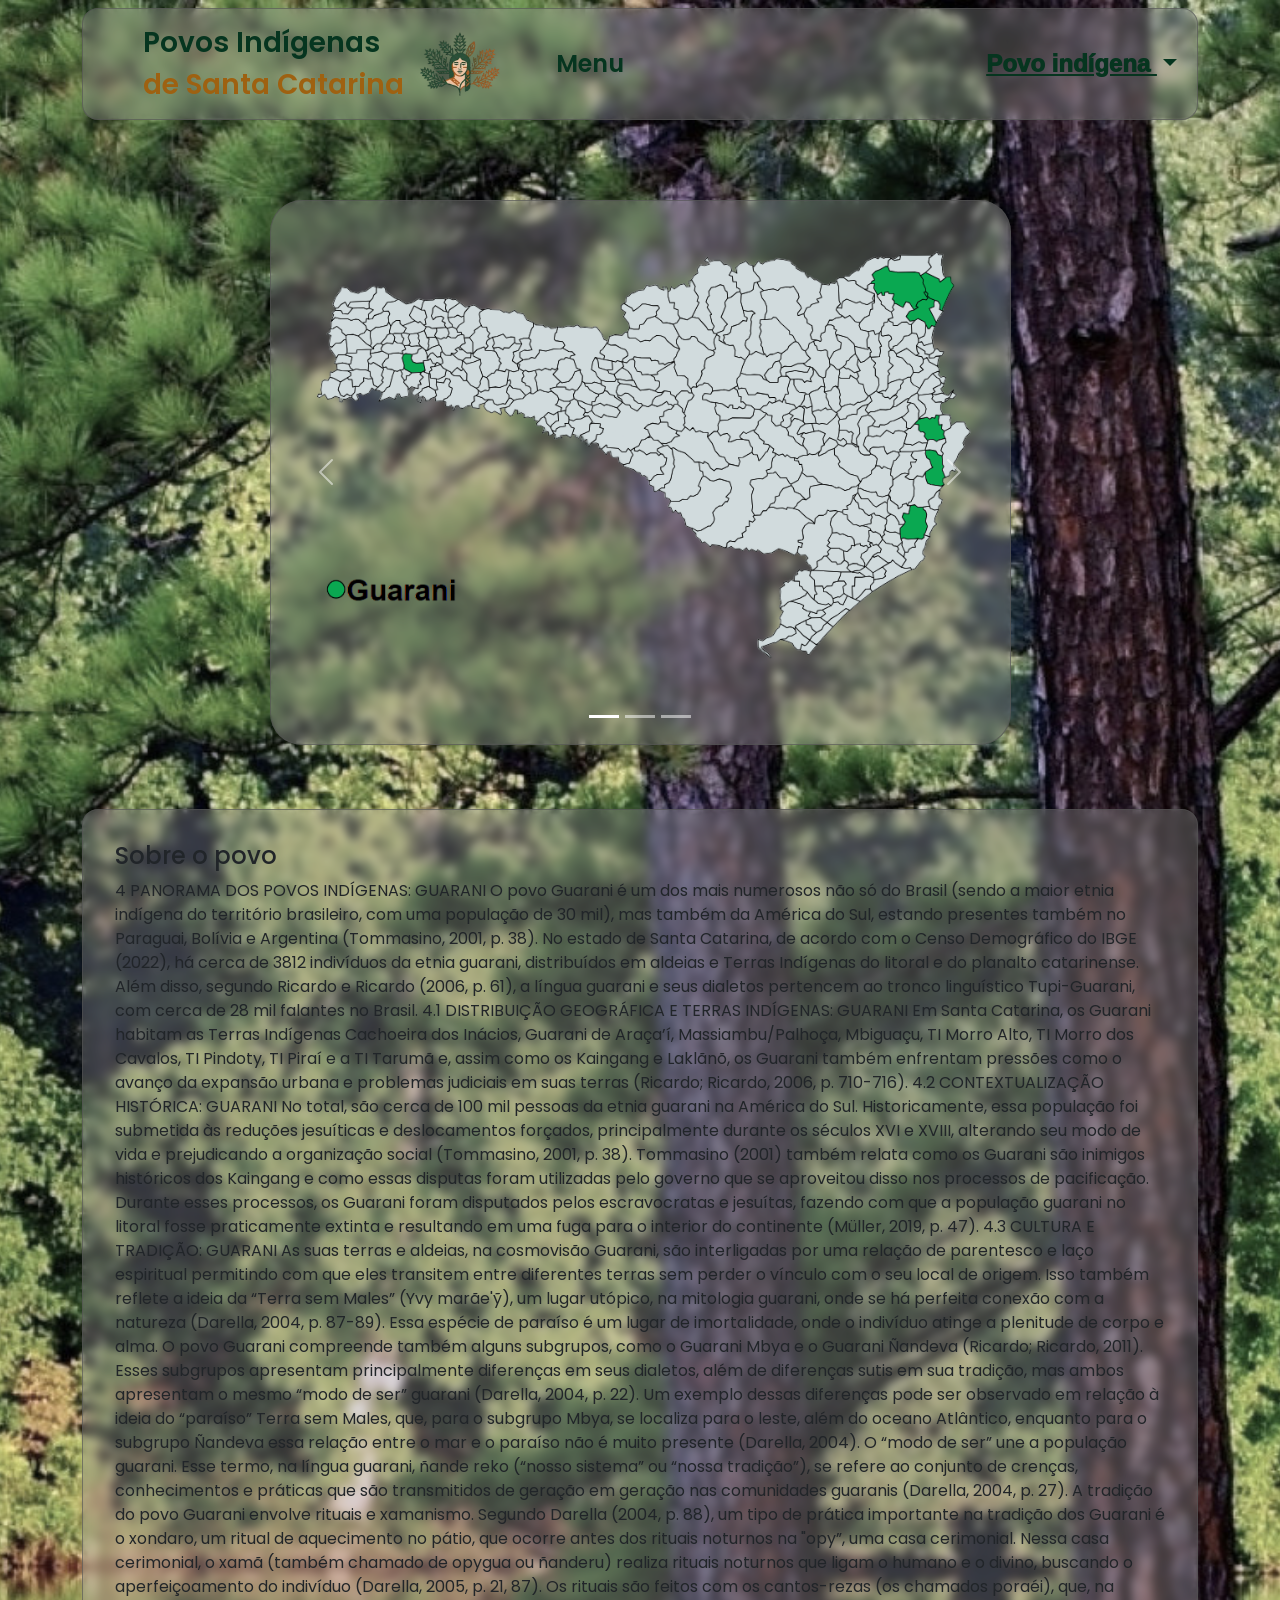
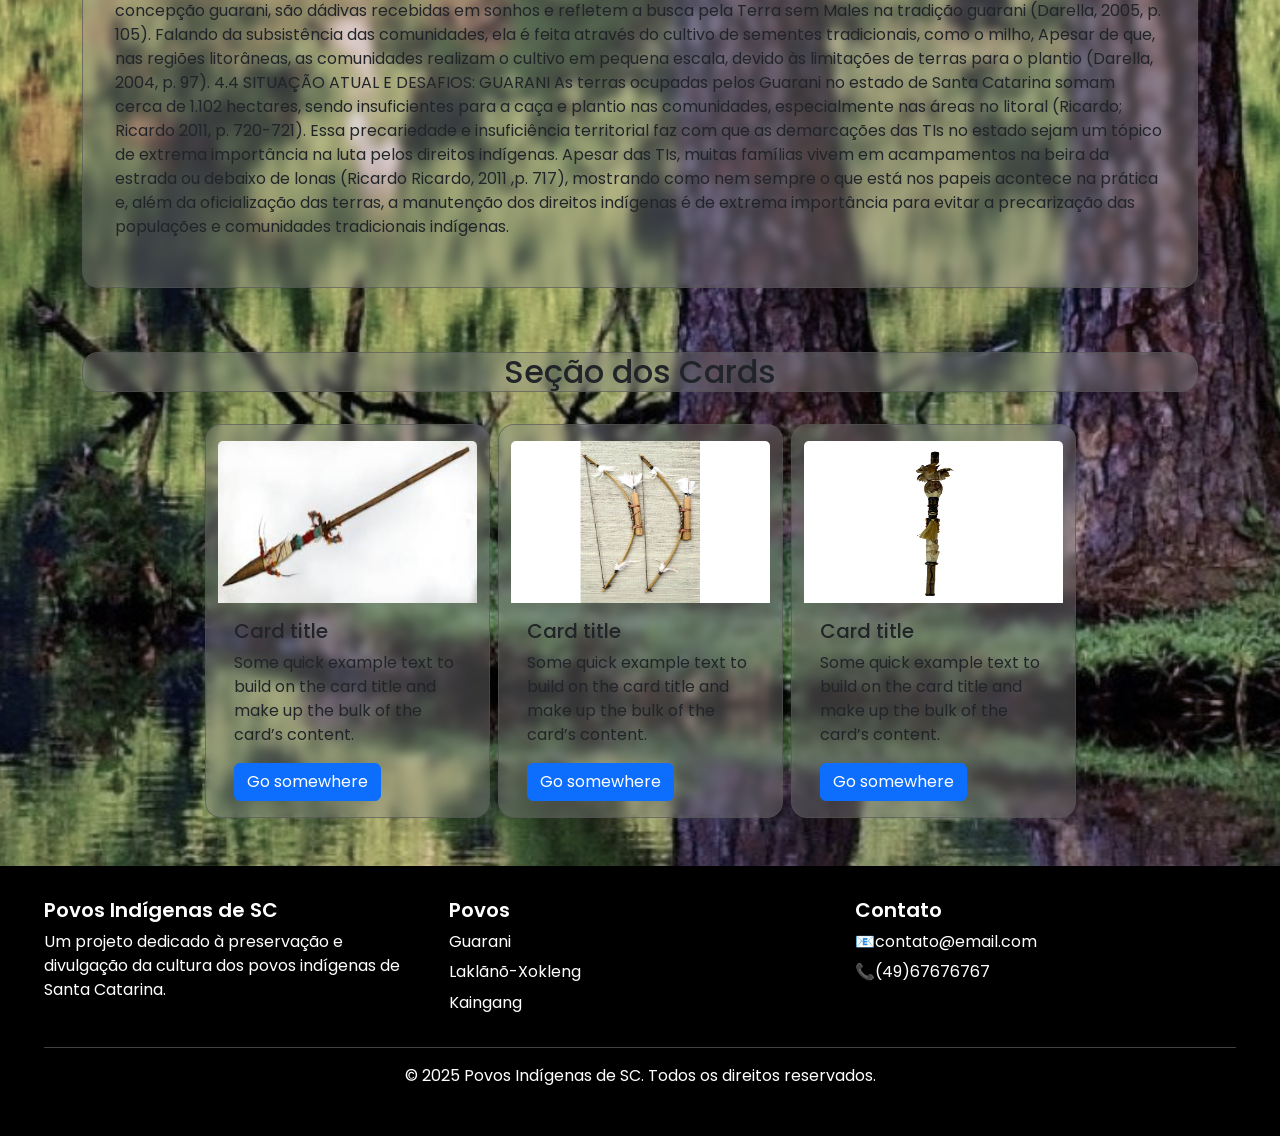
==== commit 53993f15: "textos" ====
--- a/guarani.html
+++ b/guarani.html
@@ -43,7 +43,7 @@
                                 <ul class="dropdown-menu">
                                     <li><a class="dropdown-item" id="Guarani" href="#">Guarani</a></li>
                                     <li><a class="dropdown-item" id="Xokleng" href="#">Laklãnõ-Xokleng</a></li>
-                                    <li><a class="dropdown-item" id="Kaingang" href="#">Kaingang</a></li>
+                                    <li><a class="dropdown-item" id="Kaingang" href="kaingang.html">Kaingang</a></li>
                                 </ul>
                             </li>
                         </ul>
@@ -90,10 +90,24 @@
             <div class="textinho">
 
                 <h2 class="fs-4">Sobre o povo</h2>
-                <p>Lorem ipsum dolor sit amet consectetur adipisicing elit. 
-                    Aut quam, corrupti nihil reiciendis et, voluptatem, beatae itaque 
-                    ipsam facere tempore sed ullam. Repellendus facilis atque fuga nulla 
-                    officiis sed ea.</p>
+                <p>4 PANORAMA DOS POVOS INDÍGENAS: GUARANI
+O povo Guarani é um dos mais numerosos não só do Brasil (sendo a maior etnia indígena do território brasileiro, com uma população de 30 mil), mas também da América do Sul, estando presentes também no Paraguai, Bolívia e Argentina (Tommasino, 2001, p. 38). No estado de Santa Catarina, de acordo com o Censo Demográfico do IBGE (2022), há cerca de 3812 indivíduos da etnia guarani, distribuídos em aldeias e Terras Indígenas do litoral e do planalto catarinense. 
+Além disso, segundo Ricardo e Ricardo (2006, p. 61), a língua guarani e seus dialetos pertencem ao tronco linguístico Tupi-Guarani, com cerca de 28 mil falantes no Brasil.
+4.1 DISTRIBUIÇÃO GEOGRÁFICA E TERRAS INDÍGENAS: GUARANI
+Em Santa Catarina, os Guarani habitam as Terras Indígenas Cachoeira dos Inácios, Guarani de Araça’í, Massiambu/Palhoça, Mbiguaçu, TI Morro Alto, TI Morro dos Cavalos, TI Pindoty, TI Piraí e a TI Tarumã e, assim como os Kaingang e Laklãnõ, os Guarani também enfrentam pressões como o avanço da expansão urbana e problemas judiciais em suas terras (Ricardo; Ricardo, 2006, p. 710-716).
+4.2 CONTEXTUALIZAÇÃO HISTÓRICA: GUARANI
+No total, são cerca de 100 mil pessoas da etnia guarani na América do Sul. Historicamente, essa população foi submetida às reduções jesuíticas e deslocamentos forçados, principalmente durante os séculos XVI e XVIII, alterando seu modo de vida e prejudicando a organização social (Tommasino, 2001, p. 38). Tommasino (2001) também relata como os Guarani são inimigos históricos dos Kaingang e como essas disputas foram utilizadas pelo governo que se aproveitou disso nos processos de pacificação.
+Durante esses processos, os Guarani foram disputados pelos escravocratas e jesuítas, fazendo com que a população guarani no litoral fosse praticamente extinta e resultando em uma fuga para o interior do continente (Müller, 2019, p. 47).
+4.3 CULTURA E TRADIÇÃO: GUARANI
+As suas terras e aldeias, na cosmovisão Guarani, são interligadas por uma relação de parentesco e laço espiritual permitindo com que eles transitem entre diferentes terras sem perder o vínculo com o seu local de origem. Isso também reflete a ideia da “Terra sem Males” (Yvy marãe'ỹ), um lugar utópico, na mitologia guarani, onde se há perfeita conexão com a natureza (Darella, 2004, p. 87-89). Essa espécie de paraíso é um lugar de imortalidade, onde o indivíduo atinge a plenitude de corpo e alma.
+O povo Guarani compreende também alguns subgrupos, como o Guarani Mbya e o Guarani Ñandeva (Ricardo; Ricardo, 2011). Esses subgrupos apresentam principalmente diferenças em seus dialetos, além de diferenças sutis em sua tradição, mas ambos apresentam o mesmo “modo de ser” guarani (Darella, 2004, p. 22). Um exemplo dessas diferenças pode ser observado em relação à ideia do “paraíso” Terra sem Males, que, para o subgrupo Mbya, se localiza para o leste, além do oceano Atlântico, enquanto para o subgrupo Ñandeva essa relação entre o mar e o paraíso não é muito presente (Darella, 2004).
+O “modo de ser” une a população guarani. Esse termo, na língua guarani, ñande reko (“nosso sistema” ou “nossa tradição”), se refere ao conjunto de crenças, conhecimentos e práticas que são transmitidos de geração em geração nas comunidades guaranis (Darella, 2004, p. 27).
+A tradição do povo Guarani envolve rituais e xamanismo. Segundo Darella (2004, p. 88), um tipo de prática importante na tradição dos Guarani é o xondaro, um ritual de aquecimento no pátio, que ocorre antes dos rituais noturnos na "opy”, uma casa cerimonial. Nessa casa cerimonial, o xamã (também chamado de opygua ou ñanderu) realiza rituais noturnos que ligam o humano e o divino, buscando o aperfeiçoamento do indivíduo (Darella, 2005, p. 21, 87). Os rituais são feitos com os cantos-rezas (os chamados poraéi), que, na concepção guarani, são dádivas recebidas em sonhos e refletem a busca pela Terra sem Males na tradição guarani (Darella, 2005, p. 105).
+Falando da subsistência das comunidades, ela é feita através do cultivo de sementes tradicionais, como o milho, Apesar de que, nas regiões litorâneas, as comunidades realizam o cultivo em pequena escala, devido às limitações de terras para o plantio (Darella, 2004, p. 97).
+4.4 SITUAÇÃO ATUAL E DESAFIOS: GUARANI
+As terras ocupadas pelos Guarani no estado de Santa Catarina somam cerca de 1.102 hectares, sendo insuficientes para a caça e plantio nas comunidades, especialmente nas áreas no litoral (Ricardo; Ricardo 2011, p. 720-721).
+Essa precariedade e insuficiência territorial faz com que as demarcações das TIs no estado sejam um tópico de extrema importância na luta pelos direitos indígenas. Apesar das TIs, muitas famílias vivem em acampamentos na beira da estrada ou debaixo de lonas (Ricardo Ricardo, 2011 ,p. 717), mostrando como nem sempre o que está nos papeis acontece na prática e, além da oficialização das terras, a manutenção dos direitos indígenas é de extrema importância para evitar a precarização das populações e comunidades tradicionais indígenas.
+</p>
                     
 
             </div>
@@ -157,7 +171,7 @@
                 <ul class="list-unstyled">
                     <li><a href="#">Guarani</a></li>
                     <li><a href="#">Laklãnõ-Xokleng</a></li>
-                    <li><a href="#">Kaingang</a></li>
+                    <li><a href="kaingang.html">Kaingang</a></li>
                 </ul>
             </div>
 
--- a/css/guarani.css
+++ b/css/guarani.css
@@ -16,7 +16,7 @@
 
 #Guarani {
     
-    color: #0aa851;
+    color: #086439;
     font-weight: 600;
     text-decoration: underline;
 
@@ -25,7 +25,7 @@
 
 #Kaingang {
     
-    color: #dc143c;                                                                                                                             
+    color: #9E6111;                                                                                                                             
   
 }
 body{
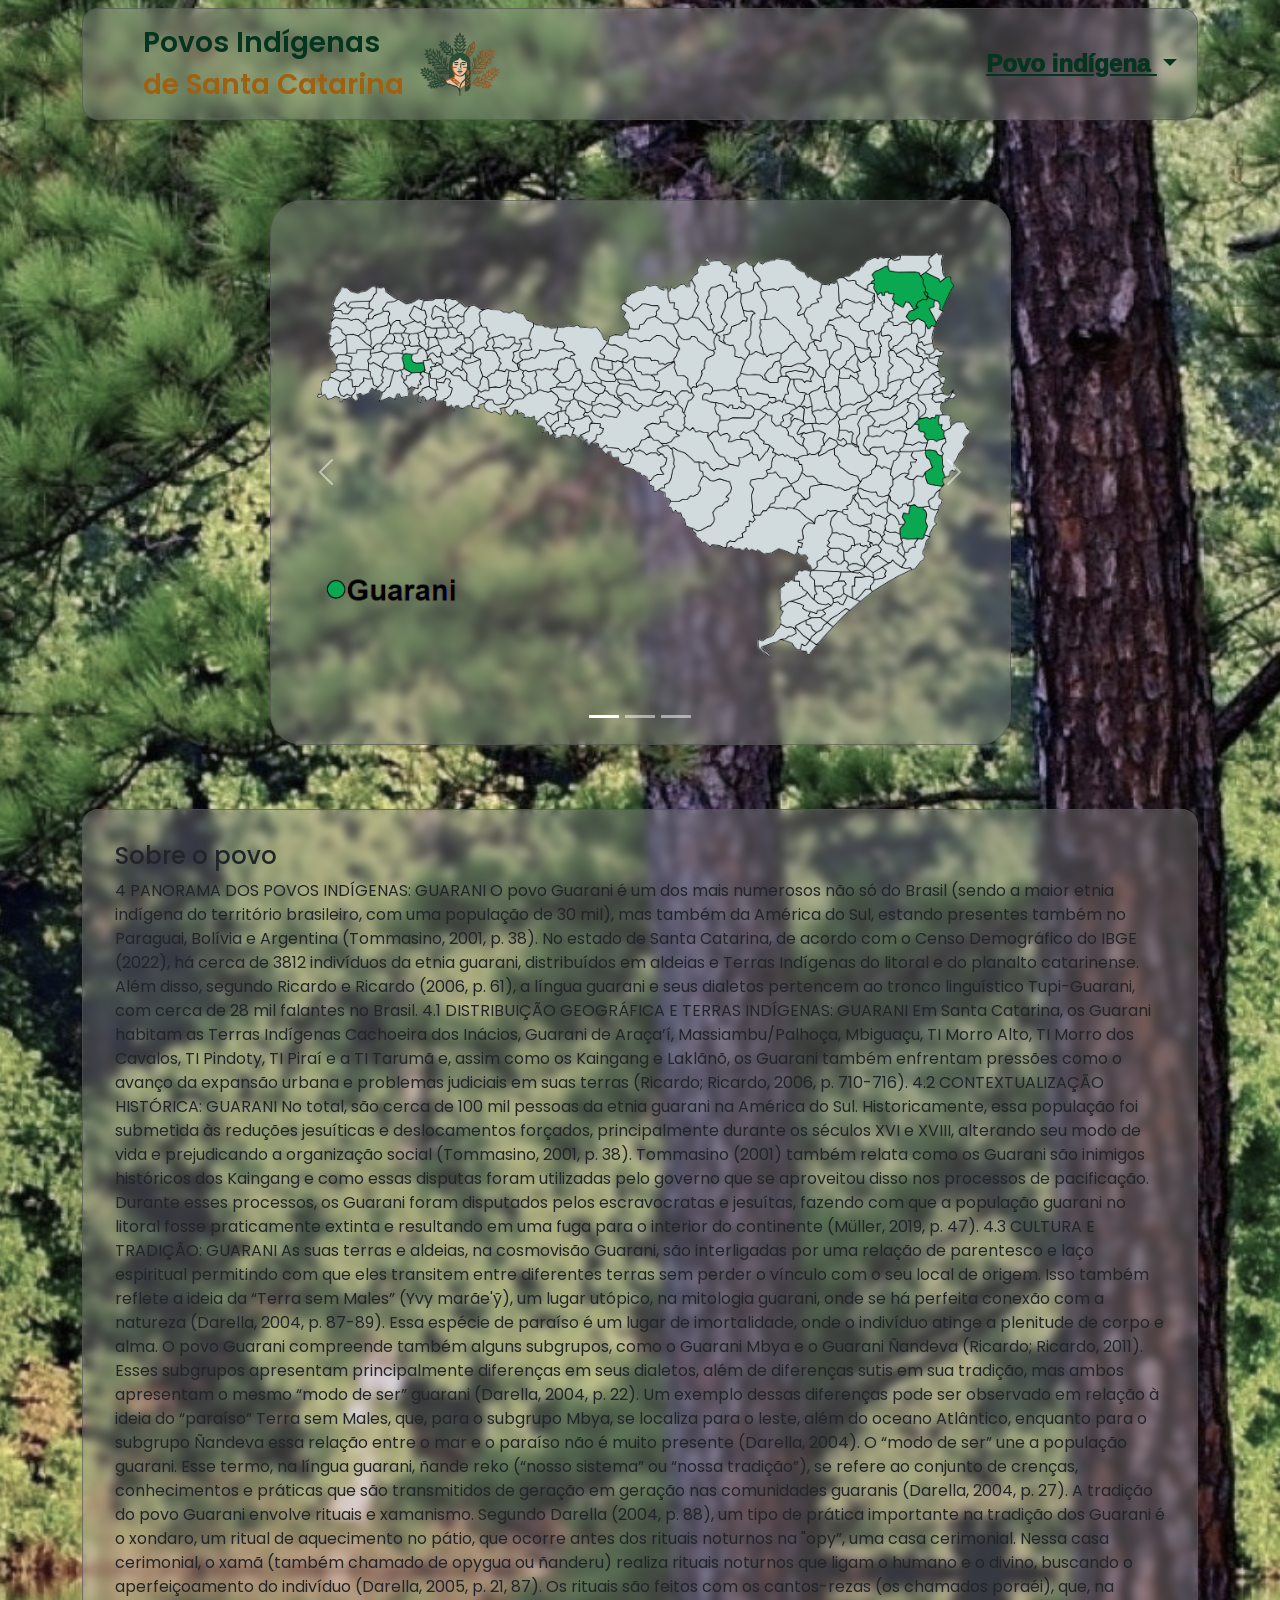
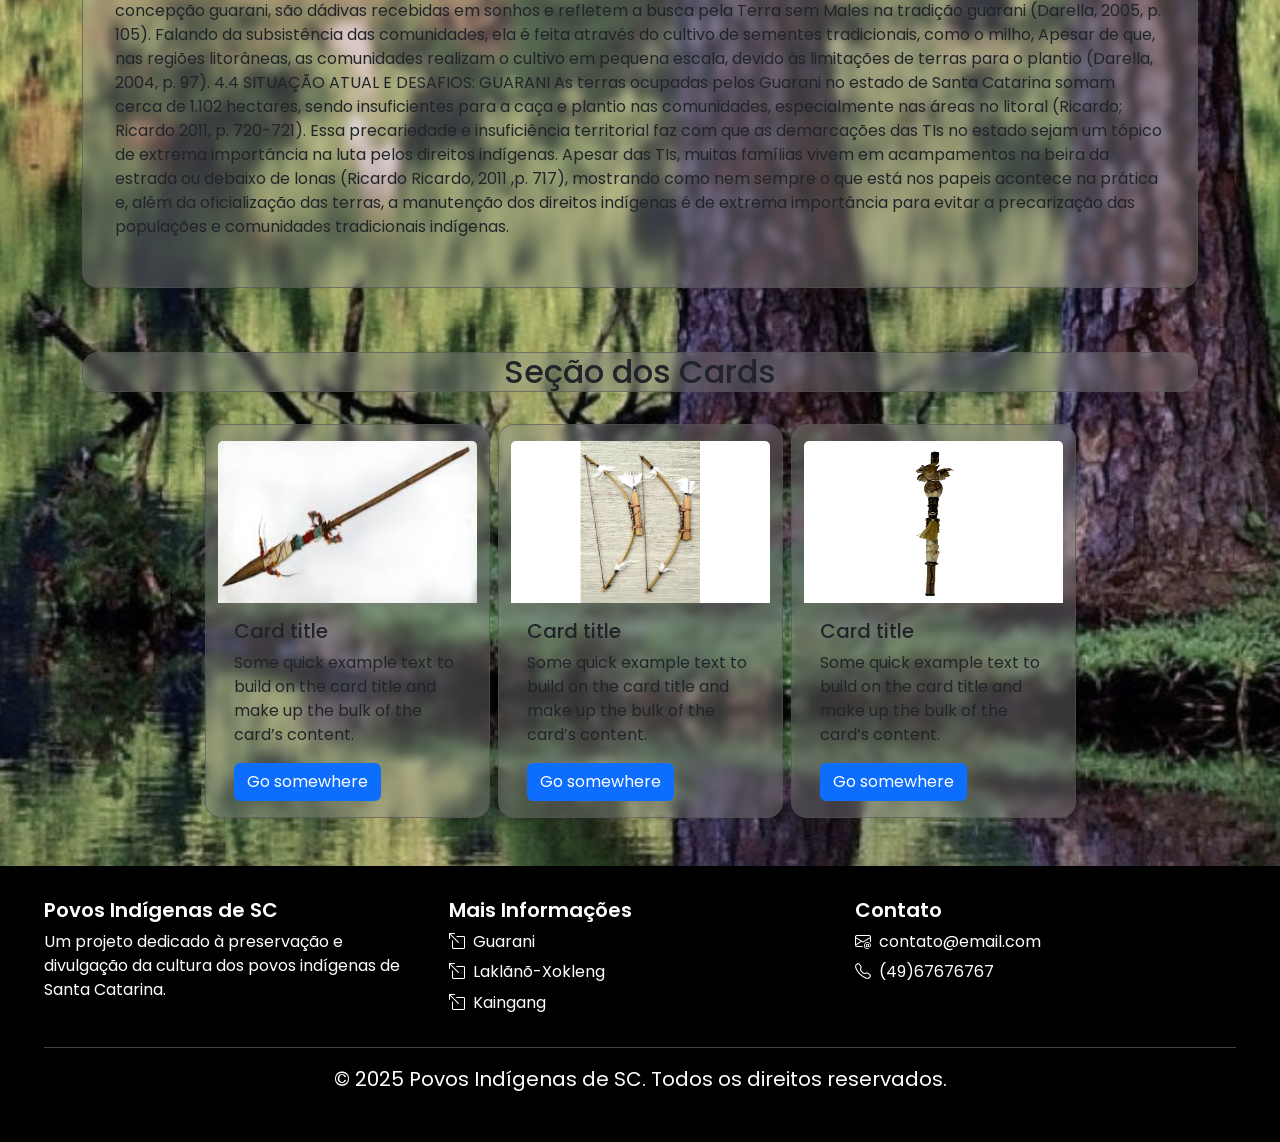
==== commit 9b065729: "Update guarani.html" ====
--- a/guarani.html
+++ b/guarani.html
@@ -5,6 +5,7 @@
     <meta charset="utf-8" />
     <meta name="viewport" content="width=device-width, initial-scale=1" />
     <link rel="icon" href="img/folha2.png">
+    <link rel="stylesheet" href="https://cdn.jsdelivr.net/npm/bootstrap-icons@1.13.1/font/bootstrap-icons.min.css">
     <title>Guarani-povos indigenas</title>
     <link href="https://cdn.jsdelivr.net/npm/bootstrap@5.3.8/dist/css/bootstrap.min.css" rel="stylesheet"
         integrity="sha384-sRIl4kxILFvY47J16cr9ZwB07vP4J8+LH7qKQnuqkuIAvNWLzeN8tE5YBujZqJLB" crossorigin="anonymous" />
@@ -14,13 +15,15 @@
 
 <body>
     <div class="container">
-        <header>
-
-
-
+           <header>
             <nav class="navbar navbar-expand-lg bg-body-tertiary">
                 <div class="container-fluid">
-                    <a class="navbar-brand d-flex justify-content-center align-items-center ms-5 me-5 fs-3" href="#"><div class="d-flex flex-column me-3" id="titulo-cor">Povos Indígenas <span>de Santa Catarina</span></div><div class="img-titulo"><img src="./img/logo insana.png" alt=""></div></a>
+                    <a class="navbar-brand d-flex justify-content-center align-items-center ms-5 me-5 fs-3"
+                        href="index.html">
+                        <div class="d-flex flex-column me-3" id="titulo-cor">Povos Indígenas <span>de Santa
+                                Catarina</span></div>
+                        <div class="img-titulo"><img src="./img/logo insana.png" alt=""></div>
+                    </a>
                     <button class="navbar-toggler" type="button" data-bs-toggle="collapse"
                         data-bs-target="#navbarNavDropdown" aria-controls="navbarNavDropdown" aria-expanded="false"
                         aria-label="Toggle navigation">
@@ -30,19 +33,14 @@
                     <div class="collapse navbar-collapse" id="navbarNavDropdown">
 
                         <ul class="navbar-nav w-100">
-                            <li class="nav-item">
-                                <a class="nav-link active fs-4" aria-current="page" href="index.html">Menu</a>
-                            </li>
-                            
-                            
-                            
-                            <li class="nav-item dropdown ms-auto" id="uff" >
-                                <a class="nav-link dropdown-toggle fs-4" href="#" role="button" id="Povo" data-bs-toggle="dropdown" aria-expanded="false">
+                            <li class="nav-item dropdown ms-auto" id="uff">
+                                <a class="nav-link dropdown-toggle fs-4" href="#" role="button" id="Povo"
+                                    data-bs-toggle="dropdown" aria-expanded="false">
                                     Povo indígena
                                 </a>
                                 <ul class="dropdown-menu">
-                                    <li><a class="dropdown-item" id="Guarani" href="#">Guarani</a></li>
-                                    <li><a class="dropdown-item" id="Xokleng" href="#">Laklãnõ-Xokleng</a></li>
+                                    <li><a class="dropdown-item" id="Guarani" href="guarani.html">Guarani</a></li>
+                                    <li><a class="dropdown-item" id="Xokleng" href="xokleng.html">Laklãnõ-Xokleng</a></li>
                                     <li><a class="dropdown-item" id="Kaingang" href="kaingang.html">Kaingang</a></li>
                                 </ul>
                             </li>
@@ -52,6 +50,7 @@
                 </div>
             </nav>
         </header>
+
 
         <main>
             <div class="row">
@@ -157,42 +156,49 @@
         </sextion>
       
     </div>
-     <footer class="mt-5">
-    <div class="container-fluid">
-        <div class="row gy-4">
-            
-            <div class="col-12 col-md-4">
-                <h5>Povos Indígenas de SC</h5>
-                <p>Um projeto dedicado à preservação e divulgação da cultura dos povos indígenas de Santa Catarina.</p>
-            </div>
-
-            <div class="col-12 col-md-4">
-                <h5>Povos</h5>
-                <ul class="list-unstyled">
-                    <li><a href="#">Guarani</a></li>
-                    <li><a href="#">Laklãnõ-Xokleng</a></li>
-                    <li><a href="kaingang.html">Kaingang</a></li>
-                </ul>
-            </div>
-
-            <div class="col-12 col-md-4">
-                <h5>Contato</h5>
-                <ul class="list-unstyled">
-                    <li>📧contato@email.com</li>
-                    <li>📞(49)67676767</li>
-                </ul>
-            </div>
-
+        <footer class="mt-5">
+        <div class="container-fluid">
+            <div class="row gy-4">
+
+                <div class="col-12 col-md-4">
+                    <h5 class="fs-5">Povos Indígenas de SC</h5>
+                    <p class="fs-7">Um projeto dedicado à preservação e divulgação da cultura dos povos indígenas de
+                        Santa Catarina.</p>
+                </div>
+
+                <div class="col-12 col-md-4">
+                    <h5 class="fs-5">Mais Informações</h5>
+                    <ul class="list-unstyled fs-7">
+                        <li><a href="guarani.html" id="GuaraniFooter">
+                                <i class="bi bi-box-arrow-up-left me-1"></i>
+                                Guarani</a></li>
+                        <li><a href="xokleng.html" id="XoklengFooter">
+                                <i class="bi bi-box-arrow-up-left me-1"></i>
+                                Laklãnõ-Xokleng</a></li>
+                        <li><a href="kaingang.html" id="KaingangFooter">
+                                <i class="bi bi-box-arrow-up-left me-1"></i>
+                                Kaingang</a></li>
+                    </ul>
+                </div>
+
+                <div class="col-12 col-md-4">
+                    <h5 class="fs-5">Contato</h5>
+                    <ul class="list-unstyled fs-7">
+                        <li><i class="bi bi-envelope-at me-1"></i> contato@email.com</li>
+                        <li><i class="bi bi-telephone me-1"></i> (49)67676767</li>
+                    </ul>
+                </div>
+
+            </div>
+
+            <hr>
+            <p class="text-center fs-5">© 2025 Povos Indígenas de SC. Todos os direitos reservados.</p>
         </div>
-
-        <hr>
-        <p class="text-center">© 2025 Povos Indígenas de SC. Todos os direitos reservados.</p>
-    </div>
-</footer>   
+    </footer>  
 
     <script src="https://cdn.jsdelivr.net/npm/bootstrap@5.3.8/dist/js/bootstrap.bundle.min.js"
         integrity="sha384-FKyoEForCGlyvwx9Hj09JcYn3nv7wiPVlz7YYwJrWVcXK/BmnVDxM+D2scQbITxI"
         crossorigin="anonymous"></script>
 </body>
 
-</html>+</html>
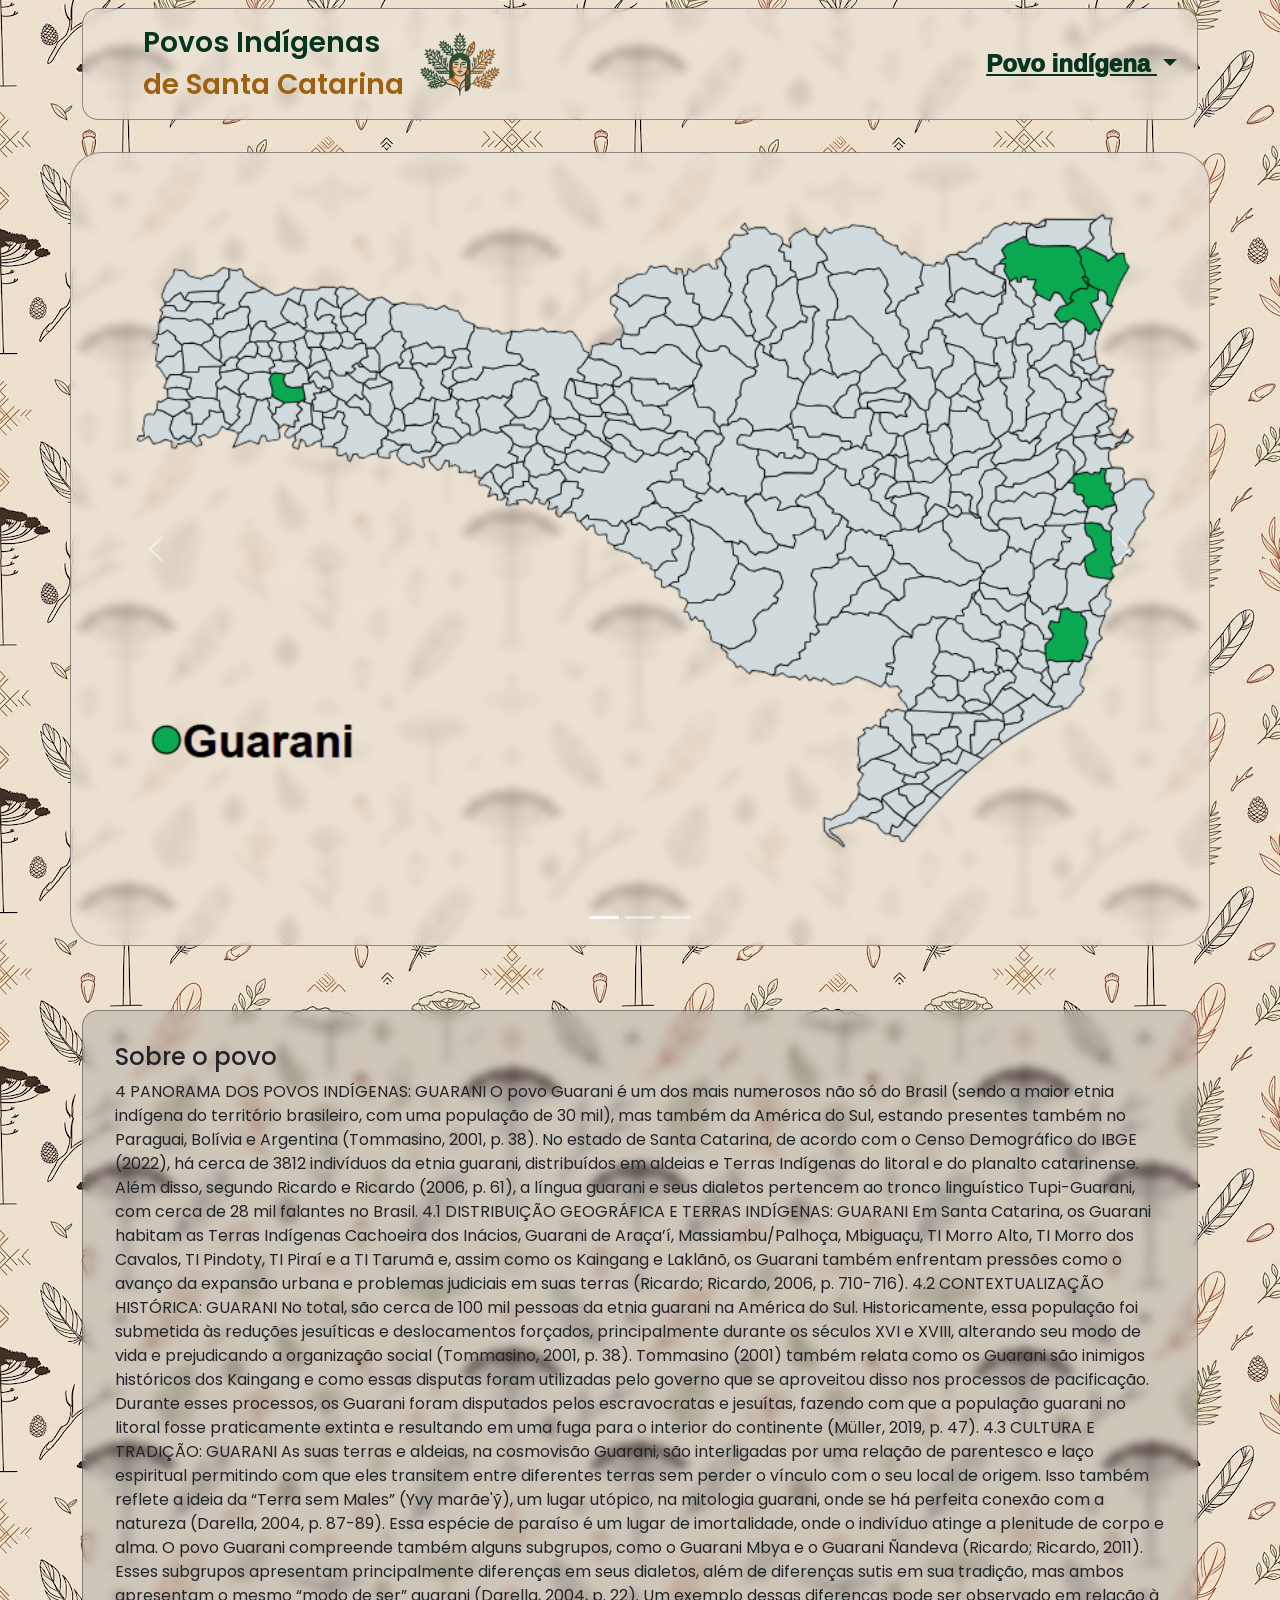
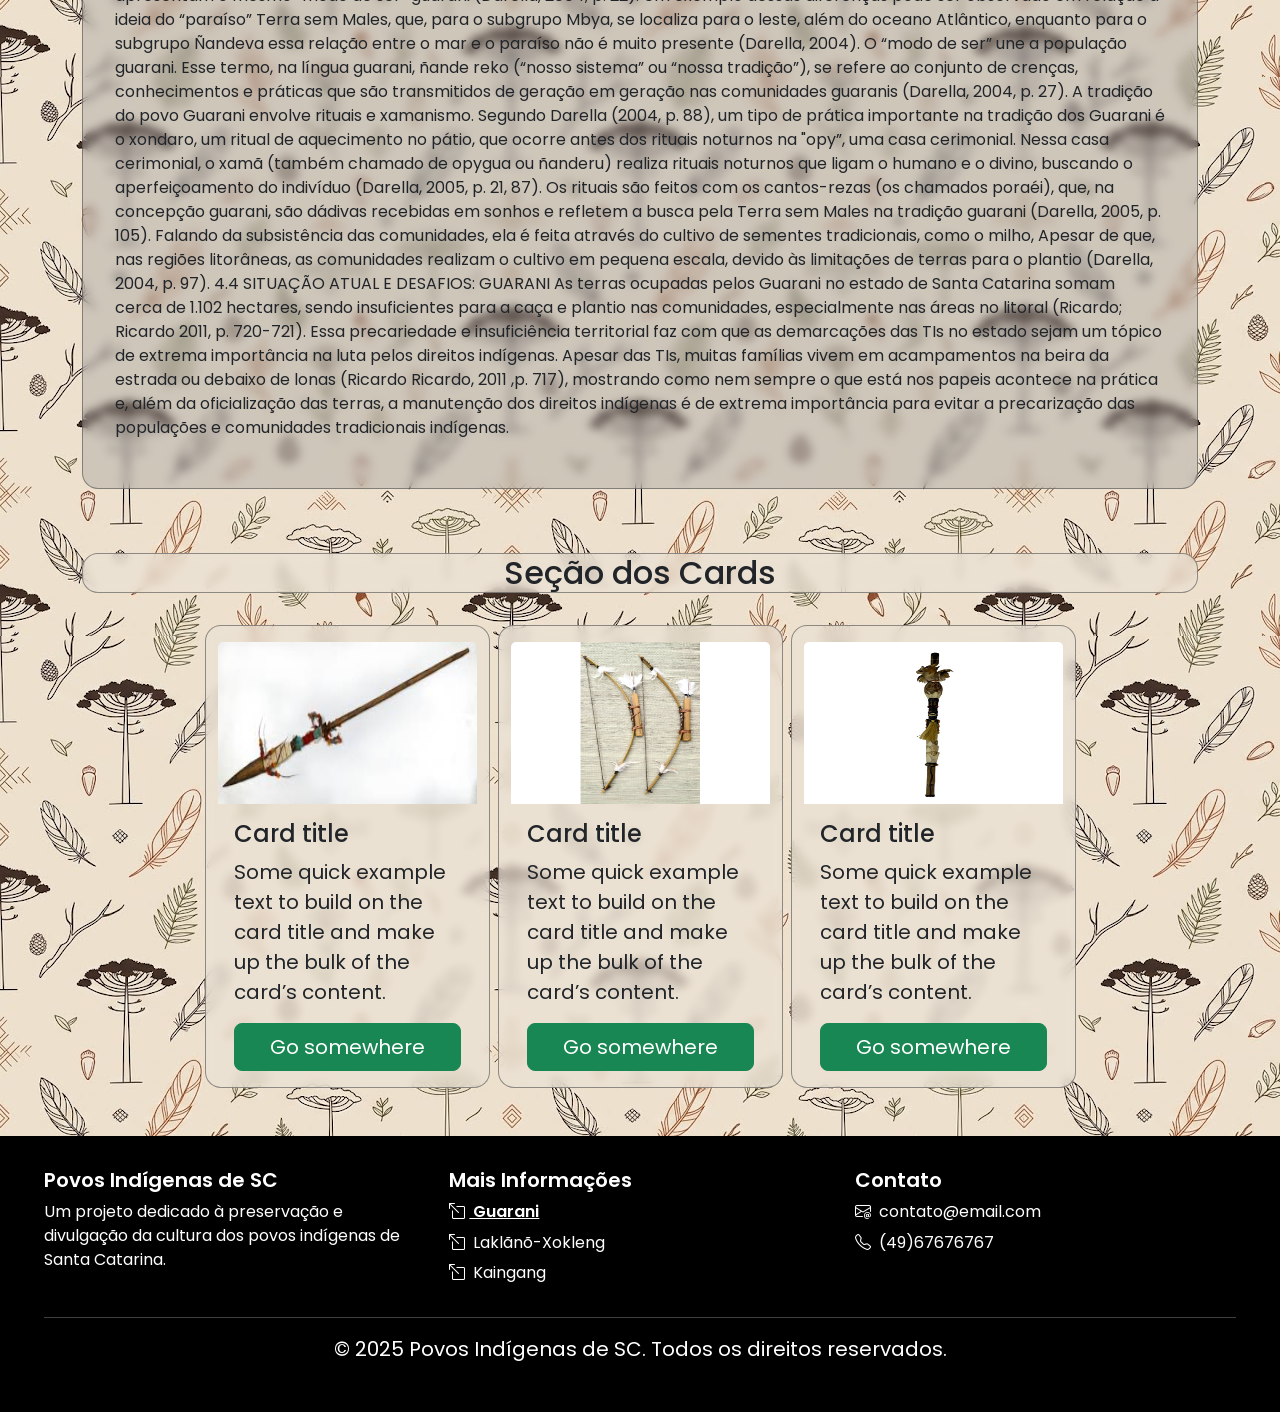
==== commit 026b0a76: "Add files via upload" ====
--- a/guarani.html
+++ b/guarani.html
@@ -1,5 +1,5 @@
 <!DOCTYPE html>
-<html lang="en">
+<html lang="pt-br">
 
 <head>
     <meta charset="utf-8" />
@@ -15,7 +15,7 @@
 
 <body>
     <div class="container">
-           <header>
+        <header>
             <nav class="navbar navbar-expand-lg bg-body-tertiary">
                 <div class="container-fluid">
                     <a class="navbar-brand d-flex justify-content-center align-items-center ms-5 me-5 fs-3"
@@ -40,7 +40,8 @@
                                 </a>
                                 <ul class="dropdown-menu">
                                     <li><a class="dropdown-item" id="Guarani" href="guarani.html">Guarani</a></li>
-                                    <li><a class="dropdown-item" id="Xokleng" href="xokleng.html">Laklãnõ-Xokleng</a></li>
+                                    <li><a class="dropdown-item" id="Xokleng" href="xokleng.html">Laklãnõ-Xokleng</a>
+                                    </li>
                                     <li><a class="dropdown-item" id="Kaingang" href="kaingang.html">Kaingang</a></li>
                                 </ul>
                             </li>
@@ -90,73 +91,114 @@
 
                 <h2 class="fs-4">Sobre o povo</h2>
                 <p>4 PANORAMA DOS POVOS INDÍGENAS: GUARANI
-O povo Guarani é um dos mais numerosos não só do Brasil (sendo a maior etnia indígena do território brasileiro, com uma população de 30 mil), mas também da América do Sul, estando presentes também no Paraguai, Bolívia e Argentina (Tommasino, 2001, p. 38). No estado de Santa Catarina, de acordo com o Censo Demográfico do IBGE (2022), há cerca de 3812 indivíduos da etnia guarani, distribuídos em aldeias e Terras Indígenas do litoral e do planalto catarinense. 
-Além disso, segundo Ricardo e Ricardo (2006, p. 61), a língua guarani e seus dialetos pertencem ao tronco linguístico Tupi-Guarani, com cerca de 28 mil falantes no Brasil.
-4.1 DISTRIBUIÇÃO GEOGRÁFICA E TERRAS INDÍGENAS: GUARANI
-Em Santa Catarina, os Guarani habitam as Terras Indígenas Cachoeira dos Inácios, Guarani de Araça’í, Massiambu/Palhoça, Mbiguaçu, TI Morro Alto, TI Morro dos Cavalos, TI Pindoty, TI Piraí e a TI Tarumã e, assim como os Kaingang e Laklãnõ, os Guarani também enfrentam pressões como o avanço da expansão urbana e problemas judiciais em suas terras (Ricardo; Ricardo, 2006, p. 710-716).
-4.2 CONTEXTUALIZAÇÃO HISTÓRICA: GUARANI
-No total, são cerca de 100 mil pessoas da etnia guarani na América do Sul. Historicamente, essa população foi submetida às reduções jesuíticas e deslocamentos forçados, principalmente durante os séculos XVI e XVIII, alterando seu modo de vida e prejudicando a organização social (Tommasino, 2001, p. 38). Tommasino (2001) também relata como os Guarani são inimigos históricos dos Kaingang e como essas disputas foram utilizadas pelo governo que se aproveitou disso nos processos de pacificação.
-Durante esses processos, os Guarani foram disputados pelos escravocratas e jesuítas, fazendo com que a população guarani no litoral fosse praticamente extinta e resultando em uma fuga para o interior do continente (Müller, 2019, p. 47).
-4.3 CULTURA E TRADIÇÃO: GUARANI
-As suas terras e aldeias, na cosmovisão Guarani, são interligadas por uma relação de parentesco e laço espiritual permitindo com que eles transitem entre diferentes terras sem perder o vínculo com o seu local de origem. Isso também reflete a ideia da “Terra sem Males” (Yvy marãe'ỹ), um lugar utópico, na mitologia guarani, onde se há perfeita conexão com a natureza (Darella, 2004, p. 87-89). Essa espécie de paraíso é um lugar de imortalidade, onde o indivíduo atinge a plenitude de corpo e alma.
-O povo Guarani compreende também alguns subgrupos, como o Guarani Mbya e o Guarani Ñandeva (Ricardo; Ricardo, 2011). Esses subgrupos apresentam principalmente diferenças em seus dialetos, além de diferenças sutis em sua tradição, mas ambos apresentam o mesmo “modo de ser” guarani (Darella, 2004, p. 22). Um exemplo dessas diferenças pode ser observado em relação à ideia do “paraíso” Terra sem Males, que, para o subgrupo Mbya, se localiza para o leste, além do oceano Atlântico, enquanto para o subgrupo Ñandeva essa relação entre o mar e o paraíso não é muito presente (Darella, 2004).
-O “modo de ser” une a população guarani. Esse termo, na língua guarani, ñande reko (“nosso sistema” ou “nossa tradição”), se refere ao conjunto de crenças, conhecimentos e práticas que são transmitidos de geração em geração nas comunidades guaranis (Darella, 2004, p. 27).
-A tradição do povo Guarani envolve rituais e xamanismo. Segundo Darella (2004, p. 88), um tipo de prática importante na tradição dos Guarani é o xondaro, um ritual de aquecimento no pátio, que ocorre antes dos rituais noturnos na "opy”, uma casa cerimonial. Nessa casa cerimonial, o xamã (também chamado de opygua ou ñanderu) realiza rituais noturnos que ligam o humano e o divino, buscando o aperfeiçoamento do indivíduo (Darella, 2005, p. 21, 87). Os rituais são feitos com os cantos-rezas (os chamados poraéi), que, na concepção guarani, são dádivas recebidas em sonhos e refletem a busca pela Terra sem Males na tradição guarani (Darella, 2005, p. 105).
-Falando da subsistência das comunidades, ela é feita através do cultivo de sementes tradicionais, como o milho, Apesar de que, nas regiões litorâneas, as comunidades realizam o cultivo em pequena escala, devido às limitações de terras para o plantio (Darella, 2004, p. 97).
-4.4 SITUAÇÃO ATUAL E DESAFIOS: GUARANI
-As terras ocupadas pelos Guarani no estado de Santa Catarina somam cerca de 1.102 hectares, sendo insuficientes para a caça e plantio nas comunidades, especialmente nas áreas no litoral (Ricardo; Ricardo 2011, p. 720-721).
-Essa precariedade e insuficiência territorial faz com que as demarcações das TIs no estado sejam um tópico de extrema importância na luta pelos direitos indígenas. Apesar das TIs, muitas famílias vivem em acampamentos na beira da estrada ou debaixo de lonas (Ricardo Ricardo, 2011 ,p. 717), mostrando como nem sempre o que está nos papeis acontece na prática e, além da oficialização das terras, a manutenção dos direitos indígenas é de extrema importância para evitar a precarização das populações e comunidades tradicionais indígenas.
-</p>
-                    
+                    O povo Guarani é um dos mais numerosos não só do Brasil (sendo a maior etnia indígena do território
+                    brasileiro, com uma população de 30 mil), mas também da América do Sul, estando presentes também no
+                    Paraguai, Bolívia e Argentina (Tommasino, 2001, p. 38). No estado de Santa Catarina, de acordo com o
+                    Censo Demográfico do IBGE (2022), há cerca de 3812 indivíduos da etnia guarani, distribuídos em
+                    aldeias e Terras Indígenas do litoral e do planalto catarinense.
+                    Além disso, segundo Ricardo e Ricardo (2006, p. 61), a língua guarani e seus dialetos pertencem ao
+                    tronco linguístico Tupi-Guarani, com cerca de 28 mil falantes no Brasil.
+                    4.1 DISTRIBUIÇÃO GEOGRÁFICA E TERRAS INDÍGENAS: GUARANI
+                    Em Santa Catarina, os Guarani habitam as Terras Indígenas Cachoeira dos Inácios, Guarani de Araça’í,
+                    Massiambu/Palhoça, Mbiguaçu, TI Morro Alto, TI Morro dos Cavalos, TI Pindoty, TI Piraí e a TI Tarumã
+                    e, assim como os Kaingang e Laklãnõ, os Guarani também enfrentam pressões como o avanço da expansão
+                    urbana e problemas judiciais em suas terras (Ricardo; Ricardo, 2006, p. 710-716).
+                    4.2 CONTEXTUALIZAÇÃO HISTÓRICA: GUARANI
+                    No total, são cerca de 100 mil pessoas da etnia guarani na América do Sul. Historicamente, essa
+                    população foi submetida às reduções jesuíticas e deslocamentos forçados, principalmente durante os
+                    séculos XVI e XVIII, alterando seu modo de vida e prejudicando a organização social (Tommasino,
+                    2001, p. 38). Tommasino (2001) também relata como os Guarani são inimigos históricos dos Kaingang e
+                    como essas disputas foram utilizadas pelo governo que se aproveitou disso nos processos de
+                    pacificação.
+                    Durante esses processos, os Guarani foram disputados pelos escravocratas e jesuítas, fazendo com que
+                    a população guarani no litoral fosse praticamente extinta e resultando em uma fuga para o interior
+                    do continente (Müller, 2019, p. 47).
+                    4.3 CULTURA E TRADIÇÃO: GUARANI
+                    As suas terras e aldeias, na cosmovisão Guarani, são interligadas por uma relação de parentesco e
+                    laço espiritual permitindo com que eles transitem entre diferentes terras sem perder o vínculo com o
+                    seu local de origem. Isso também reflete a ideia da “Terra sem Males” (Yvy marãe'ỹ), um lugar
+                    utópico, na mitologia guarani, onde se há perfeita conexão com a natureza (Darella, 2004, p. 87-89).
+                    Essa espécie de paraíso é um lugar de imortalidade, onde o indivíduo atinge a plenitude de corpo e
+                    alma.
+                    O povo Guarani compreende também alguns subgrupos, como o Guarani Mbya e o Guarani Ñandeva (Ricardo;
+                    Ricardo, 2011). Esses subgrupos apresentam principalmente diferenças em seus dialetos, além de
+                    diferenças sutis em sua tradição, mas ambos apresentam o mesmo “modo de ser” guarani (Darella, 2004,
+                    p. 22). Um exemplo dessas diferenças pode ser observado em relação à ideia do “paraíso” Terra sem
+                    Males, que, para o subgrupo Mbya, se localiza para o leste, além do oceano Atlântico, enquanto para
+                    o subgrupo Ñandeva essa relação entre o mar e o paraíso não é muito presente (Darella, 2004).
+                    O “modo de ser” une a população guarani. Esse termo, na língua guarani, ñande reko (“nosso sistema”
+                    ou “nossa tradição”), se refere ao conjunto de crenças, conhecimentos e práticas que são
+                    transmitidos de geração em geração nas comunidades guaranis (Darella, 2004, p. 27).
+                    A tradição do povo Guarani envolve rituais e xamanismo. Segundo Darella (2004, p. 88), um tipo de
+                    prática importante na tradição dos Guarani é o xondaro, um ritual de aquecimento no pátio, que
+                    ocorre antes dos rituais noturnos na "opy”, uma casa cerimonial. Nessa casa cerimonial, o xamã
+                    (também chamado de opygua ou ñanderu) realiza rituais noturnos que ligam o humano e o divino,
+                    buscando o aperfeiçoamento do indivíduo (Darella, 2005, p. 21, 87). Os rituais são feitos com os
+                    cantos-rezas (os chamados poraéi), que, na concepção guarani, são dádivas recebidas em sonhos e
+                    refletem a busca pela Terra sem Males na tradição guarani (Darella, 2005, p. 105).
+                    Falando da subsistência das comunidades, ela é feita através do cultivo de sementes tradicionais,
+                    como o milho, Apesar de que, nas regiões litorâneas, as comunidades realizam o cultivo em pequena
+                    escala, devido às limitações de terras para o plantio (Darella, 2004, p. 97).
+                    4.4 SITUAÇÃO ATUAL E DESAFIOS: GUARANI
+                    As terras ocupadas pelos Guarani no estado de Santa Catarina somam cerca de 1.102 hectares, sendo
+                    insuficientes para a caça e plantio nas comunidades, especialmente nas áreas no litoral (Ricardo;
+                    Ricardo 2011, p. 720-721).
+                    Essa precariedade e insuficiência territorial faz com que as demarcações das TIs no estado sejam um
+                    tópico de extrema importância na luta pelos direitos indígenas. Apesar das TIs, muitas famílias
+                    vivem em acampamentos na beira da estrada ou debaixo de lonas (Ricardo Ricardo, 2011 ,p. 717),
+                    mostrando como nem sempre o que está nos papeis acontece na prática e, além da oficialização das
+                    terras, a manutenção dos direitos indígenas é de extrema importância para evitar a precarização das
+                    populações e comunidades tradicionais indígenas.
+                </p>
+
 
             </div>
         </main>
         <sextion class="section-cards">
-            <h2>Seção dos Cards</h2>
-            <div
-                class="row container-cards gap-2 d-flex justify-content-center align-items-center">
-
-                <div class="card col-3">
+            <h2 class="fs-2">Seção dos Cards</h2>
+            <div class="row container-cards gap-2 d-flex justify-content-center align-items-center">
+
+                <div class="card col-lg-3 col-md-5 col-sm-12">
                     <img src="img/gueee.jpg" class="card-img-top" alt="..." />
-                    <div class="card-body">
-                        <h5 class="card-title">Card title</h5>
-                        <p class="card-text">
+                    <div class="card-body d-flex flex-column justify-content-center">
+                        <h5 class="card-title fs-4">Card title</h5>
+                        <p class="card-text fs-5">
                             Some quick example text to build on the card title and make up
                             the bulk of the card’s content.
                         </p>
-                        <a href="#" class="btn btn-primary">Go somewhere</a>
-                    </div>
-                </div>
-
-                <div class="card col-3">
+                        <a href="#" class="btn btn-success btn-lg">Go somewhere</a>
+                    </div>
+                </div>
+
+                <div class="card col-lg-3 col-md-5 col-sm-12">
                     <img src="img/guaaaa.jpg" class="card-img-top" alt="..." />
-                    <div class="card-body">
-                        <h5 class="card-title">Card title</h5>
-                        <p class="card-text">
+                    <div class="card-body d-flex flex-column justify-content-center">
+                        <h5 class="card-title fs-4">Card title</h5>
+                        <p class="card-text fs-5">
                             Some quick example text to build on the card title and make up
                             the bulk of the card’s content.
                         </p>
-                        <a href="#" class="btn btn-primary">Go somewhere</a>
-                    </div>
-                </div>
-
-                <div class="card col-3">
+                        <a href="#" class="btn btn-success btn-lg">Go somewhere</a>
+                    </div>
+                </div>
+
+                <div class="card col-lg-3 col-md-5 col-sm-12">
                     <img src="img/guooo.jpg" class="card-img-top" alt="..." />
-                    <div class="card-body">
-                        <h5 class="card-title">Card title</h5>
-                        <p class="card-text">
+                    <div class="card-body d-flex flex-column justify-content-center">
+                        <h5 class="card-title fs-4">Card title</h5>
+                        <p class="card-text fs-5">
                             Some quick example text to build on the card title and make up
                             the bulk of the card’s content.
                         </p>
-                        <a href="#" class="btn btn-primary">Go somewhere</a>
+                        <a href="#" class="btn btn-success btn-lg">Go somewhere</a>
                     </div>
                 </div>
 
             </div>
         </sextion>
-      
+
     </div>
-        <footer class="mt-5">
+    <footer class="mt-5">
         <div class="container-fluid">
             <div class="row gy-4">
 
@@ -194,11 +236,11 @@
             <hr>
             <p class="text-center fs-5">© 2025 Povos Indígenas de SC. Todos os direitos reservados.</p>
         </div>
-    </footer>  
+    </footer>
 
     <script src="https://cdn.jsdelivr.net/npm/bootstrap@5.3.8/dist/js/bootstrap.bundle.min.js"
         integrity="sha384-FKyoEForCGlyvwx9Hj09JcYn3nv7wiPVlz7YYwJrWVcXK/BmnVDxM+D2scQbITxI"
         crossorigin="anonymous"></script>
 </body>
 
-</html>
+</html>
--- a/css/guarani.css
+++ b/css/guarani.css
@@ -1,60 +1,50 @@
 @import url('https://fonts.googleapis.com/css2?family=Poppins:ital,wght@0,100;0,200;0,300;0,400;0,500;0,600;0,700;0,800;0,900;1,100;1,200;1,300;1,400;1,500;1,600;1,700;1,800;1,900&display=swap');
 
-*,
-*::before,
-*::after {
+* {
     box-sizing: border-box;
+    padding: 0;
+    margin: 0;
+    font-family: 'Poppins', sans-serif;
 }
 
 body {
-    font-family: 'Poppins', sans-serif;
-}
-
-#Xokleng {
-    color: #05b0b6;
-}
-
-#Guarani {
-    
-    color: #086439;
-    font-weight: 600;
-    text-decoration: underline;
-
-}
-
-
-#Kaingang {
-    
-    color: #9E6111;                                                                                                                             
-  
-}
-body{
-      background-image: url("../img/REAL-REAL-aura.jpg");
-    background-size: cover;
-    background-position: center;
-    background-repeat: no-repeat;
-    min-height: 100vh;
+    background-image: url("../img/auraoficial.png");
+    background-repeat: repeat;
     display: flex;
     flex-direction: column;
 }
-.navbar{
-
-    font-weight: 600;
-    border-radius: 1rem;
-    background-color: rgba(150, 150, 150, 0.349) !important;
+
+#Xokleng {
+    color: #1C77C3;
+}
+
+#Guarani {
+
+    color: #086439;
+    font-weight: 600;
+    text-decoration: underline;
+}
+
+#Kaingang {
+    color: #9E6111;
+}
+
+.navbar {
+    font-weight: 600;
+    border-radius: 1rem;
+    background-color: rgba(235, 226, 213, 0.685) !important;
     backdrop-filter: blur(5px) !important;
     border: 0.1rem solid rgba(82, 82, 82, 0.616) !important;
     margin-top: 0.5rem;
-    margin-bottom: 5rem;
+    margin-bottom: 2rem;
     z-index: 1;
 }
-.dropdown-menu{
-   
-    --bs-dropdown-bg: rgba(112, 112, 112, 0.692);  
+
+.dropdown-menu {
+    --bs-dropdown-bg: rrgba(235, 226, 213, 0.685) !important;
     border-radius: 1rem;
     border: 0.1rem solid rgba(82, 82, 82, 0.616) !important;
     animation: fadeIn 0.2s ease;
-    
 }
 
 @keyframes fadeIn {
@@ -62,98 +52,101 @@
         opacity: 0;
         transform: translateY(-8px);
     }
+
     to {
         opacity: 1;
         transform: translateY(0);
     }
 }
 
-.dropdown-menu li{
+.dropdown-menu :hover {
     border-radius: 0.7rem;
-    background-color: transparent !important;
-    transition: 0.2s;
-}
-.dropdown-menu :hover{
-    border-radius: 0.7rem;
-    background-color: rgba(0, 0, 0, 0.349) !important;
+    background-color: rgba(235, 226, 213, 0.685) !important;
     transition: 0.2s;
     color: #086439 !important;
-   
-    
-}
-#titulo-cor{
+}
+
+#titulo-cor {
     color: #06351f;
-
-}
-#titulo-cor span{
-     color: #9e6111;
-}
-.nav-link{
+}
+
+#titulo-cor span {
+    color: #9e6111;
+}
+
+.nav-link {
     color: #06351f !important;
     border-radius: 0.3rem;
 }
-.nav-link:hover{
+
+.nav-link:hover {
     color: #086439 !important;
     background-color: #00000081 !important;
     border-radius: 0.3rem;
 }
-.img-titulo img{
+
+.img-titulo img {
     width: 5rem;
     height: 4rem;
 }
-#Povo{
-      font-weight: 1000;
+
+#Povo {
+    font-weight: 1000;
     text-decoration: underline;
 }
-.carousel{
-      background-color: rgba(150, 150, 150, 0.349) !important;
+
+.carousel {
+    background-color: rgba(235, 226, 213, 0.685) !important;
     backdrop-filter: blur(5px) !important;
     border: 0.1rem solid rgba(82, 82, 82, 0.616) !important;
     border-radius: 2rem;
-    width: 65%;
     margin: 0 auto;
 }
 
 .carousel-item img {
-   max-height: 70% !important;
-   border-radius: 2rem;
-object-fit: cover;
+    max-height: 70% !important;
+    border-radius: 2rem;
+    object-fit: cover;
     object-position: center;
     padding-left: 1rem;
     padding-right: 1rem;
     margin-top: 2rem;
     margin-bottom: 4rem;
-    aspect-ratio: 16 / 10; 
-}
-.textinho{
-     background-color: rgba(150, 150, 150, 0.349) !important;
-    backdrop-filter: blur(5px) !important;
-    border: 0.1rem solid rgba(82, 82, 82, 0.616) !important;
-    border-radius: 1rem;
-    margin-top: 4rem; 
+    aspect-ratio: 16 / 10;
+}
+
+.textinho {
+    background-color: rgba(150, 150, 150, 0.349) !important;
+    backdrop-filter: blur(5px) !important;
+    border: 0.1rem solid rgba(82, 82, 82, 0.616) !important;
+    border-radius: 1rem;
+    margin-top: 4rem;
     margin-bottom: 4rem;
     padding: 2rem;
 }
-.section-cards h2{
-    background-color: rgba(150, 150, 150, 0.349) !important;
+
+.section-cards h2 {
+    background-color: rgba(235, 226, 213, 0.685) !important;
     backdrop-filter: blur(5px) !important;
     border: 0.1rem solid rgba(82, 82, 82, 0.616) !important;
     border-radius: 1rem;
     text-align: center;
     margin-bottom: 2rem;
-   
-}
-
-.card{
-       background-color: rgba(150, 150, 150, 0.349) !important;
-    backdrop-filter: blur(5px) !important;
-    border: 0.1rem solid rgba(82, 82, 82, 0.616) !important;
-    border-radius: 1rem;
-}
-.card img{
-    aspect-ratio: 16 / 10; 
+
+}
+
+.card {
+    background-color: rgba(235, 226, 213, 0.685) !important;
+    backdrop-filter: blur(5px) !important;
+    border: 0.1rem solid rgba(82, 82, 82, 0.616) !important;
+    border-radius: 1rem;
+}
+
+.card img {
+    aspect-ratio: 16 / 10;
     margin-top: 1rem;
 }
+
 footer {
     background-color: rgb(0, 0, 0);
     color: #ffffff;
@@ -163,33 +156,47 @@
 }
 
 footer h5 {
-    
+
     font-weight: 600;
 }
 
 footer a {
-    
+
     text-decoration: none;
     transition: 0.2s;
     color: #ffffff;
 }
 
 
-footer a:hover {
-    color: #0aa851;
+#GuaraniFooter:hover {
+    color: #086439;
+}
+
+#KaingangFooter:hover {
+    color: #9e6111;
+}
+
+#XoklengFooter:hover {
+    color: #1C77C3;
 }
 
 footer li {
     margin-bottom: 0.4rem;
 }
 
-@media screen and (max-width:767px){
-    *{
+@media screen and (max-width:767px) {
+    * {
         font-size: 10px;
     }
 }
-@media screen and (max-width:991px){
-    #uff{
+
+@media screen and (max-width:991px) {
+    #uff {
         margin: 0 !important;
     }
 }
+
+#GuaraniFooter {
+    font-weight: 600;
+    text-decoration: underline;
+}
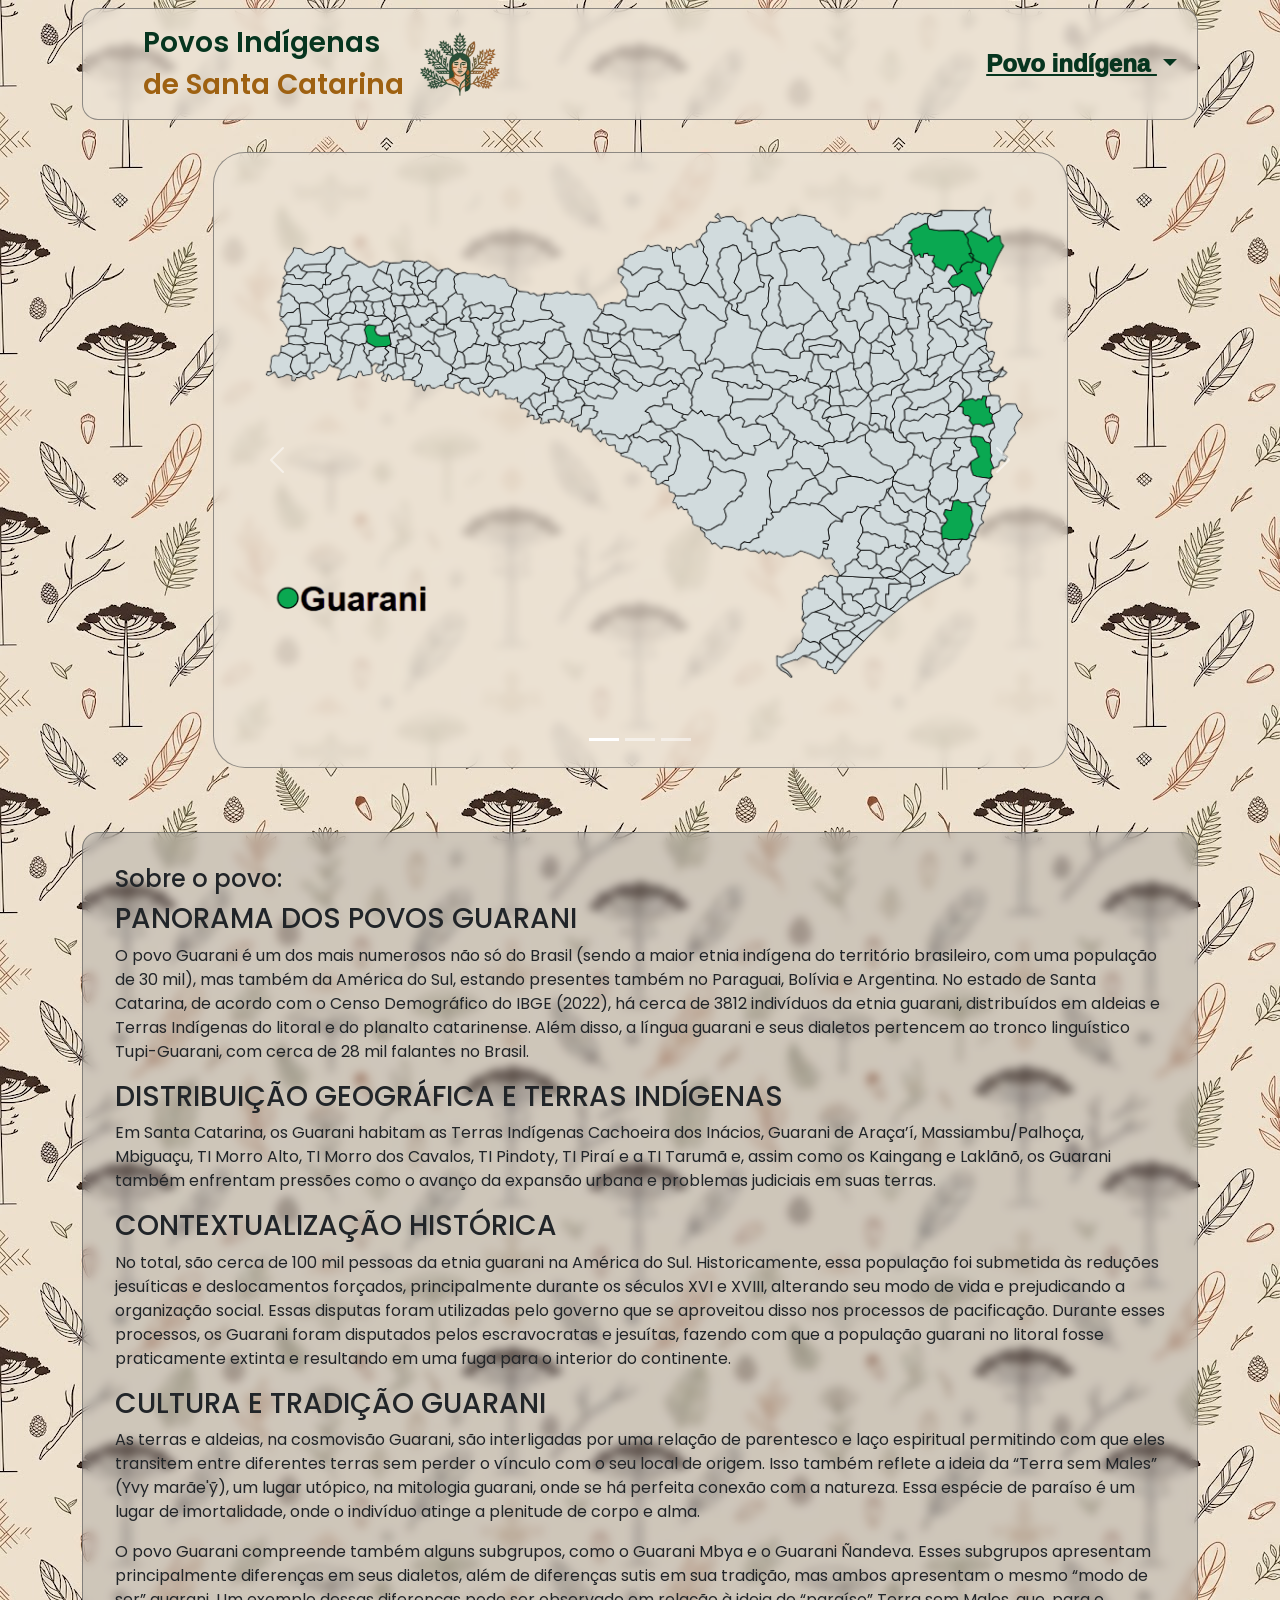
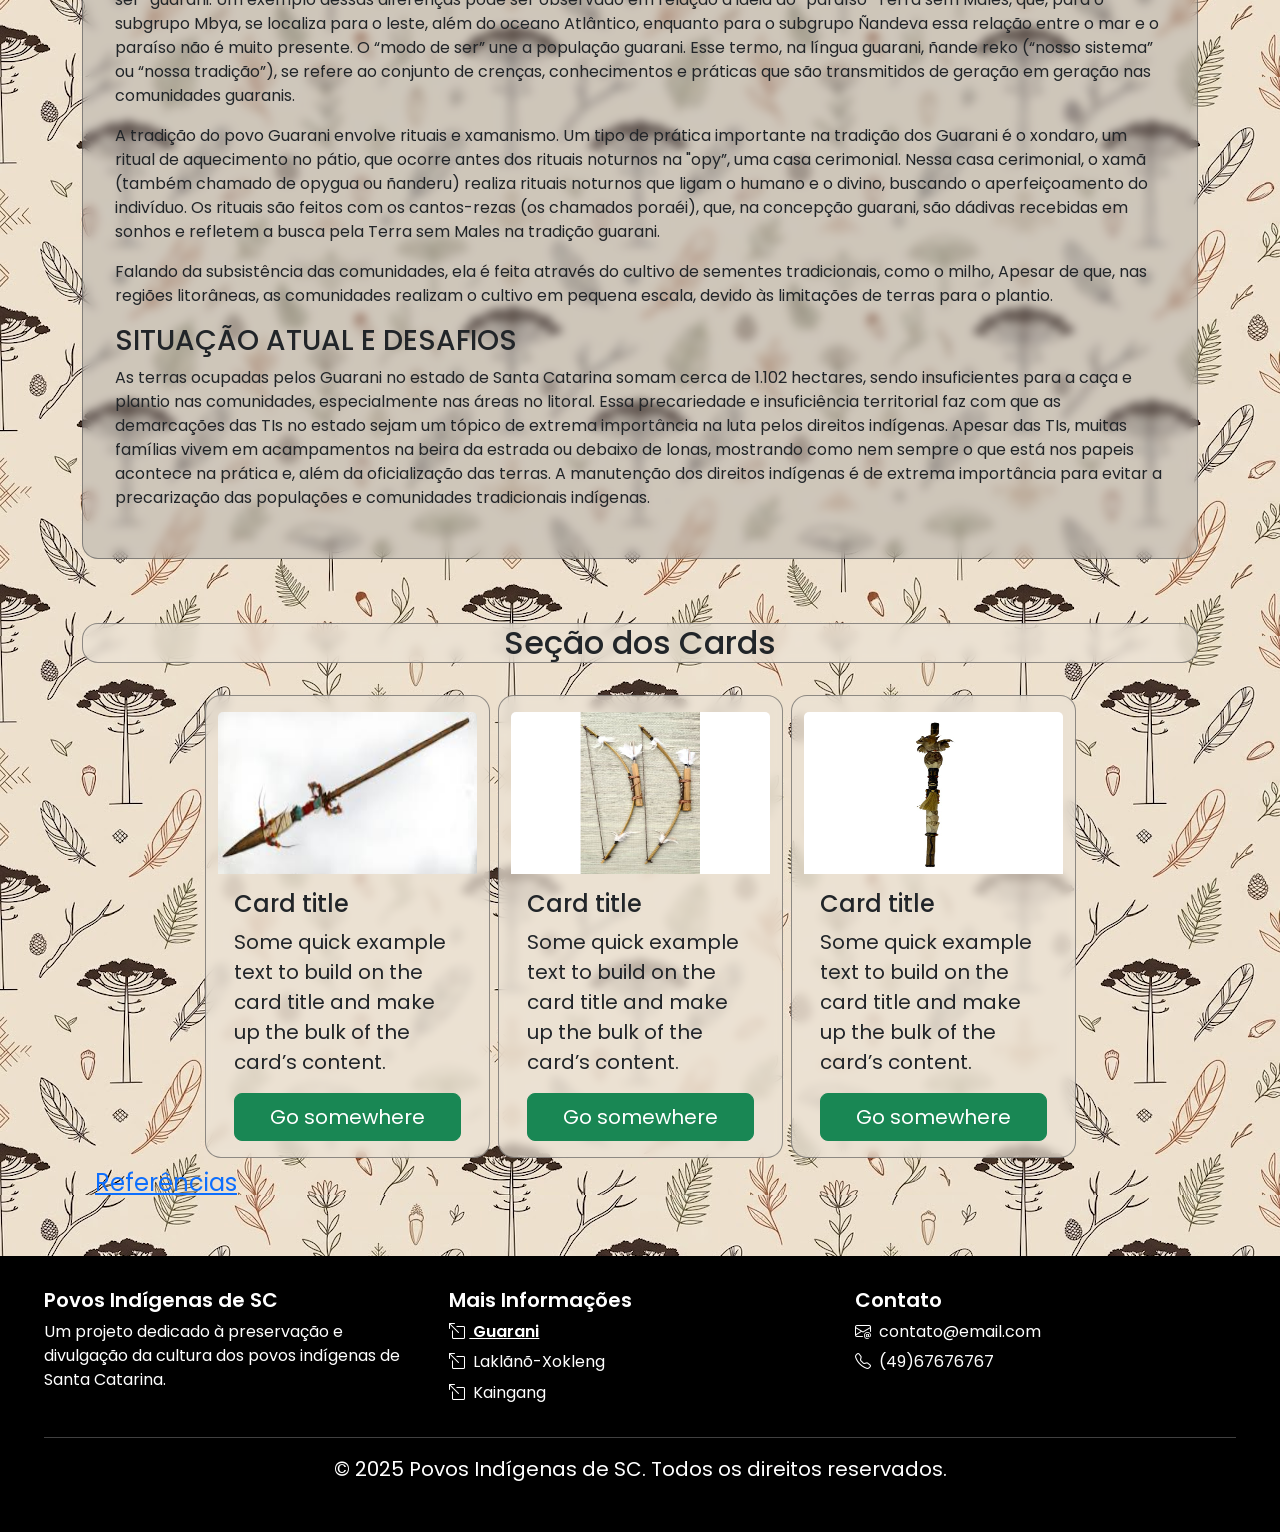
==== commit f0bc43b1: "Add files via upload" ====
--- a/guarani.html
+++ b/guarani.html
@@ -89,72 +89,82 @@
             </div>
             <div class="textinho">
 
-                <h2 class="fs-4">Sobre o povo</h2>
-                <p>4 PANORAMA DOS POVOS INDÍGENAS: GUARANI
-                    O povo Guarani é um dos mais numerosos não só do Brasil (sendo a maior etnia indígena do território
+                <h2 class="fs-4">Sobre o povo:</h2>
+                <h3>PANORAMA DOS POVOS GUARANI</h3>
+
+                <p>O povo Guarani é um dos mais numerosos não só do Brasil (sendo a maior etnia indígena do território
                     brasileiro, com uma população de 30 mil), mas também da América do Sul, estando presentes também no
-                    Paraguai, Bolívia e Argentina (Tommasino, 2001, p. 38). No estado de Santa Catarina, de acordo com o
+                    Paraguai, Bolívia e Argentina. No estado de Santa Catarina, de acordo com o
                     Censo Demográfico do IBGE (2022), há cerca de 3812 indivíduos da etnia guarani, distribuídos em
                     aldeias e Terras Indígenas do litoral e do planalto catarinense.
-                    Além disso, segundo Ricardo e Ricardo (2006, p. 61), a língua guarani e seus dialetos pertencem ao
-                    tronco linguístico Tupi-Guarani, com cerca de 28 mil falantes no Brasil.
-                    4.1 DISTRIBUIÇÃO GEOGRÁFICA E TERRAS INDÍGENAS: GUARANI
-                    Em Santa Catarina, os Guarani habitam as Terras Indígenas Cachoeira dos Inácios, Guarani de Araça’í,
+                    Além disso, a língua guarani e seus dialetos pertencem ao
+                    tronco linguístico Tupi-Guarani, com cerca de 28 mil falantes no Brasil.</p>
+
+                <h3>DISTRIBUIÇÃO GEOGRÁFICA E TERRAS INDÍGENAS</h3>
+
+                <p>Em Santa Catarina, os Guarani habitam as Terras Indígenas Cachoeira dos Inácios, Guarani de Araça’í,
                     Massiambu/Palhoça, Mbiguaçu, TI Morro Alto, TI Morro dos Cavalos, TI Pindoty, TI Piraí e a TI Tarumã
                     e, assim como os Kaingang e Laklãnõ, os Guarani também enfrentam pressões como o avanço da expansão
-                    urbana e problemas judiciais em suas terras (Ricardo; Ricardo, 2006, p. 710-716).
-                    4.2 CONTEXTUALIZAÇÃO HISTÓRICA: GUARANI
-                    No total, são cerca de 100 mil pessoas da etnia guarani na América do Sul. Historicamente, essa
+                    urbana e problemas judiciais em suas terras.</p>
+
+                <h3>CONTEXTUALIZAÇÃO HISTÓRICA</h3>
+
+                <p>No total, são cerca de 100 mil pessoas da etnia guarani na América do Sul. Historicamente, essa
                     população foi submetida às reduções jesuíticas e deslocamentos forçados, principalmente durante os
-                    séculos XVI e XVIII, alterando seu modo de vida e prejudicando a organização social (Tommasino,
-                    2001, p. 38). Tommasino (2001) também relata como os Guarani são inimigos históricos dos Kaingang e
-                    como essas disputas foram utilizadas pelo governo que se aproveitou disso nos processos de
+                    séculos XVI e XVIII, alterando seu modo de vida e prejudicando a organização social. Essas disputas
+                    foram utilizadas pelo governo que se aproveitou disso nos processos de
                     pacificação.
                     Durante esses processos, os Guarani foram disputados pelos escravocratas e jesuítas, fazendo com que
                     a população guarani no litoral fosse praticamente extinta e resultando em uma fuga para o interior
-                    do continente (Müller, 2019, p. 47).
-                    4.3 CULTURA E TRADIÇÃO: GUARANI
-                    As suas terras e aldeias, na cosmovisão Guarani, são interligadas por uma relação de parentesco e
+                    do continente.</p>
+
+                <h3>CULTURA E TRADIÇÃO GUARANI</h3>
+
+                <p>As terras e aldeias, na cosmovisão Guarani, são interligadas por uma relação de parentesco e
                     laço espiritual permitindo com que eles transitem entre diferentes terras sem perder o vínculo com o
                     seu local de origem. Isso também reflete a ideia da “Terra sem Males” (Yvy marãe'ỹ), um lugar
-                    utópico, na mitologia guarani, onde se há perfeita conexão com a natureza (Darella, 2004, p. 87-89).
+                    utópico, na mitologia guarani, onde se há perfeita conexão com a natureza.
                     Essa espécie de paraíso é um lugar de imortalidade, onde o indivíduo atinge a plenitude de corpo e
                     alma.
-                    O povo Guarani compreende também alguns subgrupos, como o Guarani Mbya e o Guarani Ñandeva (Ricardo;
-                    Ricardo, 2011). Esses subgrupos apresentam principalmente diferenças em seus dialetos, além de
-                    diferenças sutis em sua tradição, mas ambos apresentam o mesmo “modo de ser” guarani (Darella, 2004,
-                    p. 22). Um exemplo dessas diferenças pode ser observado em relação à ideia do “paraíso” Terra sem
+                <p>O povo Guarani compreende também alguns subgrupos, como o Guarani Mbya e o Guarani Ñandeva. Esses
+                    subgrupos apresentam principalmente diferenças em seus dialetos, além de
+                    diferenças sutis em sua tradição, mas ambos apresentam o mesmo “modo de ser” guarani. Um exemplo
+                    dessas diferenças pode ser observado em relação à ideia do “paraíso” Terra sem
                     Males, que, para o subgrupo Mbya, se localiza para o leste, além do oceano Atlântico, enquanto para
-                    o subgrupo Ñandeva essa relação entre o mar e o paraíso não é muito presente (Darella, 2004).
+                    o subgrupo Ñandeva essa relação entre o mar e o paraíso não é muito presente.
                     O “modo de ser” une a população guarani. Esse termo, na língua guarani, ñande reko (“nosso sistema”
                     ou “nossa tradição”), se refere ao conjunto de crenças, conhecimentos e práticas que são
-                    transmitidos de geração em geração nas comunidades guaranis (Darella, 2004, p. 27).
-                    A tradição do povo Guarani envolve rituais e xamanismo. Segundo Darella (2004, p. 88), um tipo de
+                    transmitidos de geração em geração nas comunidades guaranis.</p>
+
+                <p>A tradição do povo Guarani envolve rituais e xamanismo. Um tipo de
                     prática importante na tradição dos Guarani é o xondaro, um ritual de aquecimento no pátio, que
                     ocorre antes dos rituais noturnos na "opy”, uma casa cerimonial. Nessa casa cerimonial, o xamã
                     (também chamado de opygua ou ñanderu) realiza rituais noturnos que ligam o humano e o divino,
-                    buscando o aperfeiçoamento do indivíduo (Darella, 2005, p. 21, 87). Os rituais são feitos com os
+                    buscando o aperfeiçoamento do indivíduo. Os rituais são feitos com os
                     cantos-rezas (os chamados poraéi), que, na concepção guarani, são dádivas recebidas em sonhos e
-                    refletem a busca pela Terra sem Males na tradição guarani (Darella, 2005, p. 105).
+                    refletem a busca pela Terra sem Males na tradição guarani.
+                </p>
+                <p>
                     Falando da subsistência das comunidades, ela é feita através do cultivo de sementes tradicionais,
                     como o milho, Apesar de que, nas regiões litorâneas, as comunidades realizam o cultivo em pequena
-                    escala, devido às limitações de terras para o plantio (Darella, 2004, p. 97).
-                    4.4 SITUAÇÃO ATUAL E DESAFIOS: GUARANI
-                    As terras ocupadas pelos Guarani no estado de Santa Catarina somam cerca de 1.102 hectares, sendo
-                    insuficientes para a caça e plantio nas comunidades, especialmente nas áreas no litoral (Ricardo;
-                    Ricardo 2011, p. 720-721).
+                    escala, devido às limitações de terras para o plantio.</p>
+
+                <h3>SITUAÇÃO ATUAL E DESAFIOS</h3>
+
+                <p>As terras ocupadas pelos Guarani no estado de Santa Catarina somam cerca de 1.102 hectares, sendo
+                    insuficientes para a caça e plantio nas comunidades, especialmente nas áreas no litoral.
                     Essa precariedade e insuficiência territorial faz com que as demarcações das TIs no estado sejam um
                     tópico de extrema importância na luta pelos direitos indígenas. Apesar das TIs, muitas famílias
-                    vivem em acampamentos na beira da estrada ou debaixo de lonas (Ricardo Ricardo, 2011 ,p. 717),
-                    mostrando como nem sempre o que está nos papeis acontece na prática e, além da oficialização das
-                    terras, a manutenção dos direitos indígenas é de extrema importância para evitar a precarização das
+                    vivem em acampamentos na beira da estrada ou debaixo de lonas, mostrando como nem sempre o que está
+                    nos papeis acontece na prática e, além da oficialização das
+                    terras. A manutenção dos direitos indígenas é de extrema importância para evitar a precarização das
                     populações e comunidades tradicionais indígenas.
                 </p>
 
 
             </div>
         </main>
-        <sextion class="section-cards">
+        <section class="section-cards">
             <h2 class="fs-2">Seção dos Cards</h2>
             <div class="row container-cards gap-2 d-flex justify-content-center align-items-center">
 
@@ -195,7 +205,148 @@
                 </div>
 
             </div>
-        </sextion>
+        </section>
+
+        <section>
+    <button class="btn btn-link fs-4"
+            type="button"
+            data-bs-toggle="collapse"
+            data-bs-target="#ref"
+            aria-expanded="false"
+            aria-controls="ref">
+        Referências
+    </button>
+
+    <div class="collapse ref-collapse" id="ref">
+        <div class="ref w-100">
+
+            <h5>Artigo apresentado ao curso técnico de Informática do Instituto Federal de Santa Catarina, para
+                aprovação na UC Projeto Integrador em 2025. Orientador: Prof. Ricardo de Campos, Mestre em
+                Educação.</h5>
+
+           <p>
+            BEDIN, Jéssica; PADILHA, Renata Cardozo; LOPES, Thainá Castro Costa
+                Figueiredo. A VALORIZAÇÃO DA CULTURA INDÍGENA DE CHAPECÓ: RESUMO.
+                Revista ACB: Biblioteconomia em Santa Catarina, Florianópolis, ano 2019, v. 24, n.
+                2, 1 abr. 2019. Cultura Indígena, p. 315-320. Disponível em:
+                https://dialnet.unirioja.es/servlet/articulo?codigo=7389301. Acesso em: 20 out. 2025.</p>
+        
+                <p>CAMPOS, Ricardo de. O Povo Laklãnõ e os Outros. Ricardo de Campos / Namblá
+                Kagran. 1 ed. Canoinhas, SC: Ed. do Autor, 2021.</p>
+
+                <p>RICARDO, Beto; RICARDO, Fany (ed.). Povos Indígenas no Brasil 2001/2005. 1.
+                ed. São Paulo: Instituto Socioambiental, 2006. 881 p. v. 1. Disponível em:
+                https://books.google.com.br/books?hl=pt-BR&lr=&id=gL9OBAAAQBAJ&oi=fnd&pg=P
+                A22&dq=santa+catarina+povos+ind%C3%ADgenas&ots=y5_NgDaCuX&sig=mU3sy
+                3EU1AKGpnx_y8UuqGjC_AQ#v=onepage&q=santa%20catarina%20povos%20ind%
+                C3%ADgenas&f=true. Acesso em: 20 out. 2025.</p>
+
+                <p>HARTMANN, Analúcia. A questão indígena em Santa Catarina (Florianópolis).
+                Procuradoria da República em Santa Catarina, Florianópolis, ano 2005, p. 1-1, 23
+                set. 2005. Disponível em:
+                https://www.mpf.mp.br/sc/sala-de-imprensa/noticias-sc/2005/201101121627190200-a
+                -questao-indigena-em-santa-catarina-florianopolis. Acesso em: 20 out. 2025.</p>
+
+                <p>BASTOS, Ângela. Vozes Pela Terra: a luta indígena pelas reservas em Santa
+                Catarina. Clic RBS, Florianópolis, p. 1-1, 1 jan. 2013. Disponível em:
+                https://www.clicrbs.com.br/sites/swf/dc_terras_indigenas_25/index.html. Acesso em:
+                20 out. 2025.</p>
+
+                <p>RICARDO, Beto; RICARDO, Fany (ed.). Povos Indígenas no Brasil 2006/2010. 1.
+                ed. rev. São Paulo: Instituto Socioambiental, 2011. 764 p. Disponível em:
+                https://books.google.com.br/books?hl=pt-BR&lr=&id=XXaFH9Y_z0sC&oi=fnd&pg=P
+                A9&dq=santa+catarina+povos+indígenas&ots=1APAnpVVEY&sig=ZGPiZif8AJ86j_Uf
+                tlGwtM9RnZQ#v=onepage&q&f=true. Acesso em: 20 out. 2025.</p>
+
+                <p>TOMMASINO, Kimiye. Os povos indígenas no sul do Brasil e suas relações
+                interétnicas. Cadernos CERU, São Paulo, ano 2002, v. 13, n. 2, 1 jan. 2001.
+                Indígenas no sul, p. 37-46. DOI 10.11606/issn.2595-2536.v13i0p37-46. Disponível
+                em: https://revistas.usp.br/ceru/article/view/75277. Acesso em: 20 out. 2025.</p>
+
+                <p>SELAU, Maurício da Silva. A ocupação do território Xokleng pelos imigrantes
+                italianos no sul catarinense (1875-1925): resistência e extermínio. Orientador:
+                Eunice Sueli Nodari. 2006. 163 p. Dissertação (Mestrado em História Cultural) -
+                Universidade Federal de Santa Catarina, Florianópolis, 2006. Disponível em:
+                https://repositorio.ufsc.br/xmlui/handle/123456789/88727. Acesso em: 22 out. 2025.</p>
+
+                <p>D‘ANGELIS, Wilmar R. Frentes de expansão e povos indígenas em Santa
+                Catarina. Fronteiras: Revista Catarinense de História, Chapecó, ano 2017, n. 28, p.
+                34-59, 1 dez. 2017. DOI https://doi.org/10.36661/2238-9717.2016n28.8016.
+                Disponível em: https://periodicos.uffs.edu.br/index.php/FRCH/article/view/8016.
+                Acesso em: 22 out. 2025.</p>
+
+                <p>MINISTÉRIO DOS POVOS INDÍGENAS (Brasil). Assessoria de Comunicação /
+                Funai. Dados do Censo 2022 revelam que o Brasil tem 1,7 milhão de indígenas.
+                Fundação Nacional dos Povos Indígenas, Brasil, ano 2023, 7 ago. 2023. Assistência
+                Social, p. 1-1. Disponível em:
+                https://www.gov.br/funai/pt-br/assuntos/noticias/2023/dados-do-censo-2022-revelam
+                que-o-brasil-tem-1-7-milhao-de-indigenas#:~:text=O%20levantamento%20aponta%2
+                0que%20a,83%25%20do%20total%20de%20habitantes. Acesso em: 22 out. 2025.</p>
+
+                <p>MINISTÉRIO DO PLANEJAMENTO E ORÇAMENTO (Brasil). Instituto Brasileiro de
+                Geografia e Estatística. Terras indígenas. In: MINISTÉRIO DO PLANEJAMENTO E
+                ORÇAMENTO (Brasil). Instituto Brasileiro de Geografia e Estatística. Brasil: 500
+                anos de povoamento. Rio de Janeiro: IBGE, 1 jan. 2000. Disponível em:
+                https://brasil500anos.ibge.gov.br/territorio-brasileiro-e-povoamento/historia-indigena/t
+                erras-indigenas.html. Acesso em: 22 out. 2025.</p>
+
+                <p>DARELLA, Maria Dorothea Post Darella. ORE ROIPOTA YVY PORÃ “NÓS
+                QUEREMOS TERRA BOA”: TERRITORIALIZAÇÃO GUARANI NO LITORAL DE
+                SANTA CATARINA – BRASIL. Orientador: RINALDO SÉRGIO VIEIRA ARRUDA.
+                2004. 435 p. Tese (DOUTORADO EM CIÊNCIAS SOCIAIS) - PONTIFÍCIA
+                UNIVERSIDADE CATÓLICA DE SÃO PAULO, São Paulo, 2004. Disponível em:
+                https://leiaufsc.wordpress.com/wp-content/uploads/2015/08/tese-maria-dorothea-post
+                -darella-2004.pdf. Acesso em: 30 out. 2025.</p>
+
+                <p>MÜLLER, Isabela da Silva. Arqueologia guarani no litoral central de Santa
+                Catarina. Orientador: Ximena Suarez Villagran. 2019. 402 p. Dissertação (Mestrado
+                em Arqueologia) - Museu de Arqueologia e Etnologia, Universidade de São Paulo,
+                São Paulo, 2019. DOI https://doi.org/10.11606/D.71.2019.tde-22072019-124139.
+                Disponível em:
+                https://www.teses.usp.br/teses/disponiveis/71/71131/tde-22072019-124139/en.php.
+                Acesso em: 30 out. 2025.</p>
+
+                <p>FILHO, Alberto Capucci. A questão indígena em Santa Catarina. In: ENCONTROS
+                Teológicos. Florianópolis: [s. n.], 2001. Disponível em:
+                https://facasc.emnuvens.com.br/ret/article/download/1052/705. Acesso em: 30 out.
+                2025.</p>
+
+                <p>PERES , JACKSON ALEXSANDRO. Entre as matas de araucárias: cultura e
+                história Xokleng em Santa Catarina (1850-1914). Orientador: Eunice Sueli Nodari.
+                2009. 160 p. Dissertação (Mestrado em História Cultural) - Centro de Filosofia e
+                Ciências Humanas, Universidade Federal de Santa Catarina, Florianópolis, 2009.
+                Disponível em: https://repositorio.ufsc.br/xmlui/handle/123456789/92792. Acesso
+                em: 30 out. 2025.</p>
+
+                <p>MACHADO, Juliana Salles. Arqueologias Indígenas, os Laklãnõ Xokleng e os
+                objetos do pensar. Revista de Arqueologia, Florianópolis, ano 2017, v. 30, n. 1, p.
+                90-119, 30 jun. 2017. DOI https://doi.org/10.24885/sab.v30i1.504. Disponível em:
+                https://revista.sabnet.org/ojs/index.php/sab/article/view/504. Acesso em: 30 out.
+                2025.</p>
+
+                <p>VEIGA, Juracilda. Cosmologia e praticas rituais Kaingang. Orientador: Vanessa
+                Lea,. 2000. 367 p. Tese (Doutorado em Antropologia Social) - Instituto de Filosofia e
+                Ciências Humanas, Universidade Estadual de Campinas, Campinas, 2000. DOI
+                https://doi.org/10.47749/T/UNICAMP.2000.433812. Disponível em:
+                https://repositorio.unicamp.br/acervo/detalhe/433812. Acesso em: 30 out. 2025.</p>
+
+                
+                <p>D’ANGELIS, Wilmar R.; SANTOS, Juracilda. Habitação e acampamentos
+                Kaingang hoje e no passado. Cadernos do CEOM, Chapecó, ano 2014, v. 17, n.
+                18, 30 jul. 2014. Arqueologia e populações indígenas, p. 214-242. DOI
+                https://doi.org/10.47749/T/UNICAMP.2000.433812. Disponível em:
+                https://repositorio.unicamp.br/acervo/detalhe/433812. Acesso em: 30 out. 2025.</p>
+
+                <p>SILVA, Lucas Alves. A história Kaingáng através do ritual do Kiki. Santa Catarina
+                em História, Florianópolis, ano 2012, v. 5, n. 1, 2 jul. 2012. Culturas, tradições e
+                etnicidades, p. 12-23. Disponível em:
+                https://ojs.sites.ufsc.br/index.php/sceh/article/view/144. Acesso em: 30 out. 2025.
+           </p>
+        
+        </div>
+    </div>
+</section>
+
 
     </div>
     <footer class="mt-5">
--- a/css/guarani.css
+++ b/css/guarani.css
@@ -101,6 +101,7 @@
     border: 0.1rem solid rgba(82, 82, 82, 0.616) !important;
     border-radius: 2rem;
     margin: 0 auto;
+    width: 75%;
 }
 
 .carousel-item img {
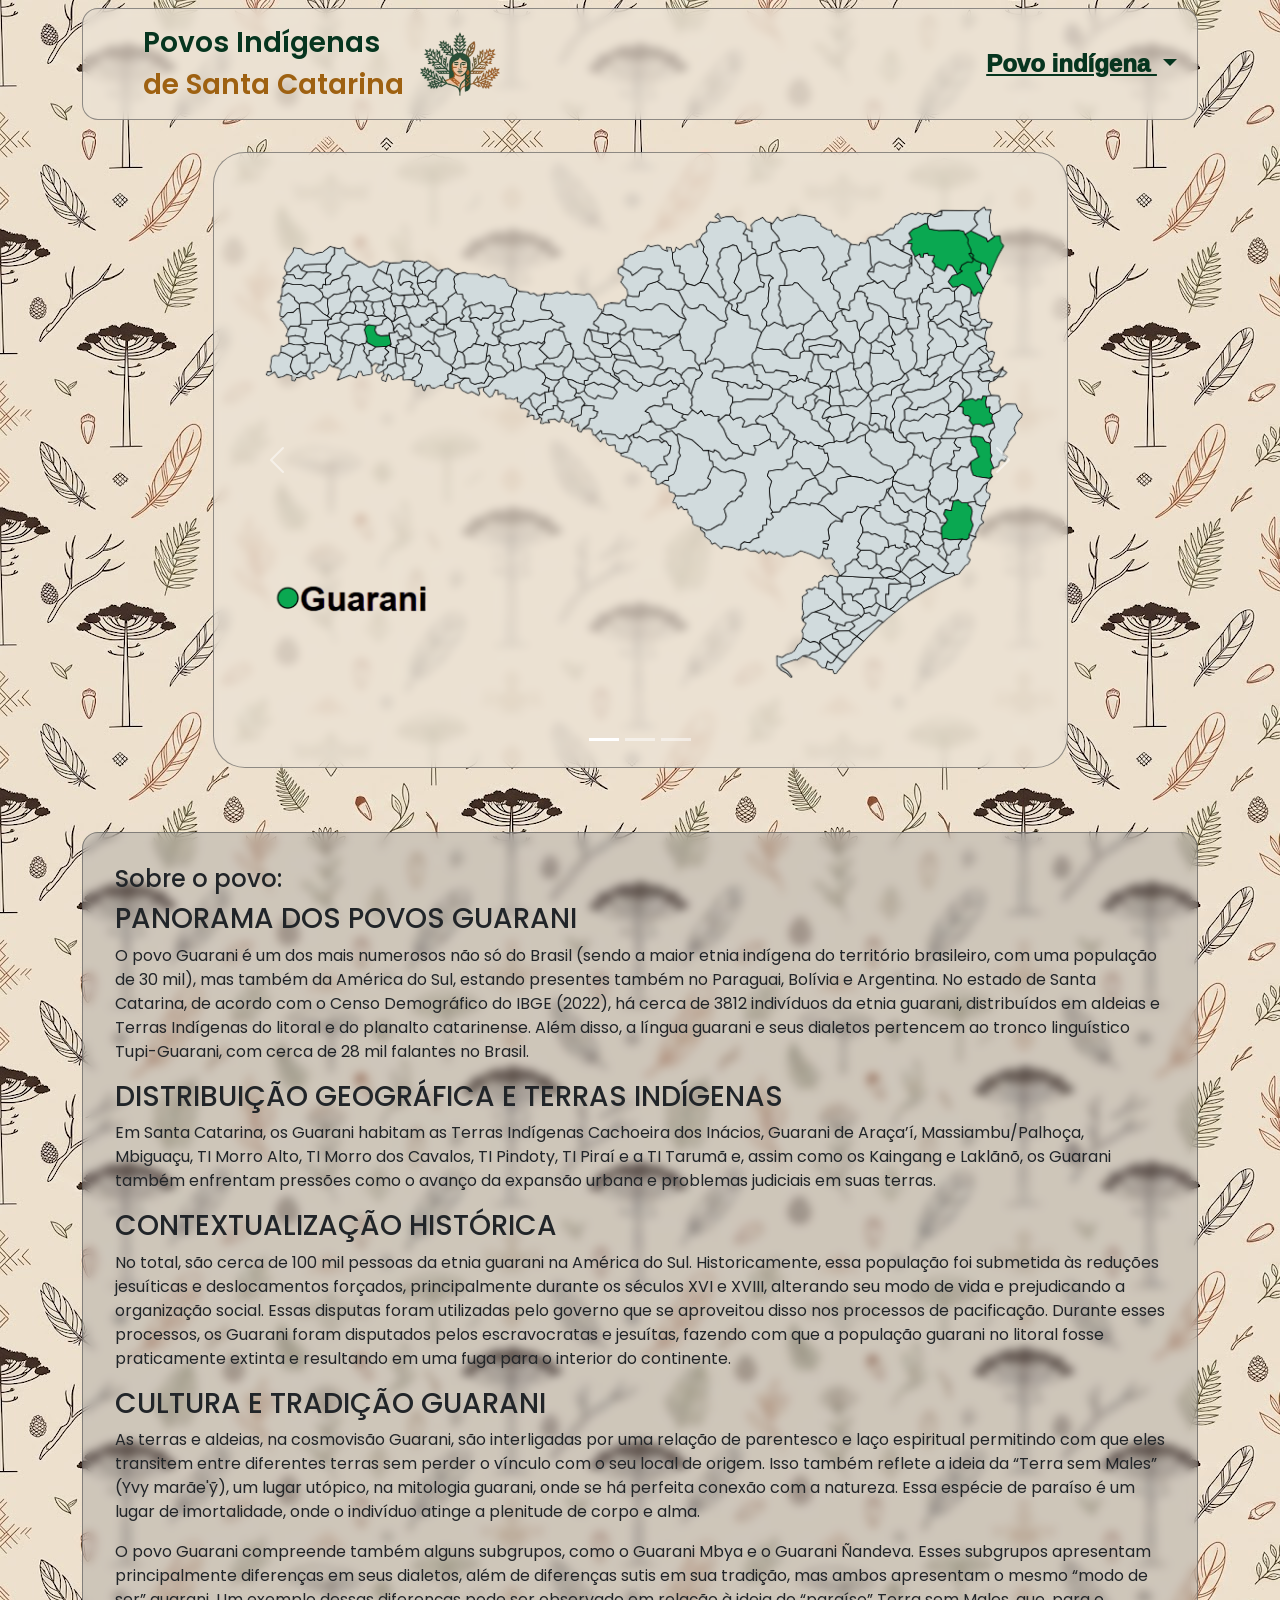
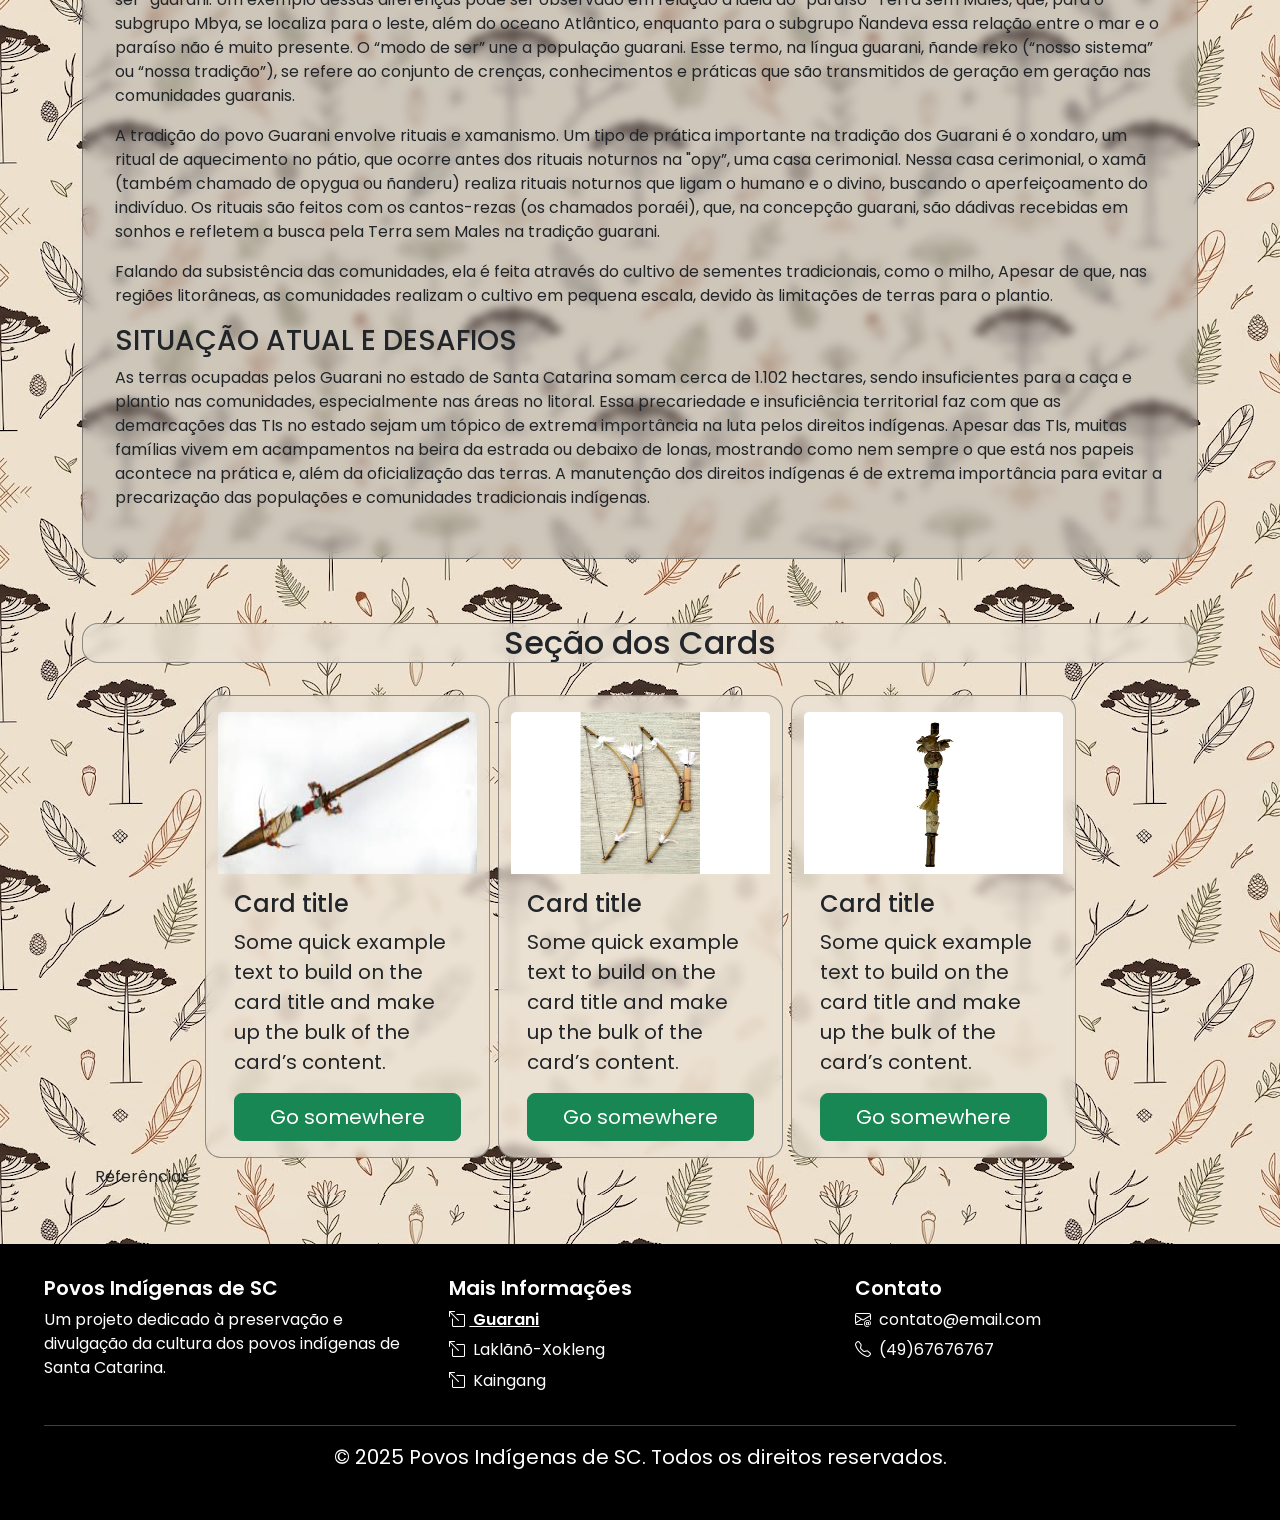
==== commit 7cff69de: "Add files via upload" ====
--- a/guarani.html
+++ b/guarani.html
@@ -207,24 +207,34 @@
             </div>
         </section>
 
-        <section>
-    <button class="btn btn-link fs-4"
-            type="button"
-            data-bs-toggle="collapse"
-            data-bs-target="#ref"
-            aria-expanded="false"
-            aria-controls="ref">
-        Referências
+        <section class="references-section">
+
+    <button
+        class="btn ref-toggle collapsed"
+        type="button"
+        data-bs-toggle="collapse"
+        data-bs-target="#ref"
+        aria-expanded="false"
+        aria-controls="ref">
+
+        <span>Referências</span>
+
+        <span class="ref-chevron" aria-hidden="true"></span>
+
     </button>
 
     <div class="collapse ref-collapse" id="ref">
+
         <div class="ref w-100">
 
-            <h5>Artigo apresentado ao curso técnico de Informática do Instituto Federal de Santa Catarina, para
-                aprovação na UC Projeto Integrador em 2025. Orientador: Prof. Ricardo de Campos, Mestre em
-                Educação.</h5>
-
-           <p>
+            <h5>
+                Artigo apresentado ao curso técnico de Informática do
+                Instituto Federal de Santa Catarina, para aprovação na UC
+                Projeto Integrador em 2025. Orientador: Prof. Ricardo de
+                Campos, Mestre em Educação.
+            </h5>
+
+              <p>
             BEDIN, Jéssica; PADILHA, Renata Cardozo; LOPES, Thainá Castro Costa
                 Figueiredo. A VALORIZAÇÃO DA CULTURA INDÍGENA DE CHAPECÓ: RESUMO.
                 Revista ACB: Biblioteconomia em Santa Catarina, Florianópolis, ano 2019, v. 24, n.
@@ -342,9 +352,11 @@
                 etnicidades, p. 12-23. Disponível em:
                 https://ojs.sites.ufsc.br/index.php/sceh/article/view/144. Acesso em: 30 out. 2025.
            </p>
-        
+
         </div>
+
     </div>
+
 </section>
 
 
